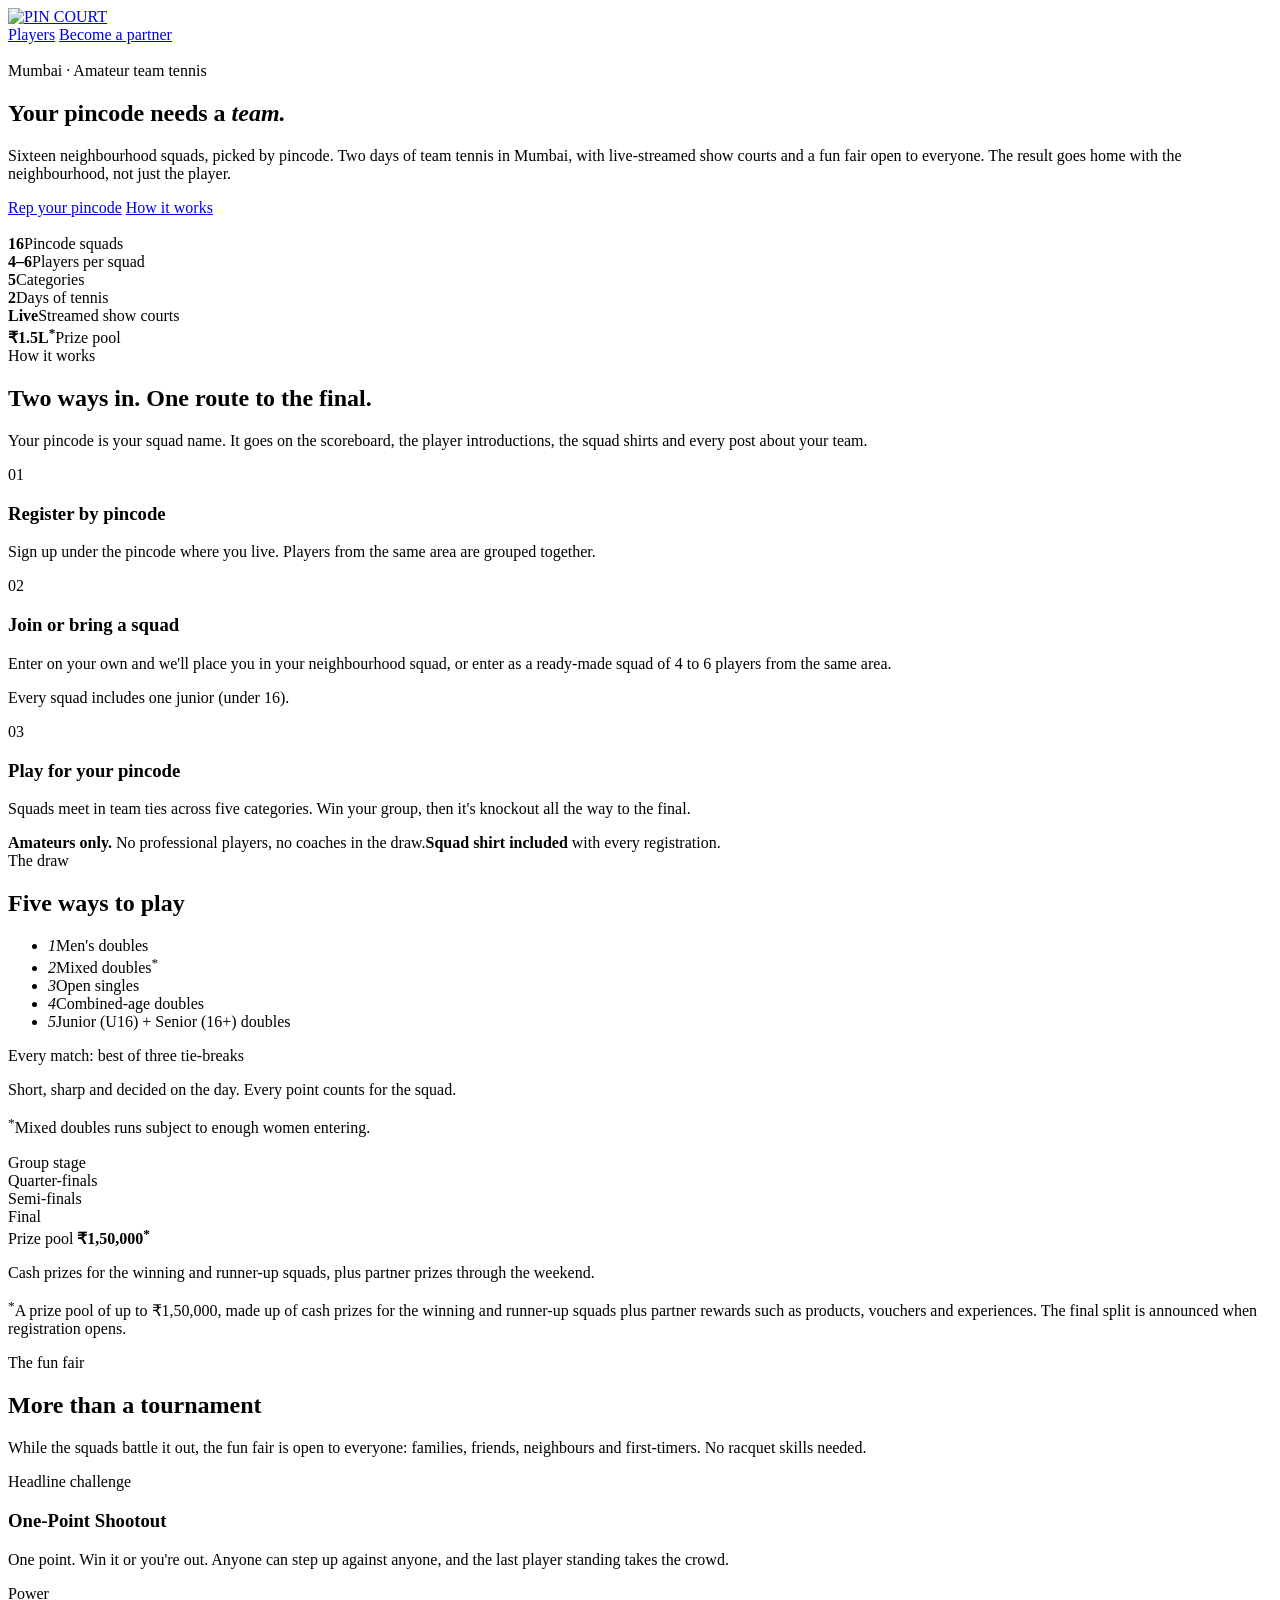
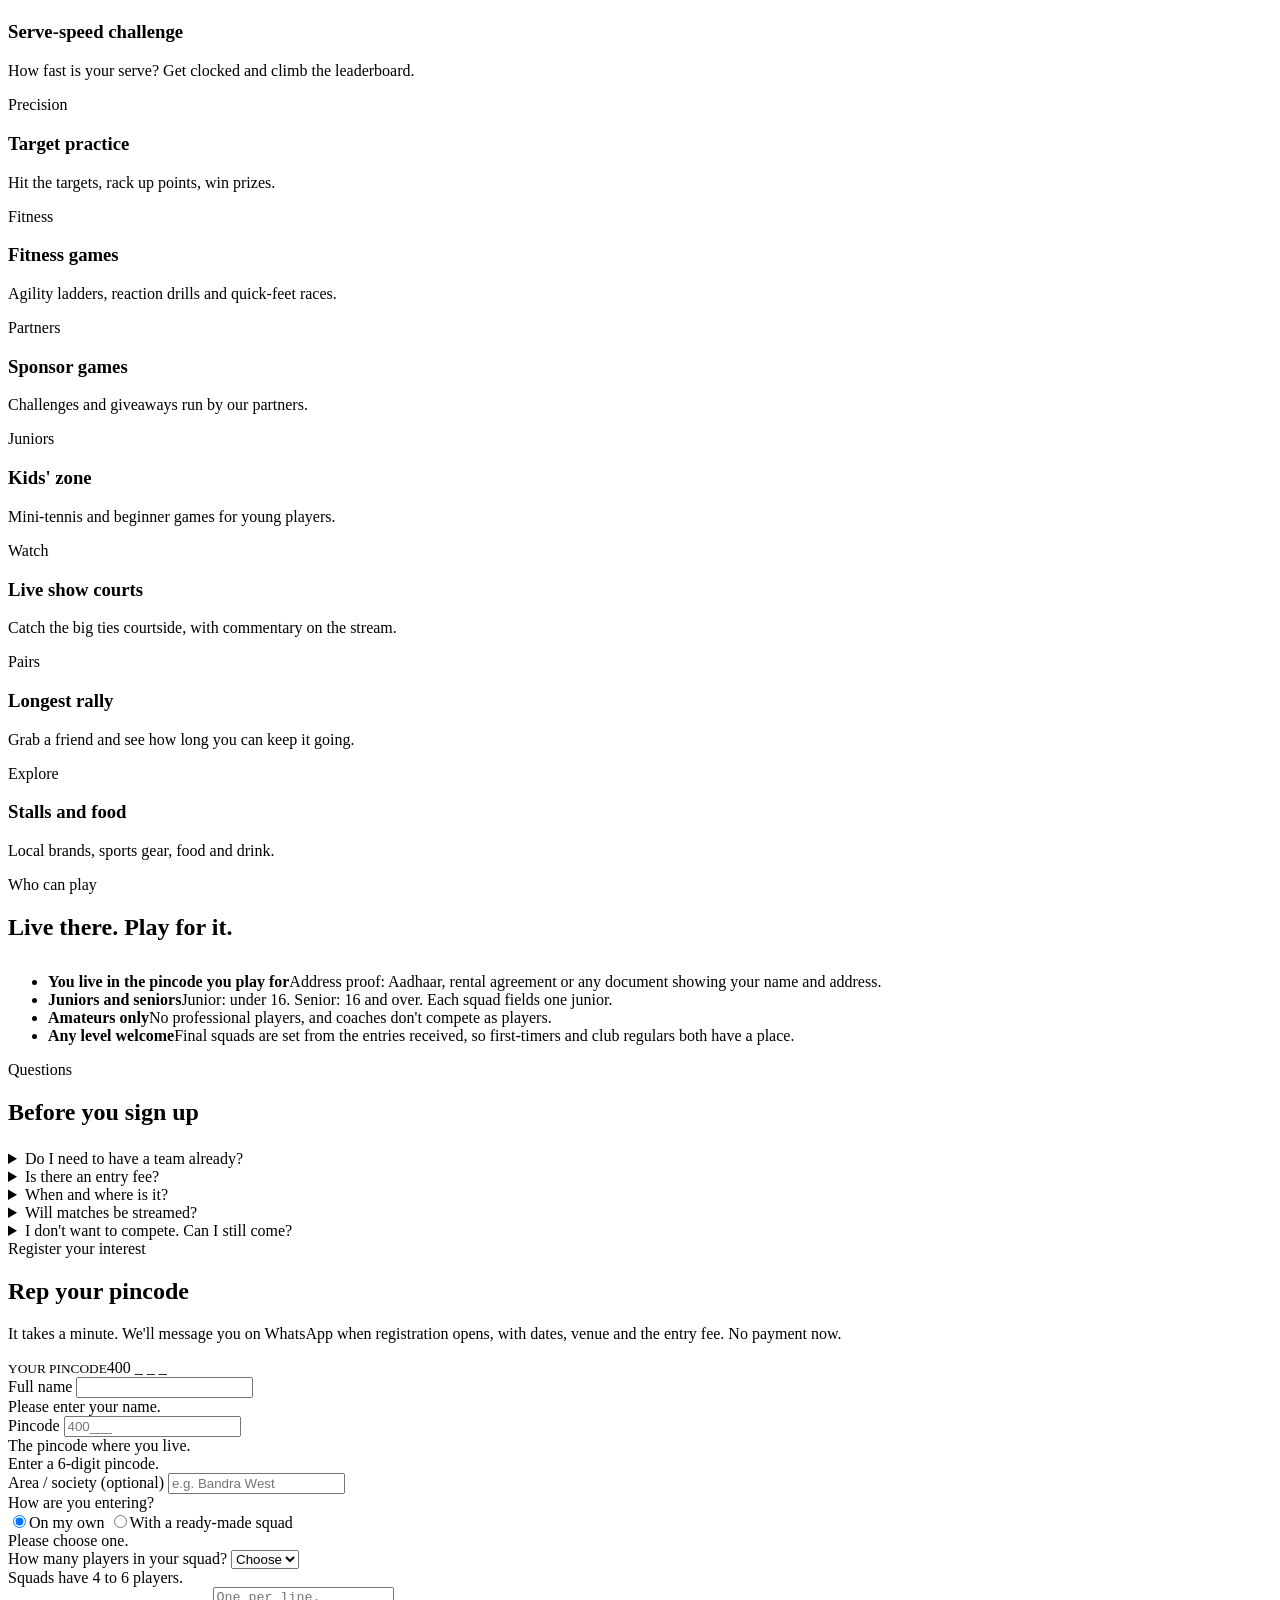
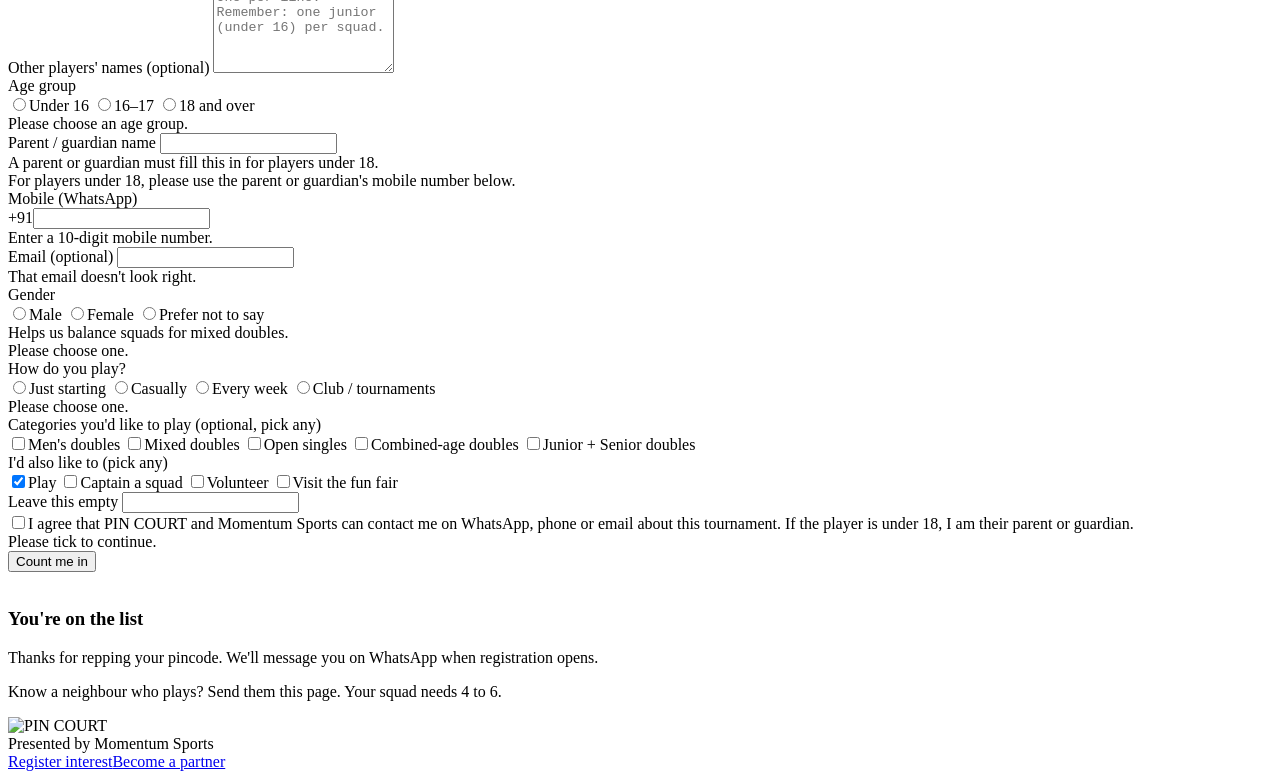
==== index.html @ 52265fb7 "Add PIN COURT website pages" ====
<!doctype html>
<html lang="en-GB">
<head>
  <meta charset="utf-8">
  <meta name="viewport" content="width=device-width, initial-scale=1">
  <title>PIN COURT · Divided by pincode. United by tennis.</title>
  <meta name="description" content="PIN COURT is Mumbai's neighbourhood team-tennis tournament: 16 pincode squads, five categories, live-streamed show courts, a fun fair and a ₹1.5 lakh prize pool. Register your interest.">
  <meta name="theme-color" content="#103F2E">
  <meta property="og:type" content="website">
  <meta property="og:title" content="PIN COURT · Your pincode needs a team">
  <meta property="og:description" content="Mumbai's neighbourhood team-tennis tournament. 16 squads, live-streamed show courts, a fun fair for everyone and a ₹1.5 lakh prize pool. Register your interest.">
  <meta property="og:image" content="assets/og-image.jpg">
  <meta name="twitter:card" content="summary_large_image">
  <link rel="icon" type="image/png" href="assets/favicon.png">
  <link rel="apple-touch-icon" href="assets/apple-touch-icon.png">
  <link rel="preload" href="assets/fonts/archivo-latin-900-normal.woff2" as="font" type="font/woff2" crossorigin>
  <link rel="stylesheet" href="assets/styles.css">
</head>
<body>

<svg width="0" height="0" style="position:absolute" aria-hidden="true">
  <symbol id="court" viewBox="-4 -4 117.7 245.7">
    <g fill="none" stroke="currentColor" stroke-width="1.6">
      <rect x="0" y="0" width="109.7" height="237.7"/>
      <line x1="13.7" y1="0" x2="13.7" y2="237.7"/><line x1="96" y1="0" x2="96" y2="237.7"/>
      <line x1="13.7" y1="54.85" x2="96" y2="54.85"/><line x1="13.7" y1="182.85" x2="96" y2="182.85"/>
      <line x1="54.85" y1="54.85" x2="54.85" y2="182.85"/>
      <line x1="54.85" y1="0" x2="54.85" y2="3"/><line x1="54.85" y1="234.7" x2="54.85" y2="237.7"/>
      <line x1="-4" y1="118.85" x2="113.7" y2="118.85" stroke-width="2.4"/>
    </g>
  </symbol>
</svg>

<header class="site-header">
  <div class="wrap">
    <a class="brand" href="index.html" aria-label="PIN COURT home"><img src="assets/lockup-reversed.svg" alt="PIN COURT"></a>
    <nav class="nav" aria-label="Main">
      <a href="index.html" aria-current="page">Players</a>
      <a href="partners.html">Become a partner</a>
    </nav>
  </div>
</header>

<section class="hero">
  <img class="court" src="assets/court.svg" alt="" aria-hidden="true">
  <div class="wrap hero-inner">
    <div>
      <span class="eyebrow">Mumbai · Amateur team tennis</span>
      <h1>Your pincode needs a <em>team.</em></h1>
      <p class="lede">Sixteen neighbourhood squads, picked by pincode. Two days of team tennis in Mumbai, with live-streamed show courts and a fun fair open to everyone. The result goes home with the neighbourhood, not just the player.</p>
      <div class="hero-actions">
        <a class="btn btn-lime" href="#join">Rep your pincode</a>
        <a class="btn btn-ghost" href="#format">How it works</a>
      </div>
    </div>
    <div class="hero-mark"><img src="assets/icon-reversed.svg" alt=""></div>
  </div>
</section>

<div class="band" aria-label="PIN COURT at a glance">
  <div class="wrap band-grid">
    <div class="band-item"><b>16</b><span>Pincode squads</span></div>
    <div class="band-item"><b>4–6</b><span>Players per squad</span></div>
    <div class="band-item"><b>5</b><span>Categories</span></div>
    <div class="band-item"><b>2</b><span>Days of tennis</span></div>
    <div class="band-item"><b>Live</b><span>Streamed show courts</span></div>
    <div class="band-item"><b>₹1.5L<sup>*</sup></b><span>Prize pool</span></div>
  </div>
</div>

<section class="section" id="format">
  <div class="wrap">
    <span class="eyebrow">How it works</span>
    <h2>Two ways in. One route to the final.</h2>
    <p class="intro">Your pincode is your squad name. It goes on the scoreboard, the player introductions, the squad shirts and every post about your team.</p>
    <div class="section-body steps">
      <div class="step">
        <span class="num">01</span>
        <h3>Register by pincode</h3>
        <p>Sign up under the pincode where you live. Players from the same area are grouped together.</p>
      </div>
      <div class="step">
        <span class="num">02</span>
        <h3>Join or bring a squad</h3>
        <p>Enter on your own and we'll place you in your neighbourhood squad, or enter as a ready-made squad of 4 to 6 players from the same area.</p>
        <p>Every squad includes one junior (under 16).</p>
      </div>
      <div class="step">
        <span class="num">03</span>
        <h3>Play for your pincode</h3>
        <p>Squads meet in team ties across five categories. Win your group, then it's knockout all the way to the final.</p>
      </div>
    </div>
    <div class="callout"><span><b>Amateurs only.</b> No professional players, no coaches in the draw.</span><span><b>Squad shirt included</b> with every registration.</span></div>
  </div>
</section>

<section class="section dark">
  <div class="wrap">
    <span class="eyebrow">The draw</span>
    <h2>Five ways to play</h2>
    <div class="section-body format">
      <div>
        <ul class="cats">
          <li><i>1</i>Men's doubles</li>
          <li><i>2</i>Mixed doubles<sup>*</sup></li>
          <li><i>3</i>Open singles</li>
          <li><i>4</i>Combined-age doubles</li>
          <li><i>5</i>Junior (U16) + Senior (16+) doubles</li>
        </ul>
        <p class="rule">Every match: best of three tie-breaks</p>
        <p class="muted" style="margin:8px 0 0">Short, sharp and decided on the day. Every point counts for the squad.</p>
        <p class="footnote"><sup>*</sup>Mixed doubles runs subject to enough women entering.</p>
      </div>
      <div>
        <div class="bracket" aria-label="Tournament path">
          <div class="stage">Group stage</div><div class="link"></div>
          <div class="stage">Quarter-finals</div><div class="link"></div>
          <div class="stage">Semi-finals</div><div class="link"></div>
          <div class="stage final">Final</div>
        </div>
        <div class="pool">
          <span>Prize pool</span>
          <b>₹1,50,000<sup>*</sup></b>
          <p>Cash prizes for the winning and runner-up squads, plus partner prizes through the weekend.</p>
        </div>
        <p class="footnote"><sup>*</sup>A prize pool of up to ₹1,50,000, made up of cash prizes for the winning and runner-up squads plus partner rewards such as products, vouchers and experiences. The final split is announced when registration opens.</p>
      </div>
    </div>
  </div>
</section>

<section class="section lime" id="fun-fair">
  <div class="wrap">
    <span class="eyebrow">The fun fair</span>
    <h2>More than a tournament</h2>
    <p class="intro">While the squads battle it out, the fun fair is open to everyone: families, friends, neighbours and first-timers. No racquet skills needed.</p>
    <div class="section-body fair-grid">
      <div class="fair-card big"><span class="tag">Headline challenge</span><h3>One-Point Shootout</h3><p>One point. Win it or you're out. Anyone can step up against anyone, and the last player standing takes the crowd.</p></div>
      <div class="fair-card"><span class="tag">Power</span><h3>Serve-speed challenge</h3><p>How fast is your serve? Get clocked and climb the leaderboard.</p></div>
      <div class="fair-card"><span class="tag">Precision</span><h3>Target practice</h3><p>Hit the targets, rack up points, win prizes.</p></div>
      <div class="fair-card"><span class="tag">Fitness</span><h3>Fitness games</h3><p>Agility ladders, reaction drills and quick-feet races.</p></div>
      <div class="fair-card"><span class="tag">Partners</span><h3>Sponsor games</h3><p>Challenges and giveaways run by our partners.</p></div>
      <div class="fair-card"><span class="tag">Juniors</span><h3>Kids' zone</h3><p>Mini-tennis and beginner games for young players.</p></div>
      <div class="fair-card"><span class="tag">Watch</span><h3><span class="live-dot"></span>Live show courts</h3><p>Catch the big ties courtside, with commentary on the stream.</p></div>
      <div class="fair-card"><span class="tag">Pairs</span><h3>Longest rally</h3><p>Grab a friend and see how long you can keep it going.</p></div>
      <div class="fair-card"><span class="tag">Explore</span><h3>Stalls and food</h3><p>Local brands, sports gear, food and drink.</p></div>
    </div>
  </div>
</section>

<section class="section paper">
  <div class="wrap split">
    <div>
      <span class="eyebrow">Who can play</span>
      <h2>Live there. Play for it.</h2>
      <ul class="checks section-body" style="margin-top:32px">
        <li><div><b>You live in the pincode you play for</b><span>Address proof: Aadhaar, rental agreement or any document showing your name and address.</span></div></li>
        <li><div><b>Juniors and seniors</b><span>Junior: under 16. Senior: 16 and over. Each squad fields one junior.</span></div></li>
        <li><div><b>Amateurs only</b><span>No professional players, and coaches don't compete as players.</span></div></li>
        <li><div><b>Any level welcome</b><span>Final squads are set from the entries received, so first-timers and club regulars both have a place.</span></div></li>
      </ul>
    </div>
    <div class="faq">
      <span class="eyebrow">Questions</span>
      <h2 style="margin-bottom:24px">Before you sign up</h2>
      <details><summary>Do I need to have a team already?</summary><p>No. Most players enter on their own and we build squads by pincode. If you already have 4 to 6 players from the same area, you can enter together.</p></details>
      <details><summary>Is there an entry fee?</summary><p>Yes. The fee is announced when registration opens, and it includes your squad playing shirt. Registering interest now is free.</p></details>
      <details><summary>When and where is it?</summary><p>A two-day weekend in Mumbai. Dates and venue go out first to everyone who registers interest.</p></details>
      <details><summary>Will matches be streamed?</summary><p>Yes. The show courts are streamed live with commentary, including the semi-finals and the final.</p></details>
      <details><summary>I don't want to compete. Can I still come?</summary><p>Yes. The fun fair is open to everyone all day: the One-Point Shootout, serve-speed and target challenges, fitness games, a kids' zone and stalls. Tick "Visit the fun fair" in the form.</p></details>
    </div>
  </div>
</section>

<section class="form-section" id="join">
  <div class="wrap form-layout">
    <div class="form-intro">
      <span class="eyebrow">Register your interest</span>
      <h2>Rep your pincode</h2>
      <p>It takes a minute. We'll message you on WhatsApp when registration opens, with dates, venue and the entry fee. No payment now.</p>
      <div class="pin-card" aria-hidden="true"><small>YOUR PINCODE</small>400 _ _ _</div>
    </div>

    <div class="card">
      <form id="player-form" data-type="player" novalidate>
        <div class="field">
          <label for="p-name">Full name</label>
          <input id="p-name" name="name" type="text" autocomplete="name" required maxlength="80">
          <div class="err">Please enter your name.</div>
        </div>

        <div class="row">
          <div class="field">
            <label for="p-pin">Pincode</label>
            <input id="p-pin" name="pincode" class="pin-input" type="text" inputmode="numeric" autocomplete="postal-code" placeholder="400___" required maxlength="6" pattern="[1-9][0-9]{5}">
            <div class="hint" id="pin-hint">The pincode where you live.</div>
            <div class="err">Enter a 6-digit pincode.</div>
          </div>
          <div class="field">
            <label for="p-area">Area / society <span class="opt">(optional)</span></label>
            <input id="p-area" name="area" type="text" maxlength="80" placeholder="e.g. Bandra West">
          </div>
        </div>

        <div class="field">
          <span class="label" id="entry-label">How are you entering?</span>
          <div class="chips" role="radiogroup" aria-labelledby="entry-label">
            <label class="chip"><input type="radio" name="entryType" value="Individual" required checked><span>On my own</span></label>
            <label class="chip"><input type="radio" name="entryType" value="Ready-made squad"><span>With a ready-made squad</span></label>
          </div>
          <div class="err">Please choose one.</div>
        </div>

        <div class="guardian" id="squad-box">
          <div class="field">
            <label for="p-squadsize">How many players in your squad?</label>
            <select id="p-squadsize" name="squadSize">
              <option value="">Choose</option>
              <option>4</option><option>5</option><option>6</option>
            </select>
            <div class="err">Squads have 4 to 6 players.</div>
          </div>
          <div class="field">
            <label for="p-squad">Other players' names <span class="opt">(optional)</span></label>
            <textarea id="p-squad" name="squadPlayers" maxlength="600" style="min-height:80px" placeholder="One per line. Remember: one junior (under 16) per squad."></textarea>
          </div>
        </div>

        <div class="field">
          <span class="label" id="age-label">Age group</span>
          <div class="chips" role="radiogroup" aria-labelledby="age-label">
            <label class="chip"><input type="radio" name="ageGroup" value="Under 16" required><span>Under 16</span></label>
            <label class="chip"><input type="radio" name="ageGroup" value="16-17"><span>16–17</span></label>
            <label class="chip"><input type="radio" name="ageGroup" value="18+"><span>18 and over</span></label>
          </div>
          <div class="err">Please choose an age group.</div>
        </div>

        <div class="guardian" id="guardian">
          <div class="field">
            <label for="p-gname">Parent / guardian name</label>
            <input id="p-gname" name="guardianName" type="text" maxlength="80">
            <div class="err">A parent or guardian must fill this in for players under 18.</div>
          </div>
          <div class="hint">For players under 18, please use the parent or guardian's mobile number below.</div>
        </div>

        <div class="row">
          <div class="field">
            <label for="p-mobile">Mobile (WhatsApp)</label>
            <div class="prefix"><span>+91</span><input id="p-mobile" name="mobile" type="tel" inputmode="numeric" autocomplete="tel-national" required maxlength="10" pattern="[6-9][0-9]{9}"></div>
            <div class="err">Enter a 10-digit mobile number.</div>
          </div>
          <div class="field">
            <label for="p-email">Email <span class="opt">(optional)</span></label>
            <input id="p-email" name="email" type="email" autocomplete="email" maxlength="120">
            <div class="err">That email doesn't look right.</div>
          </div>
        </div>

        <div class="field">
          <span class="label" id="gender-label">Gender</span>
          <div class="chips" role="radiogroup" aria-labelledby="gender-label">
            <label class="chip"><input type="radio" name="gender" value="Male" required><span>Male</span></label>
            <label class="chip"><input type="radio" name="gender" value="Female"><span>Female</span></label>
            <label class="chip"><input type="radio" name="gender" value="Prefer not to say"><span>Prefer not to say</span></label>
          </div>
          <div class="hint">Helps us balance squads for mixed doubles.</div>
          <div class="err">Please choose one.</div>
        </div>

        <div class="field">
          <span class="label" id="level-label">How do you play?</span>
          <div class="chips" role="radiogroup" aria-labelledby="level-label">
            <label class="chip"><input type="radio" name="level" value="Just starting" required><span>Just starting</span></label>
            <label class="chip"><input type="radio" name="level" value="Casual"><span>Casually</span></label>
            <label class="chip"><input type="radio" name="level" value="Regular"><span>Every week</span></label>
            <label class="chip"><input type="radio" name="level" value="Competitive"><span>Club / tournaments</span></label>
          </div>
          <div class="err">Please choose one.</div>
        </div>

        <div class="field">
          <span class="label" id="cat-label">Categories you'd like to play <span class="opt">(optional, pick any)</span></span>
          <div class="chips" role="group" aria-labelledby="cat-label">
            <label class="chip"><input type="checkbox" name="categories" value="Men's doubles"><span>Men's doubles</span></label>
            <label class="chip"><input type="checkbox" name="categories" value="Mixed doubles"><span>Mixed doubles</span></label>
            <label class="chip"><input type="checkbox" name="categories" value="Open singles"><span>Open singles</span></label>
            <label class="chip"><input type="checkbox" name="categories" value="Combined-age doubles"><span>Combined-age doubles</span></label>
            <label class="chip"><input type="checkbox" name="categories" value="Junior + Senior doubles"><span>Junior + Senior doubles</span></label>
          </div>
        </div>

        <div class="field">
          <span class="label" id="want-label">I'd also like to <span class="opt">(pick any)</span></span>
          <div class="chips" role="group" aria-labelledby="want-label">
            <label class="chip"><input type="checkbox" name="interest" value="Play" checked><span>Play</span></label>
            <label class="chip"><input type="checkbox" name="interest" value="Captain a squad"><span>Captain a squad</span></label>
            <label class="chip"><input type="checkbox" name="interest" value="Volunteer"><span>Volunteer</span></label>
            <label class="chip"><input type="checkbox" name="interest" value="Fun fair"><span>Visit the fun fair</span></label>
          </div>
        </div>

        <div class="hp" aria-hidden="true"><label>Leave this empty <input type="text" name="website" tabindex="-1" autocomplete="off"></label></div>

        <div class="field">
          <label class="consent"><input type="checkbox" name="consent" value="Yes" required><span>I agree that PIN COURT and Momentum Sports can contact me on WhatsApp, phone or email about this tournament. If the player is under 18, I am their parent or guardian.</span></label>
          <div class="err">Please tick to continue.</div>
        </div>

        <button class="btn btn-forest" type="submit">Count me in</button>
        <div class="form-msg" role="alert"></div>
      </form>

      <div class="success" aria-live="polite">
        <img src="assets/icon.svg" alt="">
        <h3>You're on the list</h3>
        <div class="big-pin" data-echo="pincode"></div>
        <p>Thanks for repping your pincode. We'll message you on WhatsApp when registration opens.</p>
        <p>Know a neighbour who plays? Send them this page. Your squad needs 4 to 6.</p>
      </div>
    </div>
  </div>
</section>

<footer class="site-footer">
  <div class="wrap">
    <img src="assets/lockup-reversed.svg" alt="PIN COURT">
    <div>Presented by Momentum Sports</div>
    <div class="foot-links"><a href="index.html#join">Register interest</a><a href="partners.html">Become a partner</a></div>
  </div>
</footer>

<script src="config.js"></script>
<script src="assets/forms.js"></script>
</body>
</html>
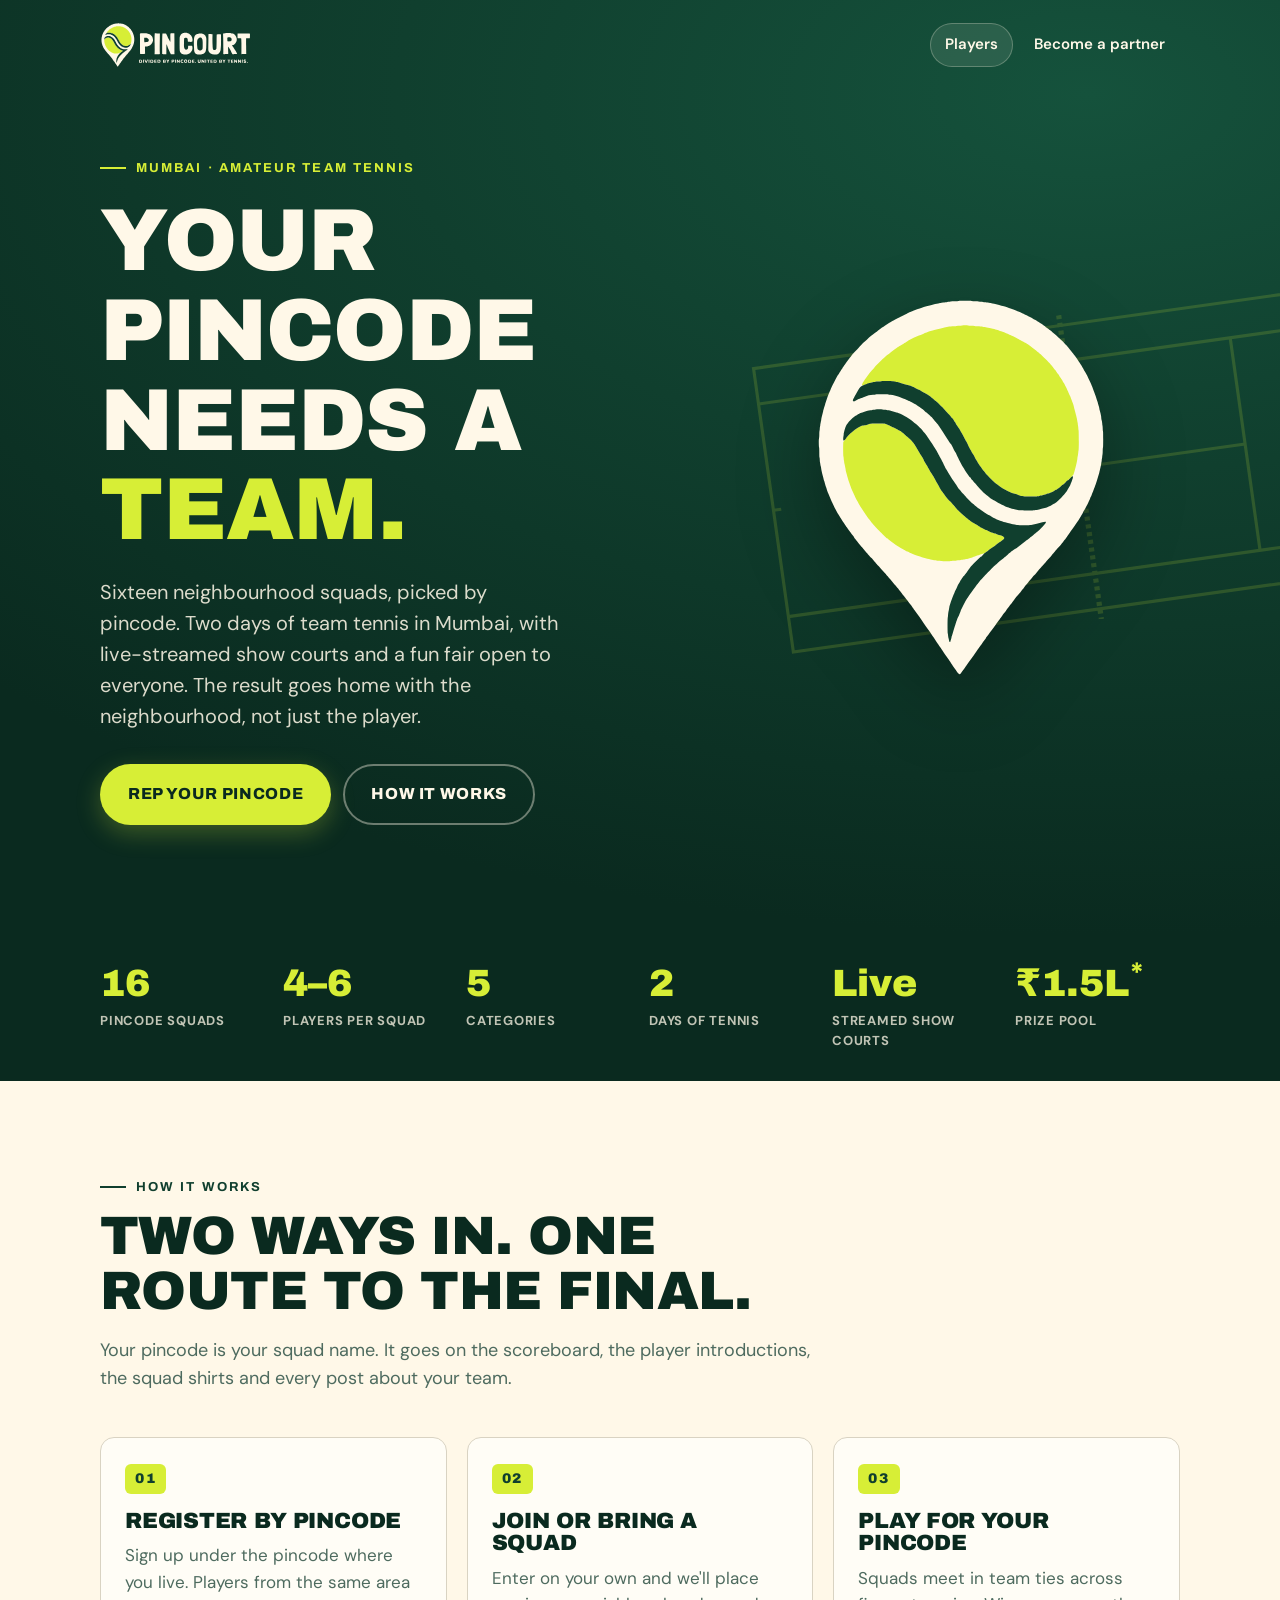
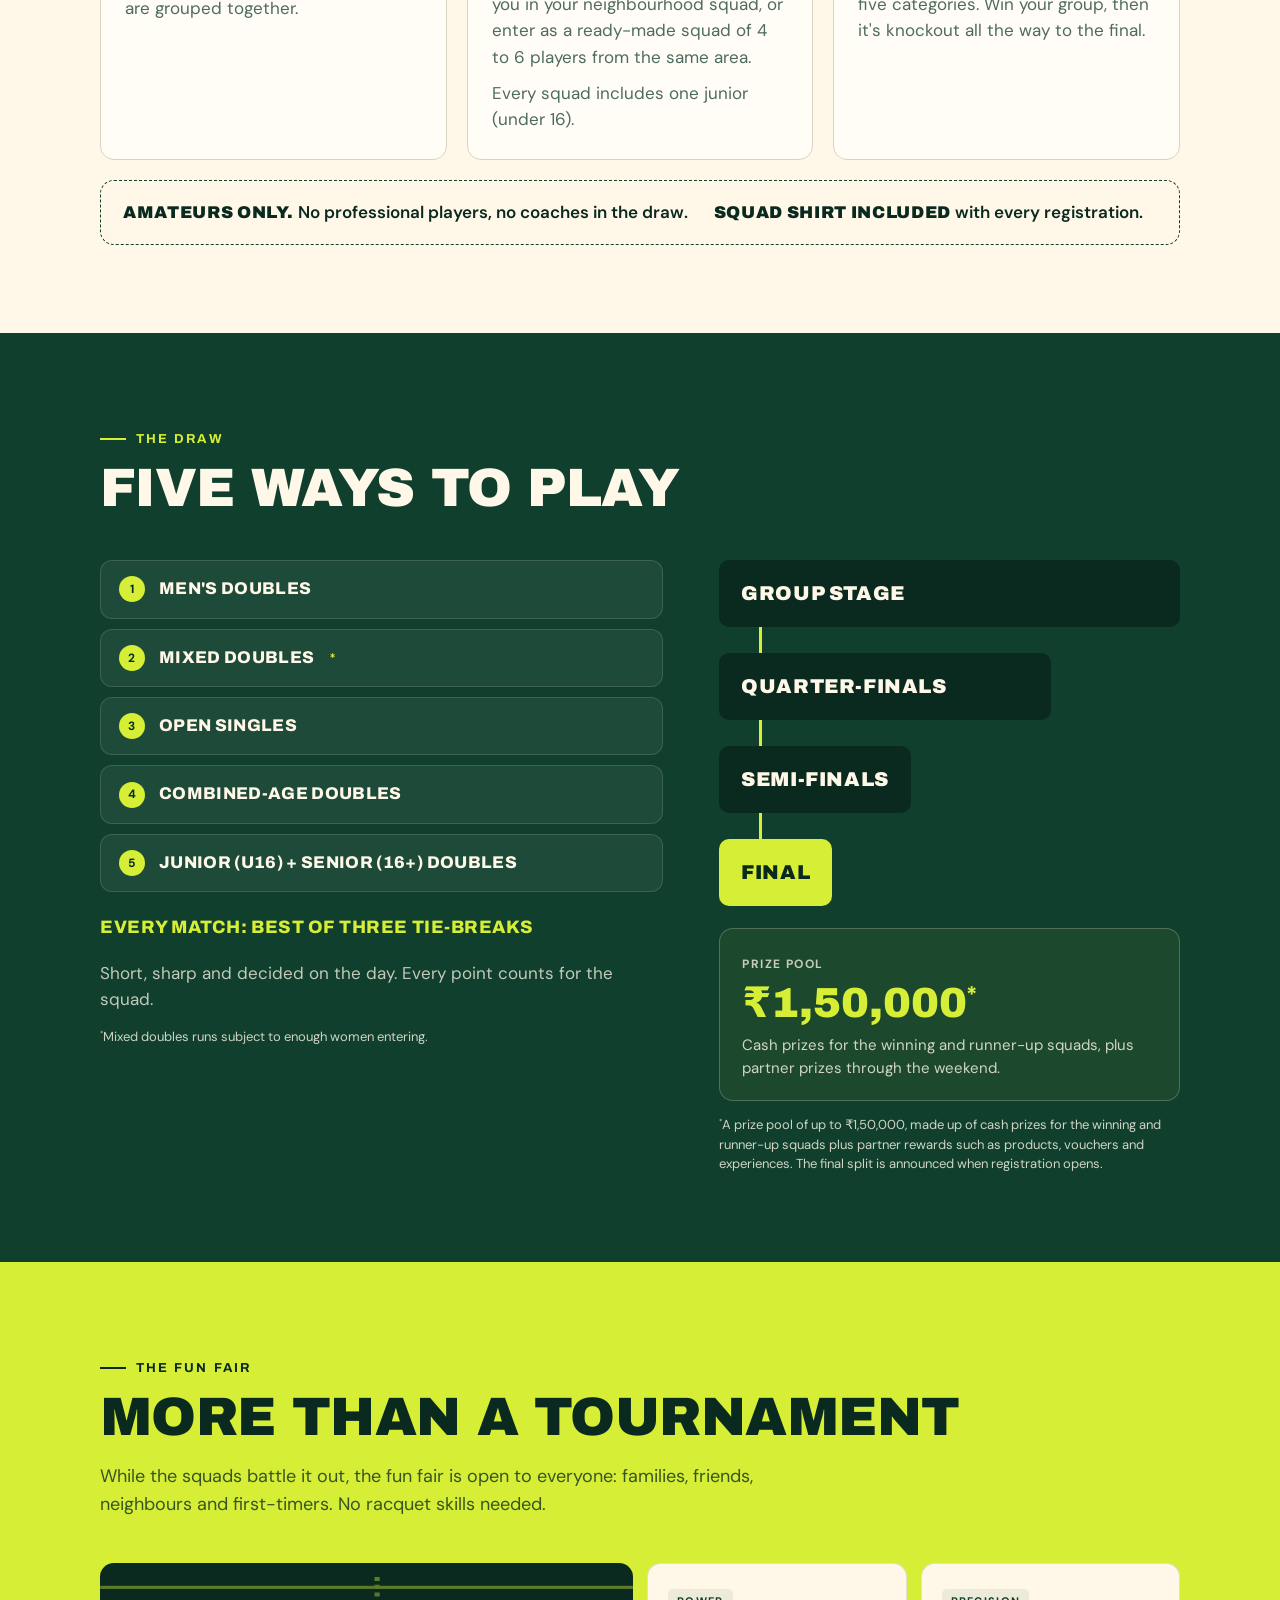
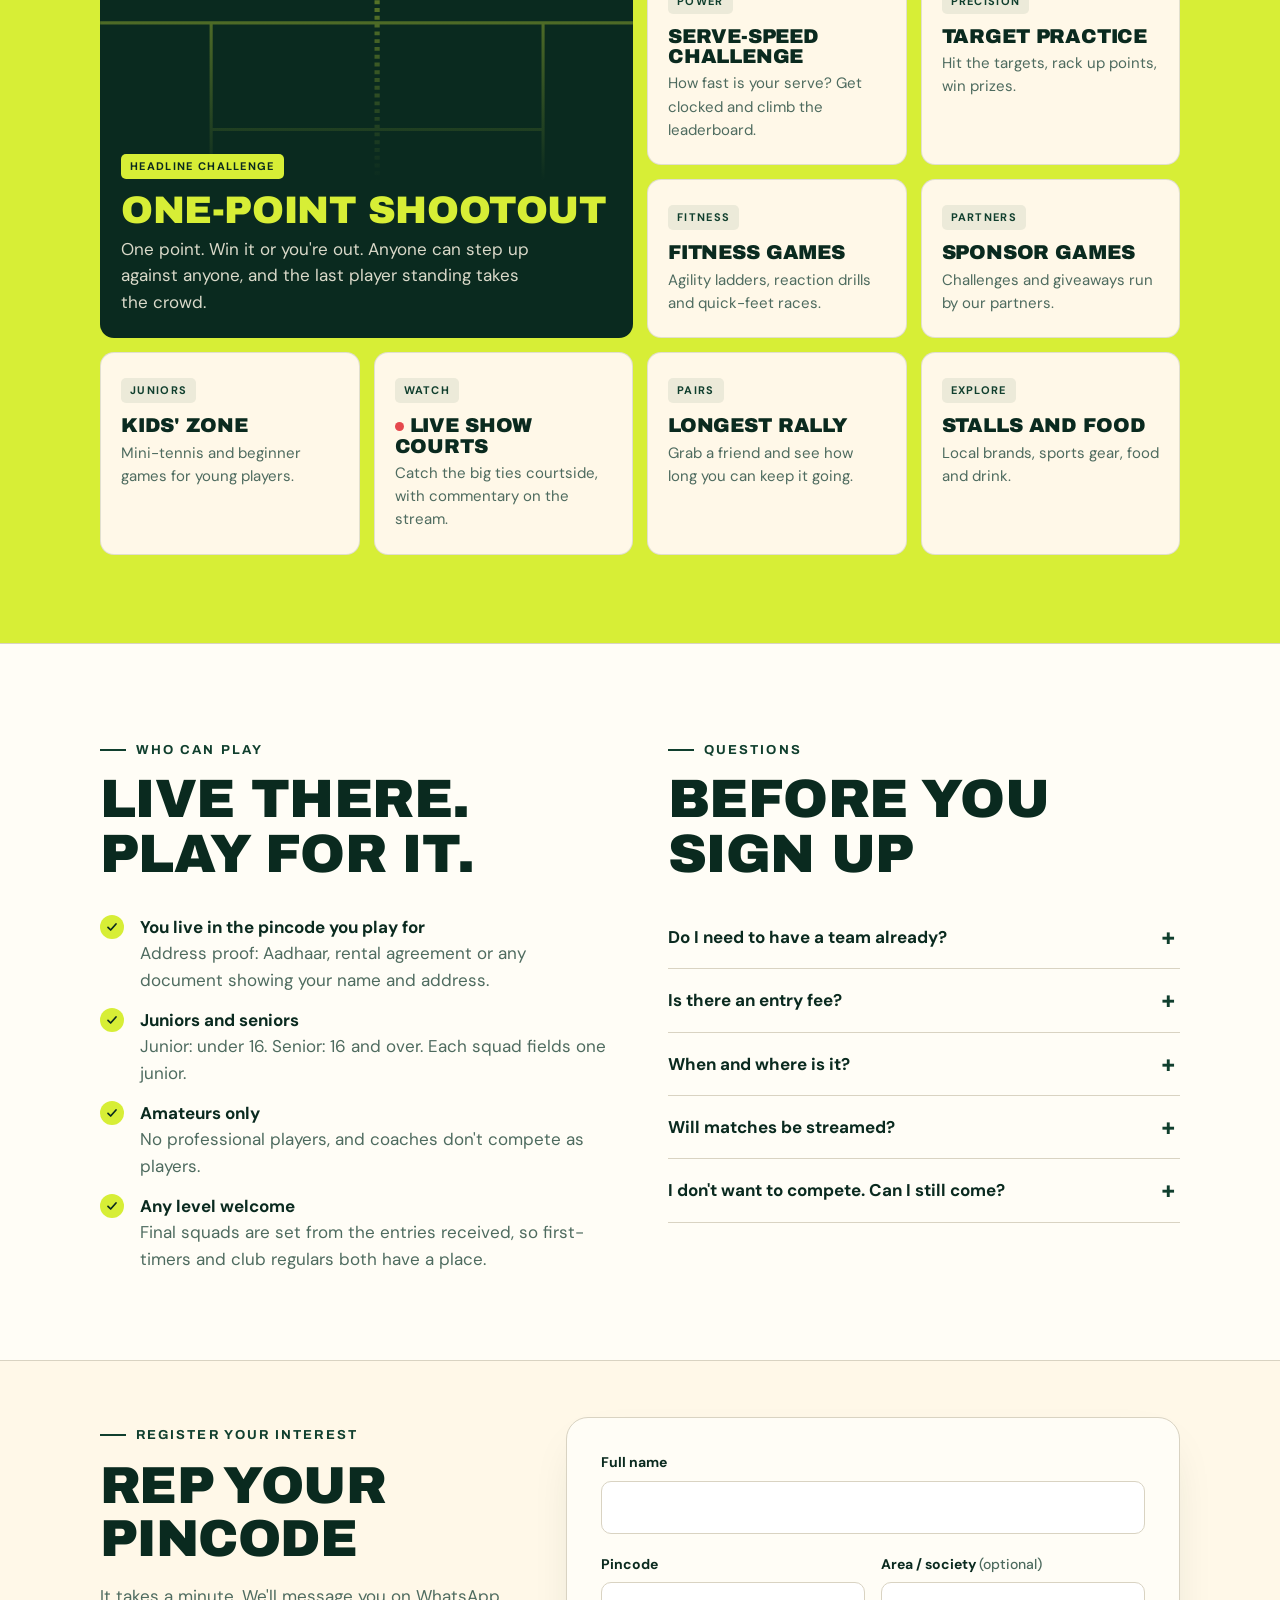
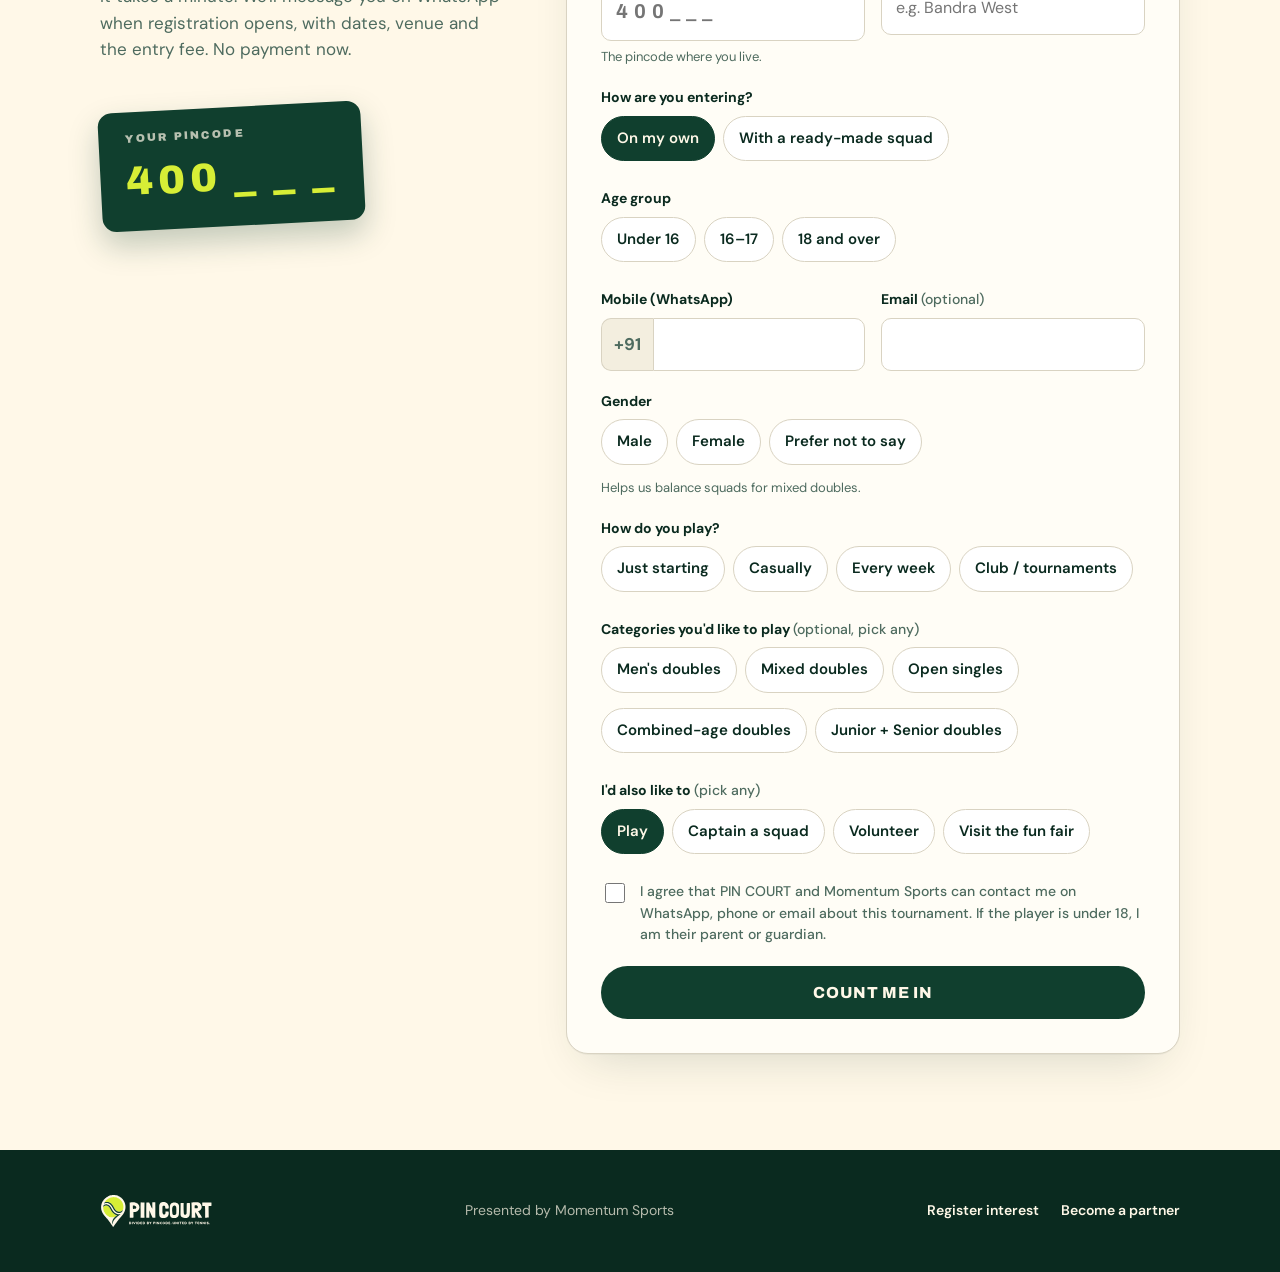
==== commit 76275b8d: "Use full URLs for link-preview image" ====
--- a/index.html
+++ b/index.html
@@ -7,9 +7,10 @@
   <meta name="description" content="PIN COURT is Mumbai's neighbourhood team-tennis tournament: 16 pincode squads, five categories, live-streamed show courts, a fun fair and a ₹1.5 lakh prize pool. Register your interest.">
   <meta name="theme-color" content="#103F2E">
   <meta property="og:type" content="website">
+  <meta property="og:url" content="https://pushkalkapoor6-byte.github.io/pincourt-mumbai/">
   <meta property="og:title" content="PIN COURT · Your pincode needs a team">
   <meta property="og:description" content="Mumbai's neighbourhood team-tennis tournament. 16 squads, live-streamed show courts, a fun fair for everyone and a ₹1.5 lakh prize pool. Register your interest.">
-  <meta property="og:image" content="assets/og-image.jpg">
+  <meta property="og:image" content="https://pushkalkapoor6-byte.github.io/pincourt-mumbai/assets/og-image.jpg">
   <meta name="twitter:card" content="summary_large_image">
   <link rel="icon" type="image/png" href="assets/favicon.png">
   <link rel="apple-touch-icon" href="assets/apple-touch-icon.png">
--- a/assets/styles.css
+++ b/assets/styles.css
@@ -0,0 +1,410 @@
+/* PIN COURT — site styles
+   Brand: forest #103F2E · deep #0A2A1F · lime #D7EE36 · cream #FFF8E8 */
+
+/* Self-hosted fonts (SIL Open Font Licence): no Google dependency, faster on mobile */
+@font-face { font-family: "Archivo"; font-weight: 700; font-display: swap; src: url("fonts/archivo-latin-700-normal.woff2") format("woff2"); }
+@font-face { font-family: "Archivo"; font-weight: 800; font-display: swap; src: url("fonts/archivo-latin-800-normal.woff2") format("woff2"); }
+@font-face { font-family: "Archivo"; font-weight: 900; font-display: swap; src: url("fonts/archivo-latin-900-normal.woff2") format("woff2"); }
+@font-face { font-family: "DM Sans"; font-weight: 100 1000; font-display: swap; src: url("fonts/dm-sans-latin-wght-normal.woff2") format("woff2"); }
+
+:root {
+  --forest: #103F2E;
+  --deep: #0A2A1F;
+  --lime: #D7EE36;
+  --cream: #FFF8E8;
+  --paper: #FFFDF6;
+  --ink: #0A2A1F;
+  --muted: #4E6B5F;
+  --line: #D9D3C2;
+  --error: #B42318;
+  --radius: 14px;
+  --display: "Archivo", "Arial Black", system-ui, sans-serif;
+  --body: "DM Sans", system-ui, sans-serif;
+}
+
+* { box-sizing: border-box; }
+html { -webkit-text-size-adjust: 100%; scroll-behavior: smooth; }
+body {
+  margin: 0;
+  font-family: var(--body);
+  font-size: 17px;
+  line-height: 1.55;
+  color: var(--ink);
+  background: var(--cream);
+  -webkit-font-smoothing: antialiased;
+}
+img { max-width: 100%; display: block; }
+a { color: inherit; }
+
+.wrap { width: 100%; max-width: 1120px; margin: 0 auto; padding: 0 20px; }
+
+/* ---------- Header ---------- */
+.site-header {
+  position: absolute; inset: 0 0 auto 0; z-index: 10;
+  padding: 22px 0;
+}
+.site-header .wrap { display: flex; align-items: center; justify-content: space-between; gap: 16px; }
+.site-header .brand img { height: 46px; width: auto; }
+.nav { display: flex; gap: 6px; }
+.nav a {
+  text-decoration: none; font-weight: 600; font-size: 15px;
+  color: var(--cream); padding: 9px 14px; border-radius: 999px;
+  border: 1px solid transparent; transition: border-color .2s, background .2s;
+}
+.nav a:hover { border-color: rgba(255,248,232,.35); }
+.nav a[aria-current="page"] { background: rgba(255,248,232,.1); border-color: rgba(255,248,232,.25); }
+
+/* ---------- Hero ---------- */
+.hero {
+  position: relative; overflow: hidden;
+  background: radial-gradient(120% 90% at 85% 10%, #15523C 0%, var(--forest) 45%, var(--deep) 100%);
+  color: var(--cream);
+  padding: 150px 0 110px;
+}
+.hero .court {
+  position: absolute; right: -120px; top: 50%; transform: translateY(-50%) rotate(-8deg);
+  width: 640px; max-width: none; opacity: .16; pointer-events: none;
+}
+.hero-inner { position: relative; display: grid; grid-template-columns: 1.15fr .85fr; gap: 48px; align-items: center; }
+.hero-inner > div { min-width: 0; }
+.eyebrow {
+  display: inline-flex; align-items: center; gap: 10px;
+  font-family: var(--display); font-weight: 700; font-size: 13px;
+  letter-spacing: .16em; text-transform: uppercase; color: var(--lime);
+}
+.eyebrow::before { content: ""; width: 26px; height: 2px; background: var(--lime); }
+h1, h2, h3 { font-family: var(--display); line-height: 1.02; margin: 0; letter-spacing: -.01em; word-spacing: .12em; }
+.hero h1 {
+  font-weight: 900; text-transform: uppercase;
+  font-size: clamp(44px, 7.2vw, 88px); margin: 18px 0 22px;
+}
+.hero h1 em { font-style: normal; color: var(--lime); }
+.hero p.lede { font-size: clamp(17px, 1.6vw, 20px); max-width: 33ch; color: rgba(255,248,232,.86); margin: 0 0 32px; }
+.hero-actions { display: flex; flex-wrap: wrap; gap: 12px; }
+.hero-mark { justify-self: center; width: min(300px, 70%); filter: drop-shadow(0 30px 40px rgba(0,0,0,.35)); }
+.hero-mark img { width: 100%; animation: drop 1s cubic-bezier(.2,.8,.2,1) both; }
+@keyframes drop { from { transform: translateY(-24px); opacity: 0; } to { transform: none; opacity: 1; } }
+
+.hero-wide .hero-inner { grid-template-columns: 1fr; }
+.hero-wide .hero-mark { display: none; }
+.hero-wide .lede { max-width: 46ch; }
+
+/* ---------- Buttons ---------- */
+.btn {
+  display: inline-flex; align-items: center; justify-content: center; gap: 10px;
+  font-family: var(--display); font-weight: 800; font-size: 16px; letter-spacing: .04em; text-transform: uppercase;
+  padding: 16px 26px; border-radius: 999px; border: 2px solid transparent;
+  text-decoration: none; cursor: pointer; transition: transform .15s, background .2s, color .2s, box-shadow .2s;
+}
+.btn:active { transform: translateY(1px); }
+.btn-lime { background: var(--lime); color: var(--deep); box-shadow: 0 8px 24px rgba(215,238,54,.25); }
+.btn-lime:hover { background: #E2F55C; }
+.btn-ghost { border-color: rgba(255,248,232,.4); color: var(--cream); }
+.btn-ghost:hover { border-color: var(--cream); }
+.btn-forest { background: var(--forest); color: var(--cream); width: 100%; }
+.btn-forest:hover { background: var(--deep); }
+.btn[disabled] { opacity: .6; cursor: progress; }
+
+/* ---------- Strip (three points) ---------- */
+.points { padding: 72px 0 24px; }
+.points-grid { display: grid; grid-template-columns: repeat(3, 1fr); gap: 20px; }
+.point { padding: 26px 24px; border-top: 3px solid var(--forest); }
+.point .num { font-family: var(--display); font-weight: 900; font-size: 15px; color: var(--muted); letter-spacing: .1em; }
+.point h3 { font-size: 24px; margin: 10px 0 8px; text-transform: uppercase; font-weight: 900; }
+.point p { margin: 0; color: var(--muted); }
+
+/* ---------- Form section ---------- */
+.form-section { padding: 56px 0 96px; }
+.form-layout { display: grid; grid-template-columns: .8fr 1.2fr; gap: 56px; align-items: start; }
+.form-intro h2 { font-size: clamp(34px, 4.4vw, 52px); font-weight: 900; text-transform: uppercase; margin: 14px 0 18px; }
+.form-intro .eyebrow { color: var(--forest); }
+.form-intro .eyebrow::before { background: var(--forest); }
+.form-intro p { color: var(--muted); max-width: 36ch; }
+.pin-card {
+  margin-top: 28px; display: inline-block; background: var(--forest); color: var(--lime);
+  font-family: var(--display); font-weight: 900; font-size: 40px; letter-spacing: .12em;
+  padding: 18px 26px; border-radius: var(--radius); transform: rotate(-3deg);
+  box-shadow: 0 14px 30px rgba(16,63,46,.25);
+}
+.pin-card small { display: block; font-size: 11px; letter-spacing: .2em; color: rgba(255,248,232,.7); margin-bottom: 4px; }
+
+.card {
+  background: var(--paper); border: 1px solid var(--line); border-radius: 22px;
+  padding: 34px; box-shadow: 0 1px 0 rgba(10,42,31,.04), 0 20px 50px -20px rgba(10,42,31,.18);
+}
+
+.field { margin-bottom: 20px; }
+.row { display: grid; grid-template-columns: 1fr 1fr; gap: 16px; }
+label, .label { display: block; font-weight: 700; font-size: 14px; margin-bottom: 7px; }
+.opt { font-weight: 500; color: var(--muted); }
+input[type=text], input[type=email], input[type=tel], select, textarea {
+  width: 100%; font: inherit; font-size: 16px; color: var(--ink);
+  background: #fff; border: 1.5px solid var(--line); border-radius: 10px;
+  padding: 13px 14px; transition: border-color .15s, box-shadow .15s; appearance: none;
+}
+select {
+  background-image: url("data:image/svg+xml,%3Csvg xmlns='http://www.w3.org/2000/svg' width='12' height='8'%3E%3Cpath d='M1 1l5 5 5-5' stroke='%23103F2E' stroke-width='2' fill='none'/%3E%3C/svg%3E");
+  background-repeat: no-repeat; background-position: right 14px center; padding-right: 38px;
+}
+textarea { min-height: 110px; resize: vertical; }
+input:focus, select:focus, textarea:focus { outline: none; border-color: var(--forest); box-shadow: 0 0 0 4px rgba(16,63,46,.12); }
+.prefix { display: flex; }
+.prefix span {
+  display: flex; align-items: center; padding: 0 12px; font-weight: 700; color: var(--muted);
+  background: #F3EEDF; border: 1.5px solid var(--line); border-right: 0; border-radius: 10px 0 0 10px;
+}
+.prefix input { border-radius: 0 10px 10px 0; }
+.pin-input { font-family: var(--display) !important; font-weight: 800; letter-spacing: .3em; font-size: 20px !important; }
+.hint { font-size: 13px; color: var(--muted); margin-top: 6px; }
+.hint.warn { color: #8A5A00; }
+
+/* chips (radio / checkbox) */
+.chips { display: flex; flex-wrap: wrap; gap: 8px; }
+.chip { position: relative; }
+.chip input { position: absolute; opacity: 0; inset: 0; cursor: pointer; margin: 0; }
+.chip span {
+  display: inline-block; padding: 10px 15px; border-radius: 999px; font-size: 15px; font-weight: 600;
+  border: 1.5px solid var(--line); background: #fff; transition: all .15s; user-select: none;
+}
+.chip input:checked + span { background: var(--forest); border-color: var(--forest); color: var(--cream); }
+.chip input:focus-visible + span { box-shadow: 0 0 0 4px rgba(16,63,46,.18); }
+
+.consent { display: flex; gap: 12px; align-items: flex-start; font-size: 14px; color: var(--muted); font-weight: 500; }
+.consent input { width: 20px; height: 20px; margin-top: 2px; accent-color: var(--forest); flex: none; }
+
+.guardian { display: none; padding: 18px; border-radius: 12px; background: #F6F1E2; margin-bottom: 20px; }
+.guardian.show { display: block; }
+.guardian .field:last-child { margin-bottom: 0; }
+
+.field.invalid input, .field.invalid select, .field.invalid textarea { border-color: var(--error); }
+.field.invalid .chip span { border-color: var(--error); }
+.err { display: none; color: var(--error); font-size: 13px; margin-top: 6px; font-weight: 600; }
+.field.invalid .err { display: block; }
+
+.hp { position: absolute !important; left: -9999px !important; height: 0; overflow: hidden; }
+
+.form-msg { display: none; margin-top: 14px; padding: 12px 14px; border-radius: 10px; font-size: 14px; font-weight: 600; }
+.form-msg.error { display: block; background: #FDECEA; color: var(--error); }
+
+.success { display: none; text-align: center; padding: 26px 10px; }
+.success.show { display: block; }
+.success img { width: 72px; margin: 0 auto 18px; }
+.success h3 { font-size: 32px; text-transform: uppercase; font-weight: 900; margin-bottom: 10px; }
+.success p { color: var(--muted); max-width: 38ch; margin: 0 auto 8px; }
+.success .big-pin { font-family: var(--display); font-weight: 900; font-size: 30px; letter-spacing: .14em; color: var(--forest); margin: 12px 0; }
+
+/* ---------- Sponsor tiers ---------- */
+.tiers { padding: 72px 0 8px; }
+.tiers-grid { display: grid; grid-template-columns: repeat(3, 1fr); gap: 16px; margin-top: 34px; }
+.tier { background: var(--paper); border: 1px solid var(--line); border-radius: var(--radius); padding: 24px; }
+.tier .tag { font-family: var(--display); font-weight: 800; font-size: 12px; letter-spacing: .14em; text-transform: uppercase; color: var(--muted); }
+.tier h3 { font-size: 22px; font-weight: 900; text-transform: uppercase; margin: 8px 0; }
+.tier p { margin: 0; color: var(--muted); font-size: 15px; }
+.section-head h2 { font-size: clamp(32px, 4vw, 46px); font-weight: 900; text-transform: uppercase; margin-top: 12px; }
+.section-head .eyebrow { color: var(--forest); }
+.section-head .eyebrow::before { background: var(--forest); }
+
+.stats { display: flex; flex-wrap: wrap; gap: 36px; margin-top: 8px; }
+.stat b { display: block; font-family: var(--display); font-weight: 900; font-size: 40px; color: var(--lime); line-height: 1; }
+.stat span { font-size: 14px; color: rgba(255,248,232,.75); }
+
+/* ---------- Footer ---------- */
+.site-footer { background: var(--deep); color: rgba(255,248,232,.7); padding: 44px 0; font-size: 14px; }
+.site-footer .wrap { display: flex; flex-wrap: wrap; align-items: center; justify-content: space-between; gap: 20px; }
+.site-footer img { height: 34px; width: auto; }
+.site-footer a { color: var(--cream); text-decoration: none; font-weight: 600; }
+.site-footer a:hover { color: var(--lime); }
+.foot-links { display: flex; gap: 22px; }
+
+/* ---------- Responsive ---------- */
+@media (max-width: 900px) {
+  .hero { padding: 120px 0 72px; }
+  .hero-inner { grid-template-columns: 1fr; gap: 28px; }
+  .hero-mark { display: none; }
+  .hero .court { width: 520px; right: -220px; opacity: .12; }
+  .points-grid, .tiers-grid { grid-template-columns: 1fr; }
+  .form-layout { grid-template-columns: 1fr; gap: 28px; }
+  .pin-card { display: none; }
+}
+@media (max-width: 560px) {
+  body { font-size: 16px; }
+  .wrap { padding: 0 16px; }
+  .site-header { padding: 16px 0; }
+  .site-header .brand img { height: 30px; }
+  .nav a { padding: 8px 11px; font-size: 14px; }
+  .card { padding: 22px 18px; border-radius: 18px; }
+  .row { grid-template-columns: 1fr; gap: 0; }
+  .hero-actions .btn { flex: 1 1 100%; }
+  .stats { gap: 24px; }
+  .hero-wide h1 { font-size: 8.4vw; }
+  .hero h1 { overflow-wrap: anywhere; }
+}
+@media (prefers-reduced-motion: reduce) { * { animation: none !important; transition: none !important; } }
+
+/* =========================================================
+   v2 sections: format, courts, placements, timeline, tiers
+   ========================================================= */
+.section { padding: 88px 0; }
+.section.dark { background: var(--forest); color: var(--cream); }
+.section.dark .eyebrow { color: var(--lime); }
+.section.dark .eyebrow::before { background: var(--lime); }
+.section.dark .muted { color: rgba(255,248,232,.75); }
+.section.paper { background: var(--paper); border-block: 1px solid var(--line); }
+.section h2 { font-size: clamp(32px, 4.4vw, 54px); font-weight: 900; text-transform: uppercase; margin: 12px 0 0; text-wrap: balance; }
+.section .intro { max-width: 60ch; margin: 18px 0 0; color: var(--muted); font-size: 18px; }
+.section.dark .intro { color: rgba(255,248,232,.8); }
+.section-body { margin-top: 44px; }
+
+/* stat band */
+.band { background: var(--deep); color: var(--cream); padding: 30px 0; }
+.band-grid { display: grid; grid-template-columns: repeat(6, 1fr); gap: 18px; }
+.band-item b { display: block; font-family: var(--display); font-weight: 900; font-size: clamp(26px, 3vw, 38px); line-height: 1; color: var(--lime); font-variant-numeric: tabular-nums; }
+.band-item span { display: block; margin-top: 8px; font-size: 13px; letter-spacing: .06em; text-transform: uppercase; font-weight: 700; color: rgba(255,248,232,.75); }
+
+/* steps */
+.steps { display: grid; grid-template-columns: repeat(3, 1fr); gap: 20px; counter-reset: step; }
+.step { background: var(--paper); border: 1px solid var(--line); border-radius: var(--radius); padding: 26px 24px; }
+.step .num { font-family: var(--display); font-weight: 900; font-size: 14px; letter-spacing: .12em; color: var(--forest); background: var(--lime); display: inline-block; padding: 4px 10px; border-radius: 6px; }
+.step h3 { font-size: 22px; text-transform: uppercase; font-weight: 900; margin: 16px 0 10px; }
+.step p { margin: 0; color: var(--muted); }
+.step p + p { margin-top: 10px; }
+.callout { margin-top: 20px; display: flex; flex-wrap: wrap; gap: 10px 26px; padding: 18px 22px; border-radius: var(--radius); background: var(--cream); border: 1px dashed var(--forest); font-weight: 600; }
+.callout b { font-family: var(--display); font-weight: 900; text-transform: uppercase; letter-spacing: .04em; }
+
+/* format */
+.format { display: grid; grid-template-columns: 1.1fr .9fr; gap: 56px; align-items: start; }
+.cats { list-style: none; padding: 0; margin: 0; display: grid; gap: 10px; }
+.cats li { display: flex; align-items: center; gap: 14px; padding: 15px 18px; border-radius: 12px; background: rgba(255,248,232,.06); border: 1px solid rgba(255,248,232,.14); font-family: var(--display); font-weight: 800; text-transform: uppercase; letter-spacing: .02em; font-size: 17px; }
+.cats li i { font-style: normal; font-family: var(--body); font-weight: 700; font-size: 12px; color: var(--deep); background: var(--lime); border-radius: 999px; width: 26px; height: 26px; display: inline-flex; align-items: center; justify-content: center; flex: none; }
+.rule { margin-top: 22px; font-family: var(--display); font-weight: 800; text-transform: uppercase; letter-spacing: .03em; font-size: 18px; color: var(--lime); }
+.bracket { display: grid; gap: 0; justify-items: start; }
+.bracket .stage { font-family: var(--display); font-weight: 900; text-transform: uppercase; font-size: 20px; letter-spacing: .03em; padding: 18px 22px; border-radius: 10px; background: var(--deep); color: var(--cream); }
+.bracket .stage:nth-of-type(1) { width: 100%; } .bracket .stage:nth-of-type(2) { width: 86%; } .bracket .stage:nth-of-type(3) { width: 72%; } .bracket .stage:nth-of-type(4) { width: 58%; }
+.bracket .stage.final { background: var(--lime); color: var(--deep); }
+.bracket .link { width: 3px; height: 26px; background: var(--lime); margin-left: 40px; }
+.prize { margin-top: 22px; display: grid; grid-template-columns: 1fr 1fr; gap: 12px; width: 100%; }
+.prize div { border: 1px solid rgba(255,248,232,.2); border-radius: 12px; padding: 16px 18px; }
+.prize b { display: block; font-family: var(--display); font-weight: 900; font-size: 30px; color: var(--lime); line-height: 1; }
+.prize span { display: block; margin-top: 6px; font-size: 13px; text-transform: uppercase; letter-spacing: .08em; font-weight: 700; color: rgba(255,248,232,.75); }
+
+/* seven courts */
+.courts { display: grid; grid-template-columns: repeat(7, 1fr); gap: 14px; }
+.court-cell { text-align: center; }
+.court-cell svg { width: 100%; height: auto; display: block; border-radius: 6px; }
+.court-cell .n { font-family: var(--display); font-weight: 900; font-size: 22px; margin-top: 8px; }
+.court-cell.show svg { background: #EEF5B4; } .court-cell.fair svg { background: var(--forest); }
+.court-legend { display: grid; grid-template-columns: 2fr 4fr 1fr; gap: 14px; margin-top: 8px; }
+.court-legend > div { border-top: 3px solid var(--line); padding-top: 14px; }
+.court-legend .show { border-color: var(--lime); } .court-legend .comp { border-color: var(--forest); } .court-legend .fair { border-color: var(--deep); }
+.court-legend h3 { font-size: 16px; text-transform: uppercase; font-weight: 900; margin: 0 0 6px; }
+.court-legend p { margin: 0; color: var(--muted); font-size: 15px; }
+.live-dot { display: inline-block; width: 9px; height: 9px; border-radius: 50%; background: #E5484D; margin-right: 6px; vertical-align: 1px; animation: pulse 1.6s infinite; }
+@keyframes pulse { 50% { opacity: .35; } }
+
+/* who can play + faq */
+.split { display: grid; grid-template-columns: 1fr 1fr; gap: 56px; align-items: start; }
+.checks { list-style: none; padding: 0; margin: 0; display: grid; gap: 14px; }
+.checks li { display: grid; grid-template-columns: 28px 1fr; gap: 12px; align-items: start; }
+.checks li::before { content: ""; width: 24px; height: 24px; border-radius: 50%; background: var(--lime) url("data:image/svg+xml,%3Csvg xmlns='http://www.w3.org/2000/svg' viewBox='0 0 24 24'%3E%3Cpath d='M6 12.5l4 4 8-9' stroke='%230A2A1F' stroke-width='2.6' fill='none' stroke-linecap='round' stroke-linejoin='round'/%3E%3C/svg%3E") center/16px no-repeat; margin-top: 1px; }
+.checks b { display: block; }
+.checks span { color: var(--muted); }
+.faq details { border-bottom: 1px solid var(--line); padding: 4px 0; }
+.faq summary { cursor: pointer; list-style: none; padding: 14px 32px 14px 0; font-weight: 700; font-size: 17px; position: relative; }
+.faq summary::-webkit-details-marker { display: none; }
+.faq summary::after { content: "+"; position: absolute; right: 4px; top: 10px; font-family: var(--display); font-weight: 900; font-size: 22px; color: var(--forest); }
+.faq details[open] summary::after { content: "–"; }
+.faq details p { margin: 0 0 16px; color: var(--muted); }
+.faq summary:focus-visible { outline: 2px solid var(--forest); outline-offset: 2px; border-radius: 4px; }
+
+/* sponsors: why, placements, timeline, tiers, plan */
+.why { display: grid; grid-template-columns: 1fr 1fr; gap: 16px; }
+.why div { background: var(--deep); border-radius: var(--radius); padding: 24px; }
+.why h3 { font-size: 22px; text-transform: uppercase; font-weight: 900; margin: 0 0 8px; color: var(--cream); }
+.why p { margin: 0; color: rgba(255,248,232,.78); }
+.placements { display: grid; grid-template-columns: 1fr 220px 1fr; gap: 32px 48px; align-items: center; }
+.placements ol { list-style: none; padding: 0; margin: 0; display: grid; gap: 30px; }
+.placements li b { display: block; font-family: var(--display); font-weight: 900; text-transform: uppercase; font-size: 21px; margin-bottom: 4px; }
+.placements li span { color: var(--muted); }
+.placements li small { font-family: var(--display); font-weight: 800; font-size: 12px; letter-spacing: .1em; background: var(--forest); color: var(--cream); padding: 3px 8px; border-radius: 5px; display: inline-block; margin-bottom: 8px; }
+.placements ol:first-child li:first-child small { background: var(--lime); color: var(--deep); }
+.placements .court-art svg { width: 100%; height: auto; display: block; }
+.timeline { list-style: none; padding: 0; margin: 0; display: grid; grid-template-columns: repeat(5, 1fr); gap: 0; position: relative; }
+.timeline::before { content: ""; position: absolute; left: 0; right: 0; top: 11px; height: 3px; background: var(--lime); opacity: .9; }
+.timeline li { position: relative; padding: 38px 18px 0 0; }
+.timeline li::before { content: ""; position: absolute; top: 0; left: 0; width: 24px; height: 24px; background: var(--lime); border-radius: 4px; }
+.timeline b { display: block; font-family: var(--display); font-weight: 900; text-transform: uppercase; font-size: 19px; color: var(--cream); }
+.timeline span { display: block; margin-top: 6px; color: rgba(255,248,232,.78); font-size: 15px; }
+.tier-table { width: 100%; border-collapse: collapse; }
+.tier-table th { text-align: left; font-size: 12px; letter-spacing: .12em; text-transform: uppercase; color: var(--muted); padding: 0 18px 12px; font-weight: 700; }
+.tier-table td { padding: 20px 18px; border-top: 1px solid var(--line); vertical-align: middle; }
+.tier-table tr.top td { background: var(--lime); border-color: var(--lime); }
+.tier-table td.name { font-family: var(--display); font-weight: 900; text-transform: uppercase; font-size: 19px; white-space: nowrap; }
+.tier-table td.slots { font-family: var(--display); font-weight: 900; font-size: 22px; text-align: center; font-variant-numeric: tabular-nums; }
+.tier-table th.slots { text-align: center; }
+.table-wrap { overflow-x: auto; border-radius: var(--radius); }
+.vik { margin-top: 22px; font-family: var(--display); font-weight: 800; text-transform: uppercase; letter-spacing: .03em; font-size: 15px; color: var(--forest); }
+.plan { display: grid; grid-template-columns: 1fr 1fr; gap: 0; border-radius: 18px; overflow: hidden; border: 1px solid var(--line); }
+.plan > div { padding: 30px 32px; }
+.plan > div:first-child { background: var(--paper); } .plan > div:last-child { background: var(--lime); }
+.plan h3 { font-size: 22px; text-transform: uppercase; font-weight: 900; margin: 0 0 14px; }
+.plan ol { margin: 0; padding-left: 22px; display: grid; gap: 8px; }
+
+@media (max-width: 900px) {
+  .section { padding: 64px 0; }
+  .band-grid { grid-template-columns: repeat(3, 1fr); row-gap: 24px; }
+  .steps, .why, .split, .format, .plan { grid-template-columns: 1fr; }
+  .format, .split { gap: 40px; }
+  .placements { grid-template-columns: 1fr; }
+  .placements .court-art { display: none; }
+  .timeline { grid-template-columns: 1fr; gap: 26px; }
+  .timeline::before { left: 11px; right: auto; top: 0; bottom: 0; width: 3px; height: auto; }
+  .timeline li { padding: 0 0 0 44px; }
+  .court-legend { grid-template-columns: 1fr; }
+  .courts { gap: 6px; }
+  .court-cell .n { font-size: 16px; }
+}
+@media (max-width: 560px) {
+  .band-grid { grid-template-columns: repeat(2, 1fr); }
+  .prize b { font-size: 24px; }
+  .cats li { font-size: 15px; padding: 13px 14px; }
+  .tier-table td, .tier-table th { padding-left: 12px; padding-right: 12px; }
+  .tier-table td.name { font-size: 16px; white-space: normal; }
+  .plan > div { padding: 24px 20px; }
+}
+.section:not(.dark) .eyebrow, .faq .eyebrow { color: var(--forest); }
+.section:not(.dark) .eyebrow::before, .faq .eyebrow::before { background: var(--forest); }
+.court-cell svg, .court-art svg { aspect-ratio: 117.7 / 245.7; }
+.placements .court-art { max-width: 220px; justify-self: center; width: 100%; }
+
+/* v3: prize pool, footnotes, fun fair */
+sup { font-size: .55em; vertical-align: super; line-height: 0; }
+.footnote { margin: 14px 0 0; font-size: 13px; line-height: 1.5; opacity: .8; max-width: 60ch; }
+.pool { margin-top: 22px; width: 100%; border: 1px solid rgba(255,248,232,.22); border-radius: 14px; padding: 20px 22px; background: rgba(215,238,54,.06); }
+.pool span { font-size: 12px; letter-spacing: .12em; text-transform: uppercase; font-weight: 700; color: rgba(255,248,232,.75); }
+.pool b { display: block; margin-top: 6px; font-family: var(--display); font-weight: 900; font-size: clamp(30px, 3.4vw, 42px); color: var(--lime); line-height: 1; }
+.pool p { margin: 10px 0 0; color: rgba(255,248,232,.8); font-size: 15px; }
+.section.lime { background: var(--lime); color: var(--deep); }
+.section.lime .eyebrow { color: var(--deep); }
+.section.lime .eyebrow::before { background: var(--deep); }
+.section.lime .intro { color: rgba(10,42,31,.78); }
+.fair-grid { display: grid; grid-template-columns: repeat(4, 1fr); gap: 14px; }
+.fair-card { background: var(--cream); border-radius: var(--radius); padding: 22px 20px; border: 1px solid rgba(10,42,31,.12); }
+.fair-card.big { grid-column: span 2; grid-row: span 2; background: var(--deep); color: var(--cream); display: flex; flex-direction: column; justify-content: flex-end; min-height: 260px; background-image: url("court.svg"); background-repeat: no-repeat; background-size: 120%; background-position: 40% 20%; }
+.fair-card .tag { display: inline-block; font-size: 11px; font-weight: 700; letter-spacing: .12em; text-transform: uppercase; color: var(--forest); background: rgba(16,63,46,.08); padding: 4px 9px; border-radius: 5px; }
+.fair-card.big .tag { background: var(--lime); color: var(--deep); align-self: flex-start; }
+.fair-card h3 { font-size: 20px; font-weight: 900; text-transform: uppercase; margin: 12px 0 6px; }
+.fair-card.big h3 { font-size: clamp(28px, 3vw, 40px); color: var(--lime); }
+.fair-card p { margin: 0; color: var(--muted); font-size: 15px; }
+.fair-card.big p { color: rgba(255,248,232,.85); font-size: 17px; max-width: 34ch; }
+.fair-grid.four .fair-card { display: flex; flex-direction: column; }
+@media (max-width: 900px) {
+  .fair-grid { grid-template-columns: 1fr 1fr; }
+  .fair-card.big { grid-row: auto; min-height: 220px; }
+}
+@media (max-width: 560px) {
+  .fair-grid { grid-template-columns: 1fr; }
+  .fair-card.big { grid-column: auto; }
+}
+.fair-card.big { background-image: linear-gradient(to top, var(--deep) 42%, rgba(10,42,31,.55) 100%), url("court.svg"); }
+.fair-card .tag { align-self: flex-start; }
+.cats sup, .band-item sup { font-size: .75em; color: var(--lime); margin-left: 2px; }
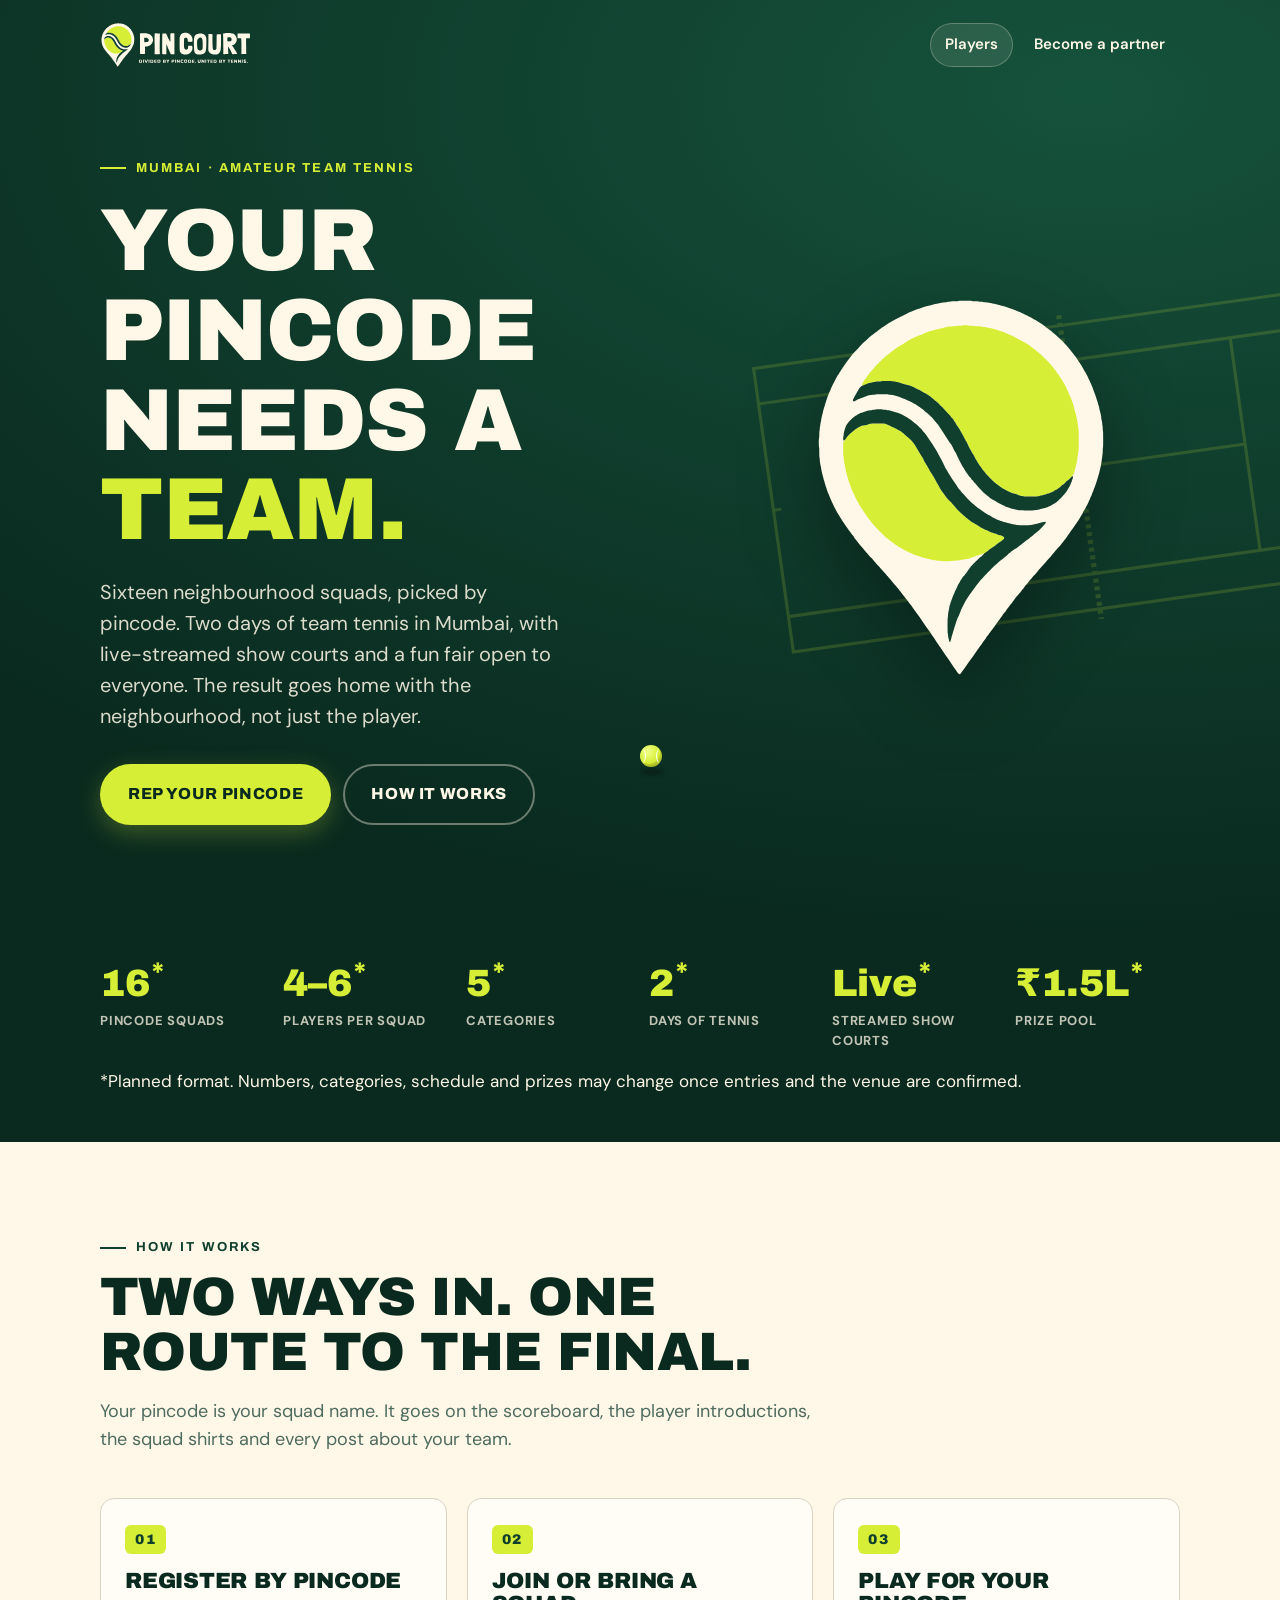
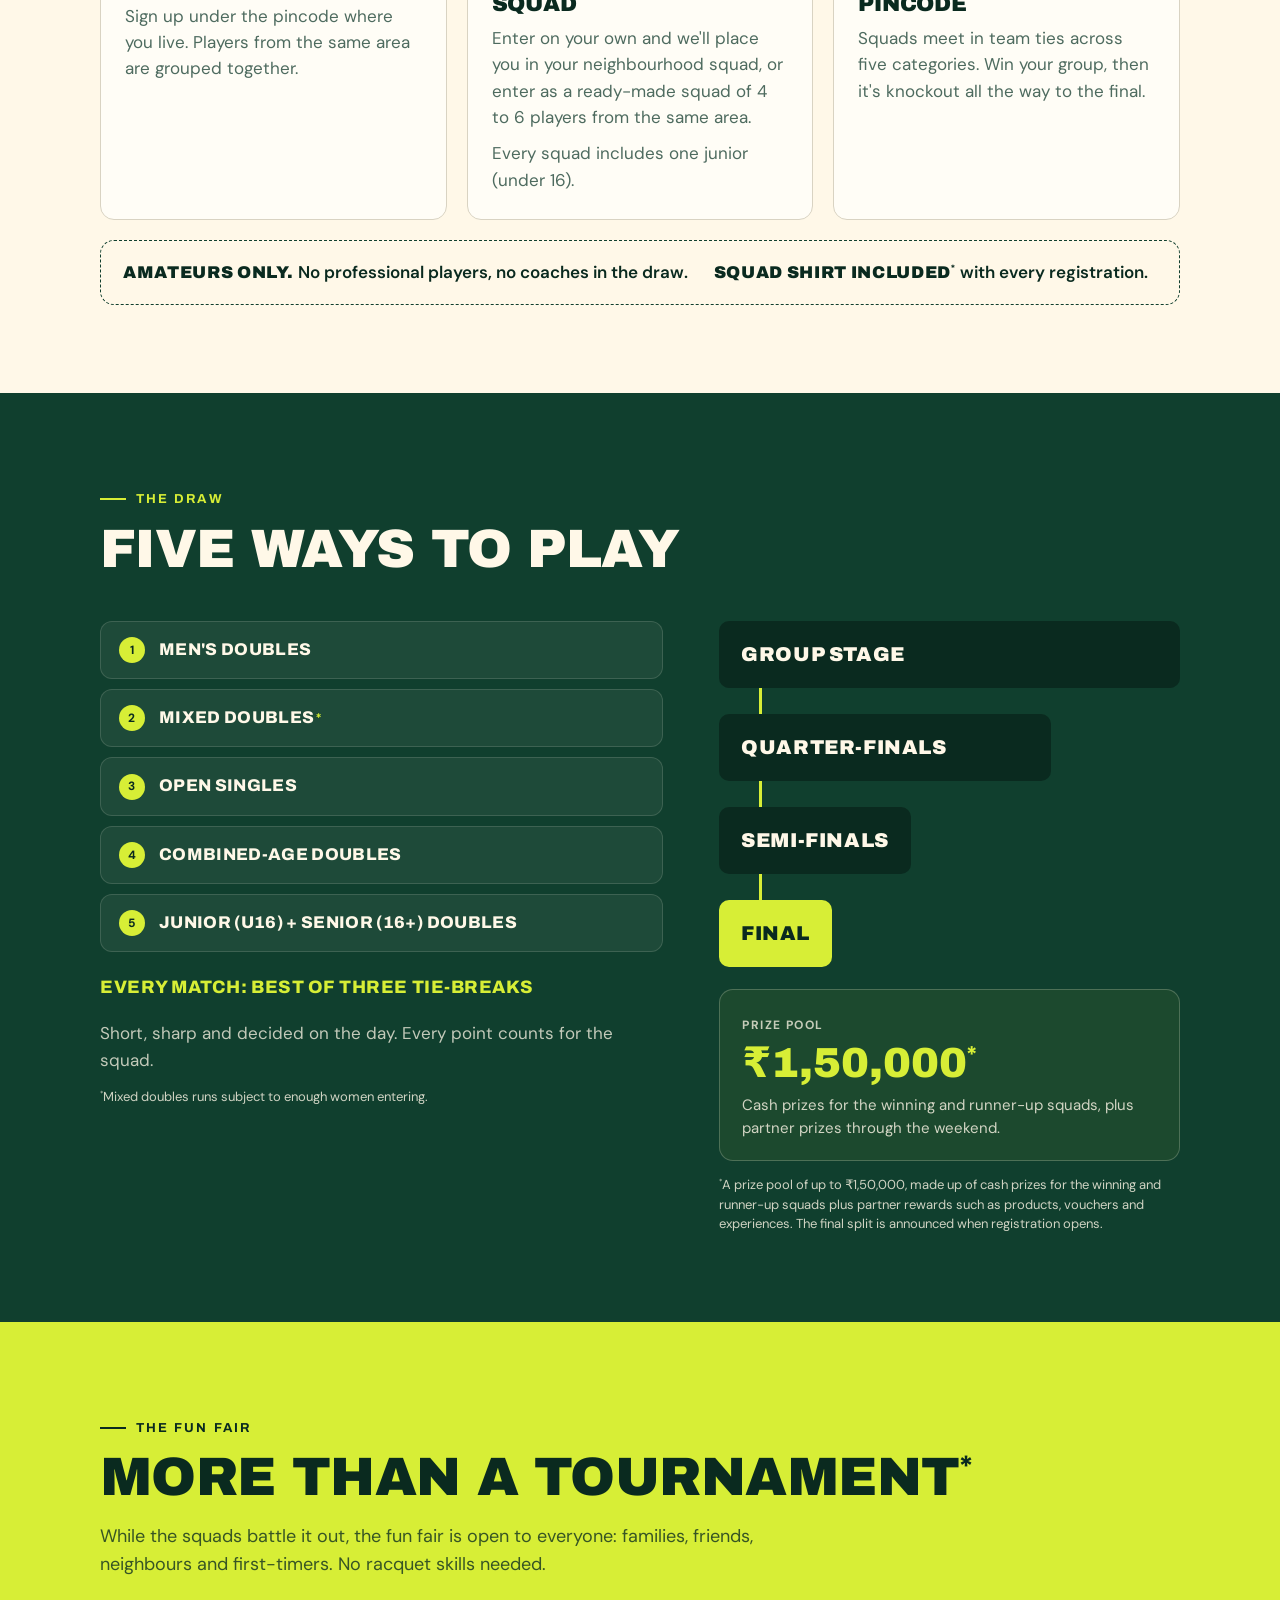
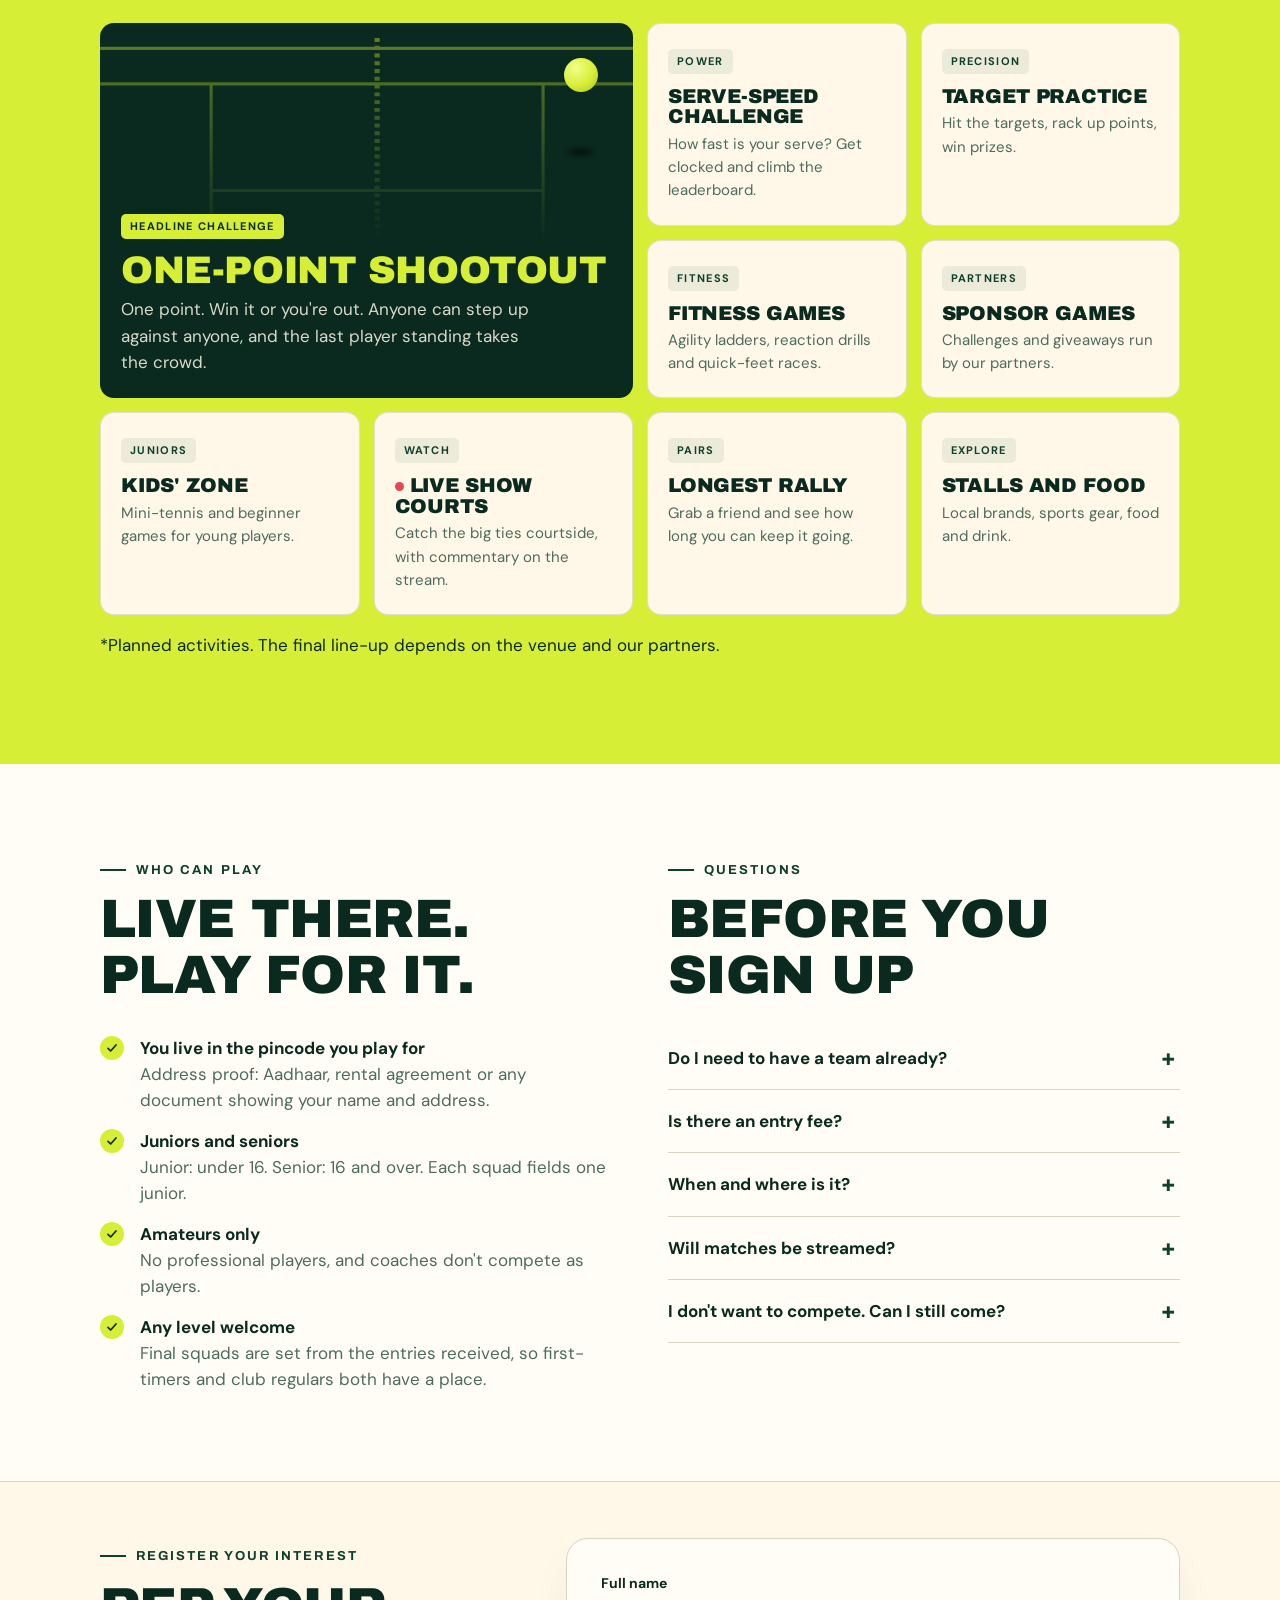
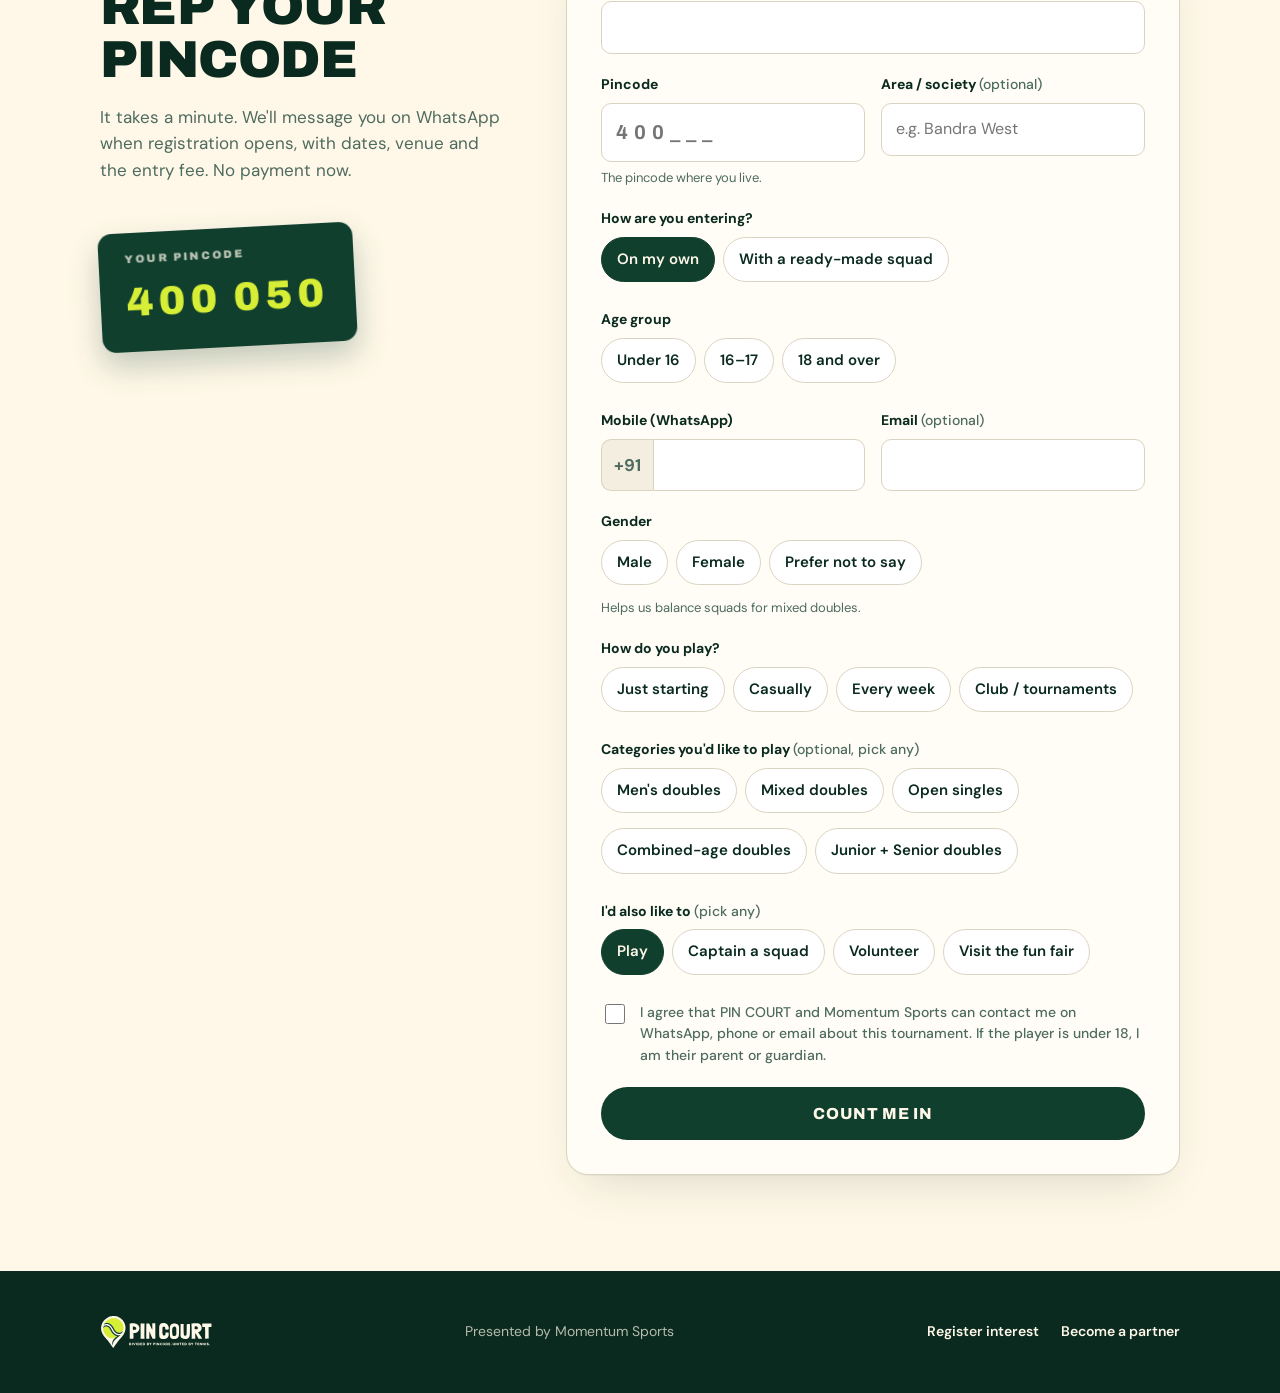
==== commit 58ac9b82: "Add indicative asterisks and load animation script" ====
--- a/index.html
+++ b/index.html
@@ -60,13 +60,14 @@
 
 <div class="band" aria-label="PIN COURT at a glance">
   <div class="wrap band-grid">
-    <div class="band-item"><b>16</b><span>Pincode squads</span></div>
-    <div class="band-item"><b>4–6</b><span>Players per squad</span></div>
-    <div class="band-item"><b>5</b><span>Categories</span></div>
-    <div class="band-item"><b>2</b><span>Days of tennis</span></div>
-    <div class="band-item"><b>Live</b><span>Streamed show courts</span></div>
+    <div class="band-item"><b>16<sup>*</sup></b><span>Pincode squads</span></div>
+    <div class="band-item"><b>4–6<sup>*</sup></b><span>Players per squad</span></div>
+    <div class="band-item"><b>5<sup>*</sup></b><span>Categories</span></div>
+    <div class="band-item"><b>2<sup>*</sup></b><span>Days of tennis</span></div>
+    <div class="band-item"><b>Live<sup>*</sup></b><span>Streamed show courts</span></div>
     <div class="band-item"><b>₹1.5L<sup>*</sup></b><span>Prize pool</span></div>
   </div>
+  <div class="wrap"><p class="band-note">*Planned format. Numbers, categories, schedule and prizes may change once entries and the venue are confirmed.</p></div>
 </div>
 
 <section class="section" id="format">
@@ -92,7 +93,7 @@
         <p>Squads meet in team ties across five categories. Win your group, then it's knockout all the way to the final.</p>
       </div>
     </div>
-    <div class="callout"><span><b>Amateurs only.</b> No professional players, no coaches in the draw.</span><span><b>Squad shirt included</b> with every registration.</span></div>
+    <div class="callout"><span><b>Amateurs only.</b> No professional players, no coaches in the draw.</span><span><b>Squad shirt included<sup>*</sup></b> with every registration.</span></div>
   </div>
 </section>
 
@@ -134,7 +135,7 @@
 <section class="section lime" id="fun-fair">
   <div class="wrap">
     <span class="eyebrow">The fun fair</span>
-    <h2>More than a tournament</h2>
+    <h2>More than a tournament<sup>*</sup></h2>
     <p class="intro">While the squads battle it out, the fun fair is open to everyone: families, friends, neighbours and first-timers. No racquet skills needed.</p>
     <div class="section-body fair-grid">
       <div class="fair-card big"><span class="tag">Headline challenge</span><h3>One-Point Shootout</h3><p>One point. Win it or you're out. Anyone can step up against anyone, and the last player standing takes the crowd.</p></div>
@@ -147,6 +148,7 @@
       <div class="fair-card"><span class="tag">Pairs</span><h3>Longest rally</h3><p>Grab a friend and see how long you can keep it going.</p></div>
       <div class="fair-card"><span class="tag">Explore</span><h3>Stalls and food</h3><p>Local brands, sports gear, food and drink.</p></div>
     </div>
+    <p class="note">*Planned activities. The final line-up depends on the venue and our partners.</p>
   </div>
 </section>
 
@@ -335,5 +337,6 @@
 
 <script src="config.js"></script>
 <script src="assets/forms.js"></script>
+<script src="assets/fx.js"></script>
 </body>
 </html>
--- a/assets/styles.css
+++ b/assets/styles.css
@@ -408,3 +408,93 @@
 .fair-card.big { background-image: linear-gradient(to top, var(--deep) 42%, rgba(10,42,31,.55) 100%), url("court.svg"); }
 .fair-card .tag { align-self: flex-start; }
 .cats sup, .band-item sup { font-size: .75em; color: var(--lime); margin-left: 2px; }
+
+/* =========================================================
+   v5: playful motion layer (fx.js). All motion is transform/opacity,
+   and everything is switched off for prefers-reduced-motion.
+   ========================================================= */
+@media (pointer: fine) {
+  html.fx-cursor, html.fx-cursor body { cursor: url("data:image/svg+xml,%3Csvg%20xmlns%3D%22http%3A//www.w3.org/2000/svg%22%20width%3D%2228%22%20height%3D%2228%22%20viewBox%3D%220%200%2028%2028%22%3E%3Ccircle%20cx%3D%2214%22%20cy%3D%2214%22%20r%3D%2211.5%22%20fill%3D%22%23D7EE36%22%20stroke%3D%22%230A2A1F%22%20stroke-width%3D%222%22/%3E%3Cpath%20d%3D%22M5.2%207.5c4.2%202%204.2%2011%200%2013M22.8%207.5c-4.2%202-4.2%2011%200%2013%22%20fill%3D%22none%22%20stroke%3D%22%23FFFFFF%22%20stroke-width%3D%221.8%22%20stroke-linecap%3D%22round%22/%3E%3C/svg%3E") 14 14, auto; }
+  html.fx-cursor a, html.fx-cursor button, html.fx-cursor summary, html.fx-cursor label.chip, html.fx-cursor .chip input,
+  html.fx-cursor select, html.fx-cursor input[type=checkbox], html.fx-cursor [role=button] { cursor: url("data:image/svg+xml,%3Csvg%20xmlns%3D%22http%3A//www.w3.org/2000/svg%22%20width%3D%2232%22%20height%3D%2232%22%20viewBox%3D%220%200%2032%2032%22%3E%3Cg%20transform%3D%22rotate%28-35%2016%2016%29%22%3E%3Cellipse%20cx%3D%2216%22%20cy%3D%2210%22%20rx%3D%227.5%22%20ry%3D%229%22%20fill%3D%22%23FFF8E8%22%20fill-opacity%3D%22.35%22%20stroke%3D%22%230A2A1F%22%20stroke-width%3D%222.4%22/%3E%3Cellipse%20cx%3D%2216%22%20cy%3D%2210%22%20rx%3D%227.5%22%20ry%3D%229%22%20fill%3D%22none%22%20stroke%3D%22%23D7EE36%22%20stroke-width%3D%221.1%22/%3E%3Cpath%20d%3D%22M12%203.5v13M16%201.5v17M20%203.5v13M9.2%206h13.6M8.6%2010h14.8M9.2%2014h13.6%22%20stroke%3D%22%230A2A1F%22%20stroke-width%3D%22.7%22%20opacity%3D%22.7%22/%3E%3Cpath%20d%3D%22M14.2%2018.6l1.8%203.2%201.8-3.2%22%20fill%3D%22none%22%20stroke%3D%22%230A2A1F%22%20stroke-width%3D%221.6%22/%3E%3Crect%20x%3D%2214.6%22%20y%3D%2221.4%22%20width%3D%222.8%22%20height%3D%229.6%22%20rx%3D%221.2%22%20fill%3D%22%23103F2E%22%20stroke%3D%22%230A2A1F%22%20stroke-width%3D%22.8%22/%3E%3C/g%3E%3C/svg%3E") 10 6, pointer; }
+  html.fx-cursor input[type=text], html.fx-cursor input[type=email], html.fx-cursor input[type=tel], html.fx-cursor textarea { cursor: text; }
+}
+
+/* hero rally: a ball bouncing across the court drawing */
+.rally { position: absolute; inset: 0; pointer-events: none; overflow: hidden; }
+.rally .track { position: absolute; left: 0; bottom: 18%; width: 100%; height: 0; animation: rally-x 7s linear infinite; }
+.rally .hop { position: absolute; left: 0; bottom: 0; animation: rally-y 7s infinite; }
+.rally .ball { display: block; width: 22px; height: 22px; border-radius: 50%; background: radial-gradient(circle at 35% 30%, #F1FF8A, var(--lime) 55%, #A9BE1A); box-shadow: inset -2px -3px 0 rgba(0,0,0,.12); position: relative; animation: spin .7s linear infinite; }
+.rally .ball::before, .rally .ball::after { content: ""; position: absolute; top: 2px; bottom: 2px; width: 10px; border: 1.6px solid rgba(255,255,255,.9); border-radius: 50%; }
+.rally .ball::before { left: -6px; border-left-color: transparent; border-top-color: transparent; border-bottom-color: transparent; }
+.rally .ball::after { right: -6px; border-right-color: transparent; border-top-color: transparent; border-bottom-color: transparent; }
+.rally .shadow { position: absolute; left: 0; bottom: -8px; width: 24px; height: 6px; border-radius: 50%; background: rgba(0,0,0,.35); filter: blur(2px); animation: rally-shadow 7s infinite; }
+@keyframes spin { to { transform: rotate(360deg); } }
+@keyframes rally-x { 0% { transform: translateX(-60px); } 70%, 100% { transform: translateX(calc(100vw + 60px)); } }
+@keyframes rally-y {
+  0% { transform: translateY(-260px); animation-timing-function: cubic-bezier(.5,0,1,.5); }
+  16% { transform: translateY(0); animation-timing-function: cubic-bezier(0,.5,.5,1); }
+  32% { transform: translateY(-170px); animation-timing-function: cubic-bezier(.5,0,1,.5); }
+  46% { transform: translateY(0); animation-timing-function: cubic-bezier(0,.5,.5,1); }
+  58% { transform: translateY(-90px); animation-timing-function: cubic-bezier(.5,0,1,.5); }
+  70%, 100% { transform: translateY(0); }
+}
+@keyframes rally-shadow {
+  0% { transform: scale(.3); opacity: 0; } 16% { transform: scale(1); opacity: 1; } 32% { transform: scale(.45); opacity: .4; }
+  46% { transform: scale(1); opacity: 1; } 58% { transform: scale(.6); opacity: .6; } 70% { transform: scale(1); opacity: 1; } 71%, 100% { opacity: 0; }
+}
+.hero .wrap { position: relative; z-index: 1; }
+
+/* hero pin: gentle float, tap to make it bounce */
+.hero-mark img { animation: drop 1s cubic-bezier(.2,.8,.2,1) both, float 5s ease-in-out 1s infinite; cursor: inherit; }
+@keyframes float { 50% { transform: translateY(-12px) rotate(-2deg); } }
+.hero-mark.boing img { animation: boing .6s cubic-bezier(.3,1.6,.5,1); }
+@keyframes boing { 0% { transform: scale(1,1); } 30% { transform: scale(1.12,.86) translateY(10px); } 60% { transform: scale(.92,1.1) translateY(-26px); } 100% { transform: none; } }
+
+/* click: a ball-mark ripple where you click */
+.hit { position: fixed; z-index: 9999; pointer-events: none; width: 14px; height: 14px; margin: -7px 0 0 -7px; border-radius: 50%; border: 2px solid var(--lime); animation: hit .55s ease-out forwards; }
+.hit.dark { border-color: var(--forest); }
+@keyframes hit { from { transform: scale(.4); opacity: 1; } to { transform: scale(3.6); opacity: 0; } }
+
+/* scroll reveal (only once fx.js has loaded; never left hidden) */
+html.fx .reveal { opacity: 0; transform: translateY(22px); transition: opacity .7s ease, transform .7s cubic-bezier(.2,.8,.2,1); transition-delay: var(--d, 0s); }
+html.fx .reveal.in { opacity: 1; transform: none; }
+
+/* buttons: the ball rolls in on hover */
+.btn { position: relative; overflow: hidden; }
+.btn::after { content: ""; position: absolute; width: 12px; height: 12px; border-radius: 50%; background: var(--lime); right: -16px; top: 50%; margin-top: -6px; transition: transform .45s cubic-bezier(.2,.8,.2,1); box-shadow: inset -1px -2px 0 rgba(0,0,0,.15); }
+.btn-lime::after { background: var(--forest); }
+.btn:hover::after { transform: translateX(-26px) rotate(-200deg); }
+.btn:hover { padding-right: 40px; }
+.btn { transition: transform .15s, background .2s, color .2s, box-shadow .2s, padding .3s; }
+
+/* bracket: a ball drops through the rounds to the final */
+.bracket { position: relative; }
+.bracket .runner { position: absolute; left: 33px; top: 0; width: 16px; height: 16px; border-radius: 50%; background: var(--lime); box-shadow: 0 0 0 4px rgba(215,238,54,.18); opacity: 0; }
+.bracket.in .runner { animation: run-down 2.6s cubic-bezier(.5,0,.3,1) .4s forwards; }
+@keyframes run-down { 0% { opacity: 0; transform: translateY(0); } 10% { opacity: 1; } 85% { opacity: 1; transform: translateY(var(--h, 300px)); } 100% { opacity: 0; transform: translateY(var(--h, 300px)) scale(2.2); } }
+.bracket.in .stage.final { animation: champ .6s ease 2.7s both; }
+@keyframes champ { 50% { transform: scale(1.06); box-shadow: 0 0 0 10px rgba(215,238,54,.25); } }
+
+/* fun fair: a ball keeps bouncing on the One-Point Shootout card */
+.fair-card.big { position: relative; overflow: hidden; }
+.fair-card.big .mini { position: absolute; right: 34px; top: 34px; width: 34px; height: 34px; }
+.fair-card.big .mini i { position: absolute; inset: 0; border-radius: 50%; background: radial-gradient(circle at 35% 30%, #F1FF8A, var(--lime) 55%, #A9BE1A); animation: mini-bounce 1.1s cubic-bezier(.5,0,.5,1) infinite alternate; }
+.fair-card.big .mini b { position: absolute; left: 4px; right: 4px; bottom: -64px; height: 8px; border-radius: 50%; background: rgba(0,0,0,.45); filter: blur(2px); animation: mini-shadow 1.1s cubic-bezier(.5,0,.5,1) infinite alternate; }
+@keyframes mini-bounce { from { transform: translateY(0); } to { transform: translateY(60px) scale(1.08,.92); } }
+@keyframes mini-shadow { from { transform: scale(.5); opacity: .3; } to { transform: scale(1.1); opacity: .9; } }
+.fair-card { transition: transform .25s cubic-bezier(.2,.8,.2,1), box-shadow .25s; }
+.fair-card:hover { transform: translateY(-4px) rotate(-.4deg); box-shadow: 0 16px 30px -18px rgba(10,42,31,.5); }
+
+/* pincode card: last three digits flicker through real Mumbai codes */
+.pin-card .roll { display: inline-block; min-width: 3.3ch; }
+
+@media (max-width: 900px) { .rally .ball { width: 16px; height: 16px; } .rally .track { bottom: 8%; } }
+@media (prefers-reduced-motion: reduce) {
+  .rally, .fair-card.big .mini, .bracket .runner { display: none; }
+  html.fx .reveal { opacity: 1; transform: none; }
+}
+.rally { left: 50%; }
+@keyframes rally-x { 0% { transform: translateX(-40px); } 70%, 100% { transform: translateX(calc(50vw + 60px)); } }
+.cats li sup { margin-left: -12px; }
+@media (max-width: 900px) { .rally { display: none; } }
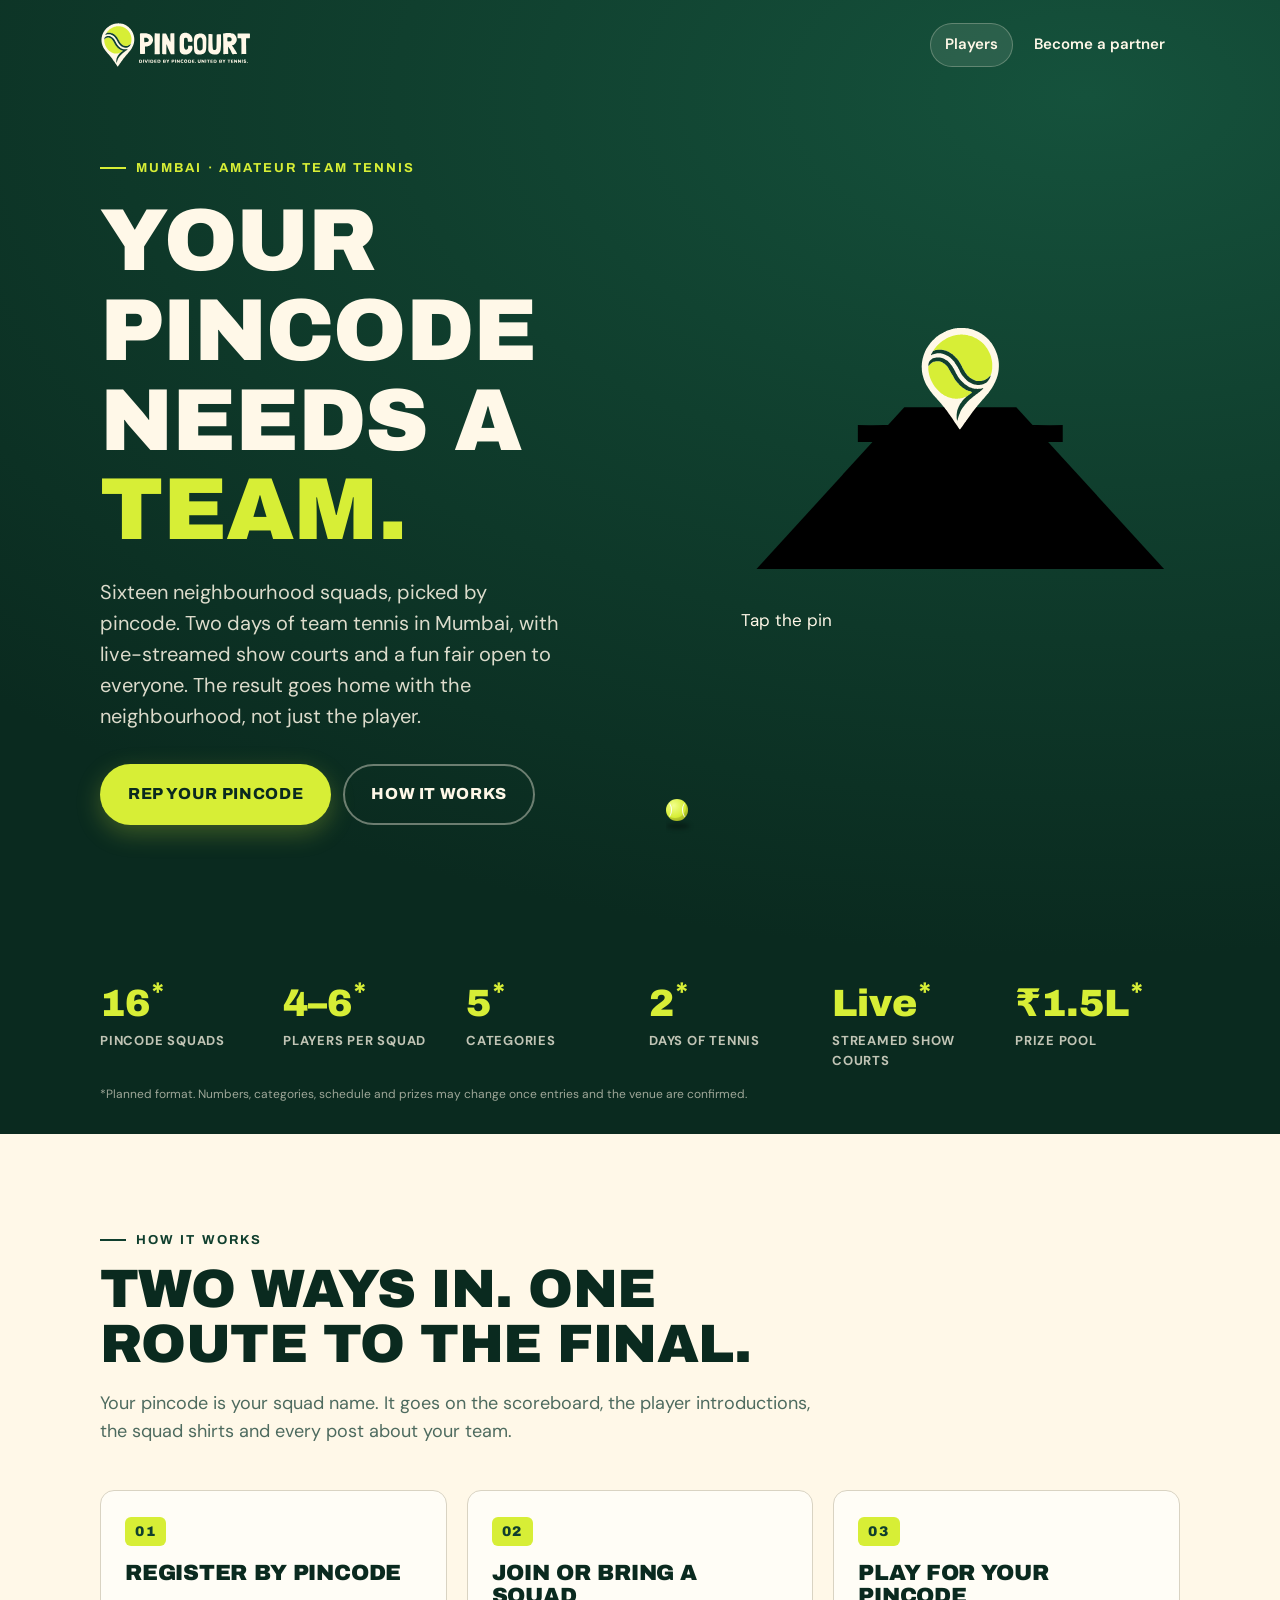
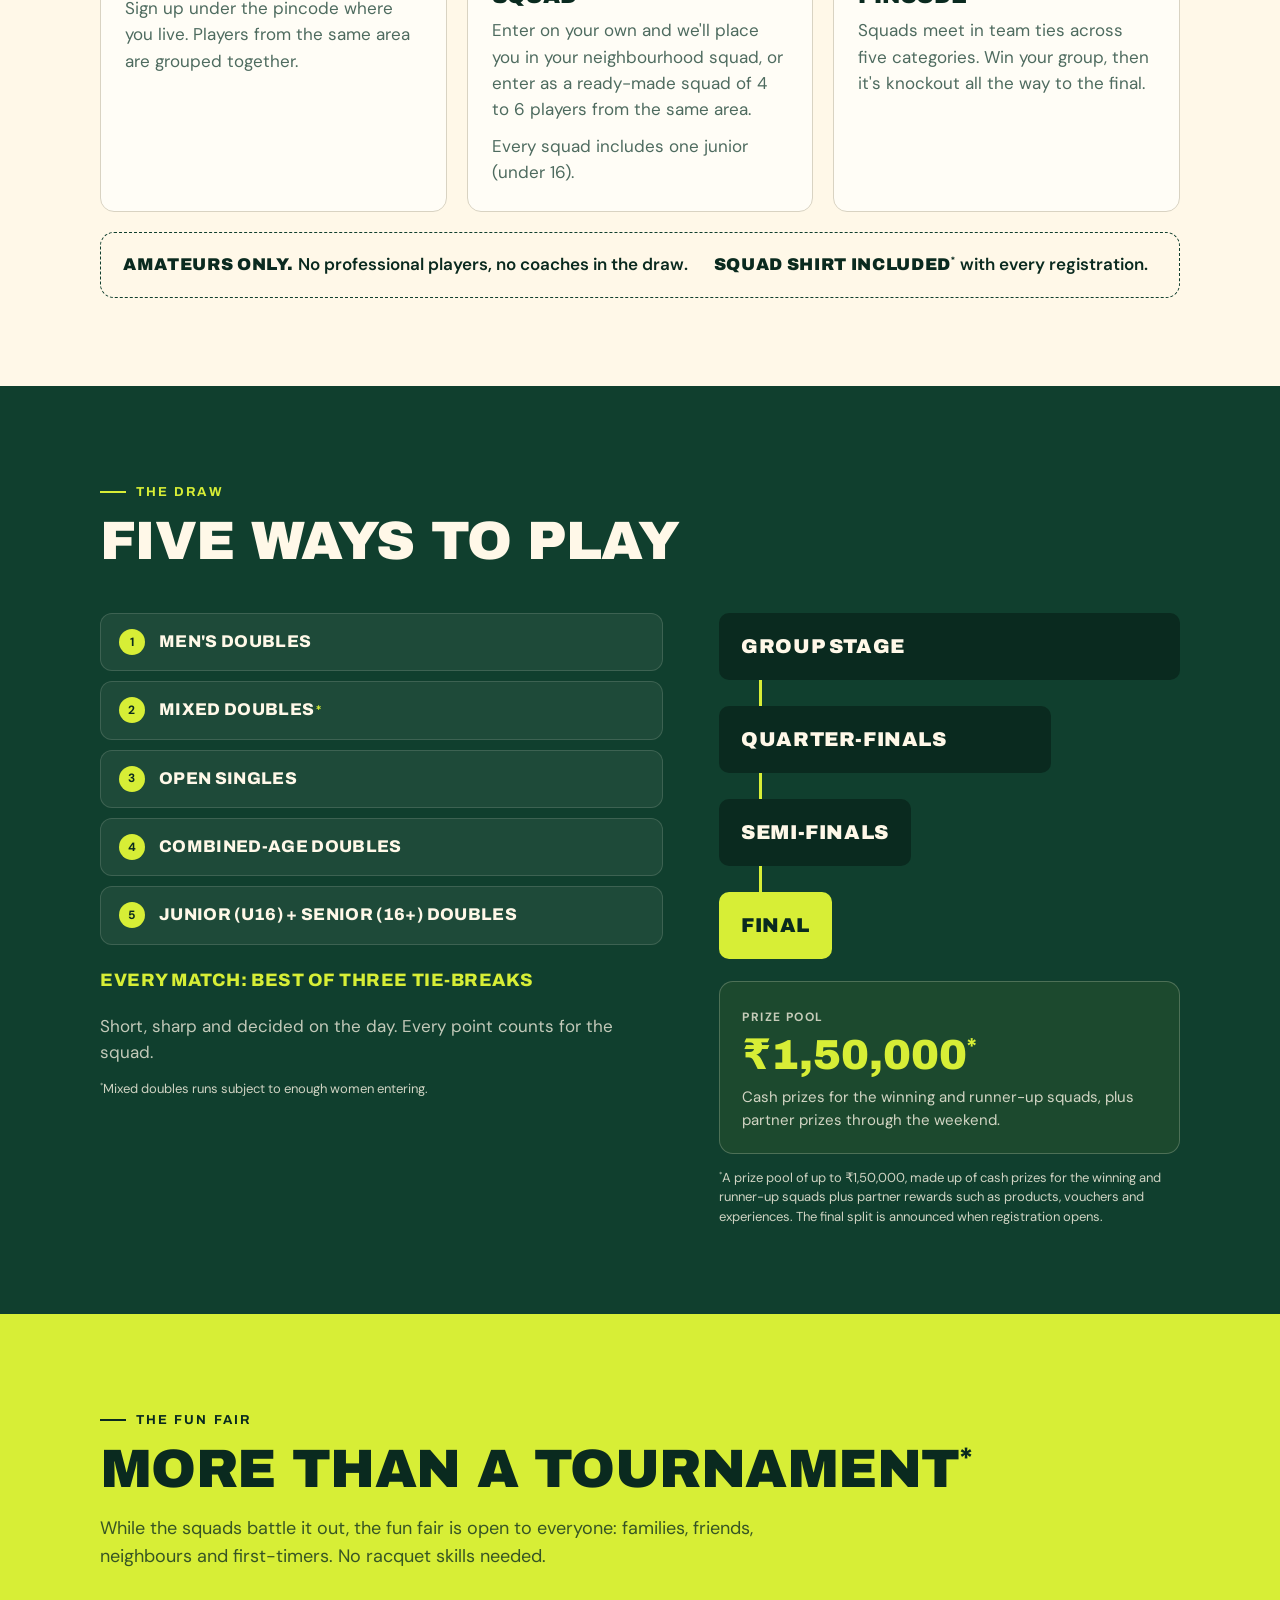
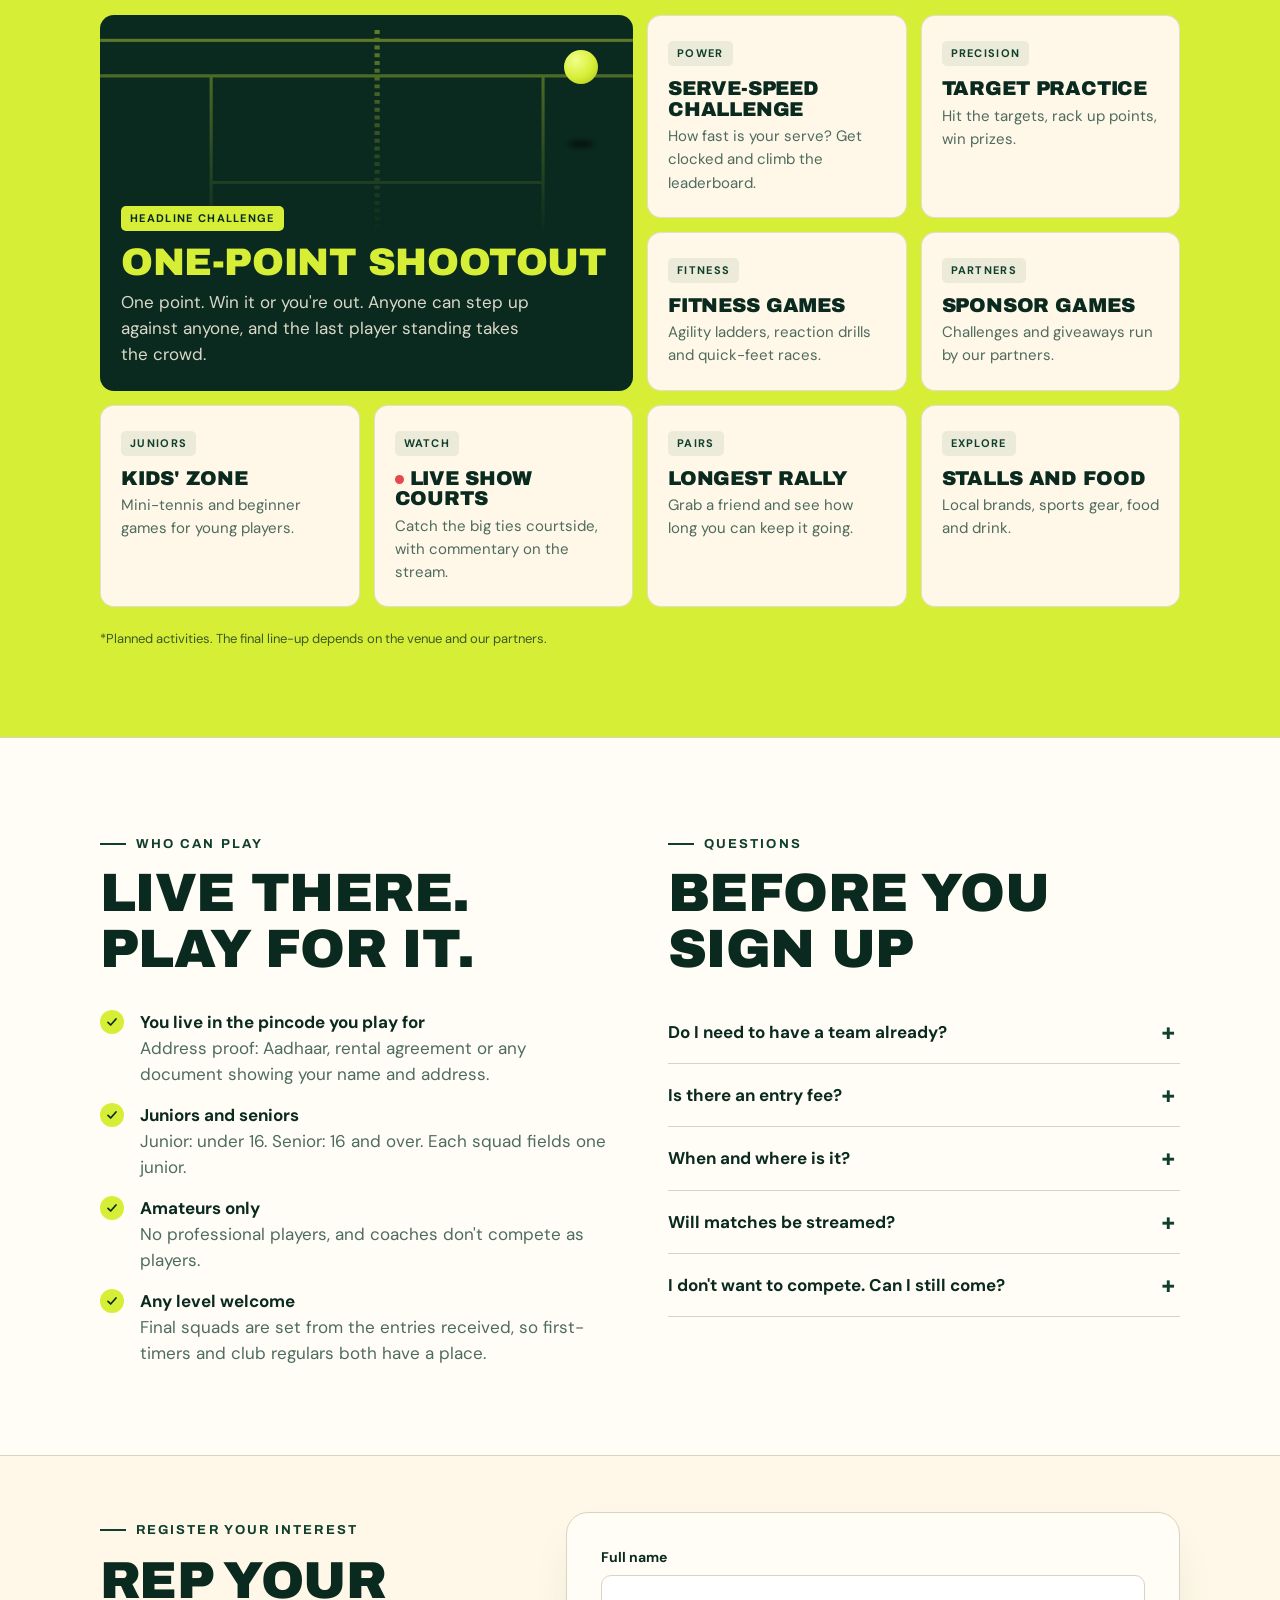
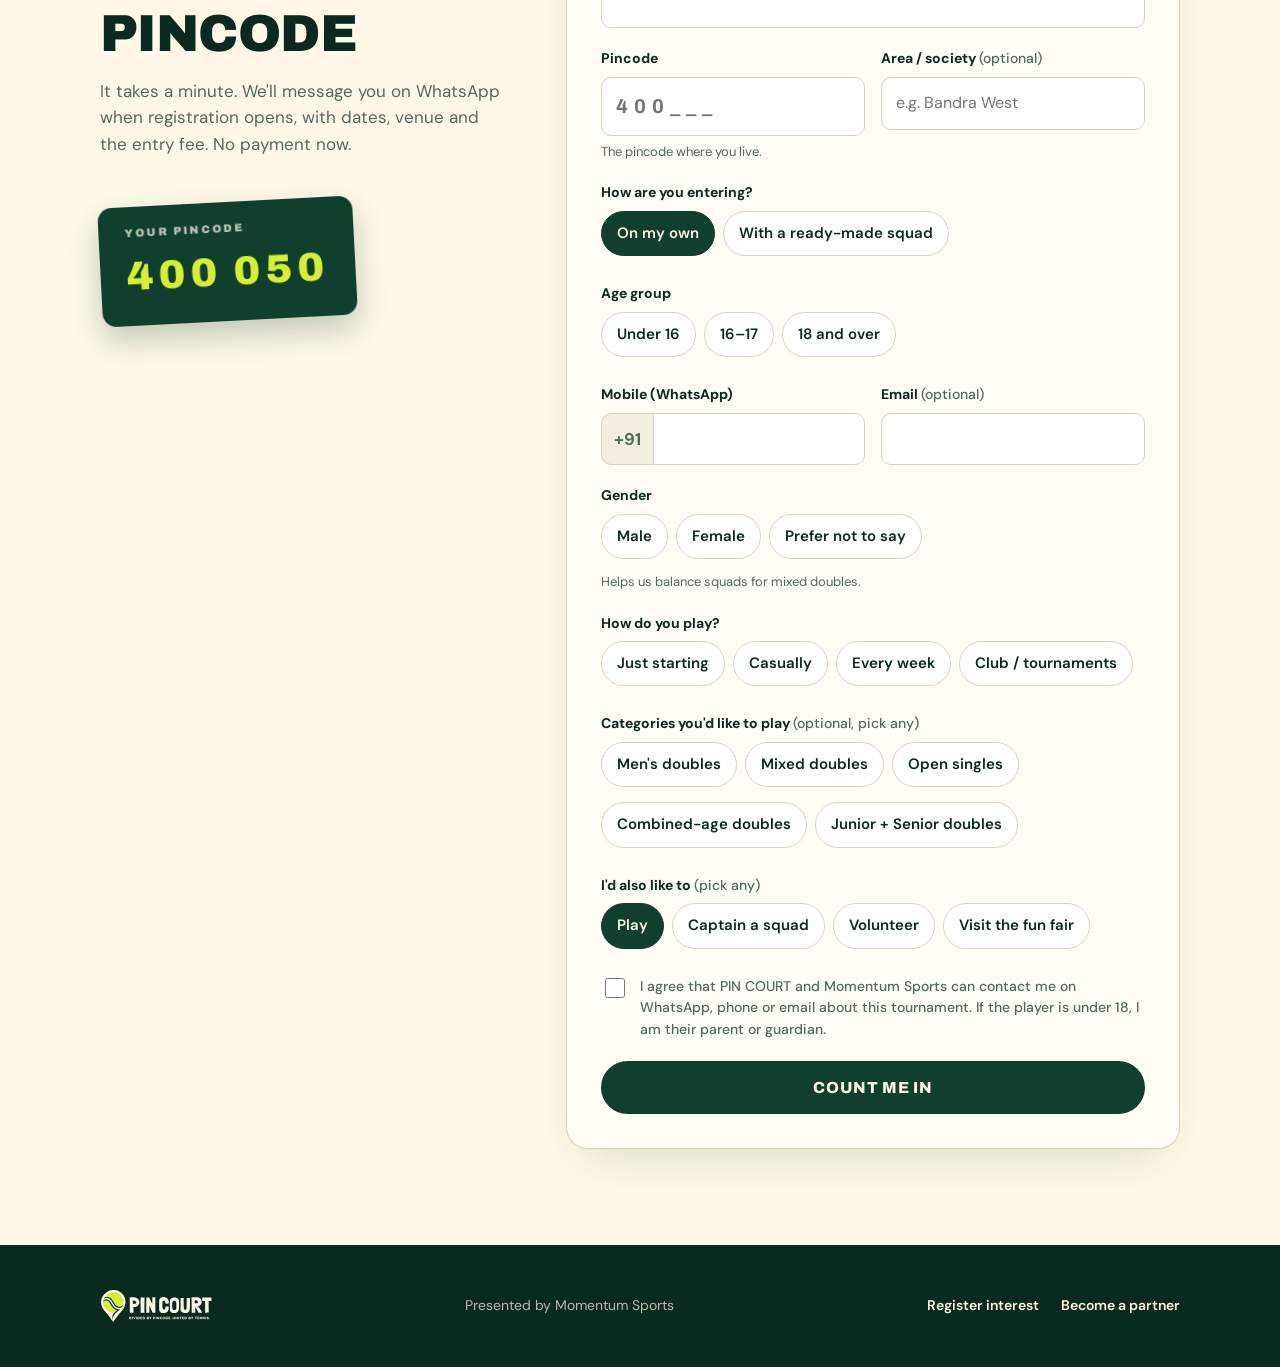
==== commit 3863d50d: "Hero: perspective court with net and pin on the net" ====
--- a/index.html
+++ b/index.html
@@ -42,8 +42,7 @@
   </div>
 </header>
 
-<section class="hero">
-  <img class="court" src="assets/court.svg" alt="" aria-hidden="true">
+<section class="hero hero-has-scene">
   <div class="wrap hero-inner">
     <div>
       <span class="eyebrow">Mumbai · Amateur team tennis</span>
@@ -54,7 +53,17 @@
         <a class="btn btn-ghost" href="#format">How it works</a>
       </div>
     </div>
-    <div class="hero-mark"><img src="assets/icon-reversed.svg" alt=""></div>
+    <div class="hero-scene" data-scene="1">
+      <svg class="scene" viewBox="20 84 560 330" role="img" aria-label="A tennis court with the PIN COURT pin standing on the net">
+  <defs><radialGradient id="ballg" cx="35%" cy="30%" r="70%"><stop offset="0" stop-color="#F1FF8A"/><stop offset=".55" stop-color="#D7EE36"/><stop offset="1" stop-color="#A9BE1A"/></radialGradient></defs>
+  <polygon class="surf" points="39.8,396.7 560.2,396.7 371.5,190.2 228.5,190.2"/><g class="lines"><line class="ln" x1="39.8" y1="396.7" x2="560.2" y2="396.7"/><line class="ln" x1="228.5" y1="190.2" x2="371.5" y2="190.2"/><line class="ln" x1="39.8" y1="396.7" x2="228.5" y2="190.2"/><line class="ln" x1="560.2" y1="396.7" x2="371.5" y2="190.2"/><line class="ln" x1="104.8" y1="396.7" x2="246.4" y2="190.2"/><line class="ln" x1="495.2" y1="396.7" x2="353.6" y2="190.2"/><line class="ln" x1="178.7" y1="288.9" x2="421.3" y2="288.9"/><line class="ln" x1="235.6" y1="205.9" x2="364.4" y2="205.9"/><line class="ln" x1="300.0" y1="288.9" x2="300.0" y2="205.9"/><line class="ln" x1="300.0" y1="396.7" x2="300.0" y2="387.5"/><line class="ln" x1="300.0" y1="190.2" x2="300.0" y2="190.9"/></g>
+  <g class="layer-far"></g>
+  <polygon class="netbody" points="169.2,212.8 180.1,213.3 191.0,213.8 201.9,214.2 212.8,214.6 223.7,214.9 234.6,215.2 245.5,215.4 256.4,215.6 267.3,215.8 278.2,215.9 289.1,216.0 300.0,216.0 310.9,216.0 321.8,215.9 332.7,215.8 343.6,215.6 354.5,215.4 365.4,215.2 376.3,214.9 387.2,214.6 398.1,214.2 409.0,213.8 419.9,213.3 430.8,212.8 430.8,234.7 419.9,234.7 409.0,234.7 398.1,234.7 387.2,234.7 376.3,234.7 365.4,234.7 354.5,234.7 343.6,234.7 332.7,234.7 321.8,234.7 310.9,234.7 300.0,234.7 289.1,234.7 278.2,234.7 267.3,234.7 256.4,234.7 245.5,234.7 234.6,234.7 223.7,234.7 212.8,234.7 201.9,234.7 191.0,234.7 180.1,234.7 169.2,234.7"/><g class="netmesh"><line class="mesh" x1="180.1" y1="234.7" x2="180.1" y2="213.3"/><line class="mesh" x1="191.0" y1="234.7" x2="191.0" y2="213.8"/><line class="mesh" x1="201.9" y1="234.7" x2="201.9" y2="214.2"/><line class="mesh" x1="212.8" y1="234.7" x2="212.8" y2="214.6"/><line class="mesh" x1="223.7" y1="234.7" x2="223.7" y2="214.9"/><line class="mesh" x1="234.6" y1="234.7" x2="234.6" y2="215.2"/><line class="mesh" x1="245.5" y1="234.7" x2="245.5" y2="215.4"/><line class="mesh" x1="256.4" y1="234.7" x2="256.4" y2="215.6"/><line class="mesh" x1="267.3" y1="234.7" x2="267.3" y2="215.8"/><line class="mesh" x1="278.2" y1="234.7" x2="278.2" y2="215.9"/><line class="mesh" x1="289.1" y1="234.7" x2="289.1" y2="216.0"/><line class="mesh" x1="300.0" y1="234.7" x2="300.0" y2="216.0"/><line class="mesh" x1="310.9" y1="234.7" x2="310.9" y2="216.0"/><line class="mesh" x1="321.8" y1="234.7" x2="321.8" y2="215.9"/><line class="mesh" x1="332.7" y1="234.7" x2="332.7" y2="215.8"/><line class="mesh" x1="343.6" y1="234.7" x2="343.6" y2="215.6"/><line class="mesh" x1="354.5" y1="234.7" x2="354.5" y2="215.4"/><line class="mesh" x1="365.4" y1="234.7" x2="365.4" y2="215.2"/><line class="mesh" x1="376.3" y1="234.7" x2="376.3" y2="214.9"/><line class="mesh" x1="387.2" y1="234.7" x2="387.2" y2="214.6"/><line class="mesh" x1="398.1" y1="234.7" x2="398.1" y2="214.2"/><line class="mesh" x1="409.0" y1="234.7" x2="409.0" y2="213.8"/><line class="mesh" x1="419.9" y1="234.7" x2="419.9" y2="213.3"/><line class="mesh" x1="169.2" y1="231.0" x2="430.8" y2="231.0"/><line class="mesh" x1="169.2" y1="227.4" x2="430.8" y2="227.4"/><line class="mesh" x1="169.2" y1="223.7" x2="430.8" y2="223.7"/><line class="mesh" x1="169.2" y1="220.1" x2="430.8" y2="220.1"/><line class="mesh" x1="169.2" y1="216.4" x2="430.8" y2="216.4"/></g><line class="post" x1="169.2" y1="234.7" x2="169.2" y2="212.8"/><line class="post" x1="430.8" y1="234.7" x2="430.8" y2="212.8"/><line class="strap" x1="300.0" y1="234.7" x2="300.0" y2="216.0"/><polyline class="tape" points="169.2,212.8 180.1,213.3 191.0,213.8 201.9,214.2 212.8,214.6 223.7,214.9 234.6,215.2 245.5,215.4 256.4,215.6 267.3,215.8 278.2,215.9 289.1,216.0 300.0,216.0 310.9,216.0 321.8,215.9 332.7,215.8 343.6,215.6 354.5,215.4 365.4,215.2 376.3,214.9 387.2,214.6 398.1,214.2 409.0,213.8 419.9,213.3 430.8,212.8"/>
+  <g class="layer-near"></g>
+  <g class="scene-pin"><ellipse class="pin-shadow" cx="300.0" cy="236.7" rx="40" ry="6"/><image href="assets/icon-reversed.svg" x="248.0" y="86.6" width="104" height="134.4"/></g>
+</svg>
+      <p class="scene-hint">Tap the pin</p>
+    </div>
   </div>
 </section>
 
--- a/assets/styles.css
+++ b/assets/styles.css
@@ -498,3 +498,48 @@
 @keyframes rally-x { 0% { transform: translateX(-40px); } 70%, 100% { transform: translateX(calc(50vw + 60px)); } }
 .cats li sup { margin-left: -12px; }
 @media (max-width: 900px) { .rally { display: none; } }
+
+/* =========================================================
+   v6: live ball cursor with wake + shadow, pin standing on the court
+   ========================================================= */
+html.fx-live, html.fx-live * { cursor: none !important; }
+html.fx-live input[type=text], html.fx-live input[type=email], html.fx-live input[type=tel], html.fx-live textarea { cursor: text !important; }
+.cur, .cur-shadow, .cur-trail { position: fixed; left: 0; top: 0; pointer-events: none; z-index: 10000; will-change: transform; }
+.cur { width: 26px; height: 26px; margin: -13px 0 0 -13px; transition: opacity .2s; }
+.cur .b { position: absolute; inset: 0; border-radius: 50%; background: radial-gradient(circle at 35% 30%, #F1FF8A, #D7EE36 55%, #A9BE1A); border: 2px solid #0A2A1F; box-shadow: 0 0 0 2px rgba(255,248,232,.9); transition: transform .18s cubic-bezier(.2,.8,.2,1), opacity .15s, background .2s; }
+.cur .b::before, .cur .b::after { content: ""; position: absolute; top: 2px; bottom: 2px; width: 9px; border: 1.6px solid #fff; border-radius: 50%; }
+.cur .b::before { left: -5px; border-left-color: transparent; border-top-color: transparent; border-bottom-color: transparent; }
+.cur .b::after { right: -5px; border-right-color: transparent; border-top-color: transparent; border-bottom-color: transparent; }
+.cur .r { position: absolute; left: -6px; top: -8px; width: 40px; height: 40px; opacity: 0; transform: rotate(-30deg) scale(.6); transition: transform .2s cubic-bezier(.2,.8,.2,1), opacity .15s; filter: drop-shadow(0 0 1.5px rgba(255,248,232,.95)); }
+.cur.on-link .b { transform: scale(.55) translate(16px, 16px); }
+.cur.on-link .r { opacity: 1; transform: rotate(-20deg) scale(1); }
+.cur.down .b { transform: scale(.8, .7); }
+.cur.down.on-link .r { transform: rotate(10deg) scale(1.05); }
+.cur.on-lime .b { background: radial-gradient(circle at 35% 30%, #FFFFFF, #FFF8E8 55%, #E9E1CB); border-color: #0A2A1F; }
+.cur.on-lime .b::before, .cur.on-lime .b::after { border-color: #103F2E; }
+.cur.on-lime .b::before { border-left-color: transparent; border-top-color: transparent; border-bottom-color: transparent; }
+.cur.on-lime .b::after { border-right-color: transparent; border-top-color: transparent; border-bottom-color: transparent; }
+.cur.hide, .cur-shadow.hide, .cur-trail.hide { opacity: 0 !important; }
+.cur-shadow { width: 24px; height: 8px; margin: -4px 0 0 -12px; border-radius: 50%; background: rgba(5,20,14,.45); filter: blur(2.5px); transition: opacity .2s; }
+.cur-trail { width: 12px; height: 12px; margin: -6px 0 0 -6px; border-radius: 50%; background: #D7EE36; border: 1.5px solid #0A2A1F; }
+.cur-trail.on-lime { background: #FFF8E8; }
+
+/* hero: the pin is dropped onto a court lying flat beneath it */
+@media (min-width: 901px) {
+  .hero .court { right: 2%; left: auto; top: auto; bottom: 6%; width: 620px; opacity: .3; transform: perspective(900px) rotateX(64deg) rotateZ(-14deg); transform-origin: 50% 70%; }
+  .hero-mark { position: relative; align-self: end; margin-bottom: 40px; }
+  .hero-mark::after { content: ""; position: absolute; left: 50%; bottom: -14px; width: 46%; height: 22px; margin-left: -23%; border-radius: 50%; background: rgba(0,0,0,.45); filter: blur(6px); animation: pin-shadow 5s ease-in-out 1s infinite; }
+  .hero-mark img { filter: none; }
+  @keyframes pin-shadow { 50% { transform: scale(.82); opacity: .7; } }
+  .hero-mark { filter: none; }
+  .rally { left: 52%; }
+  .rally .track { bottom: 14%; }
+}
+.band-note { margin: 14px 0 0; font-size: 12px; color: rgba(255,248,232,.6); }
+.section .note { margin: 22px 0 0; font-size: 13px; opacity: .75; }
+@media (min-width: 901px) {
+  .hero { padding-bottom: 130px; }
+  .hero .court { bottom: 9%; width: 560px; right: 3%; }
+  .hero-mark { margin-bottom: 70px; width: min(270px, 64%); }
+}
+.cur .r { width: 52px; height: 52px; left: -12px; top: -16px; }
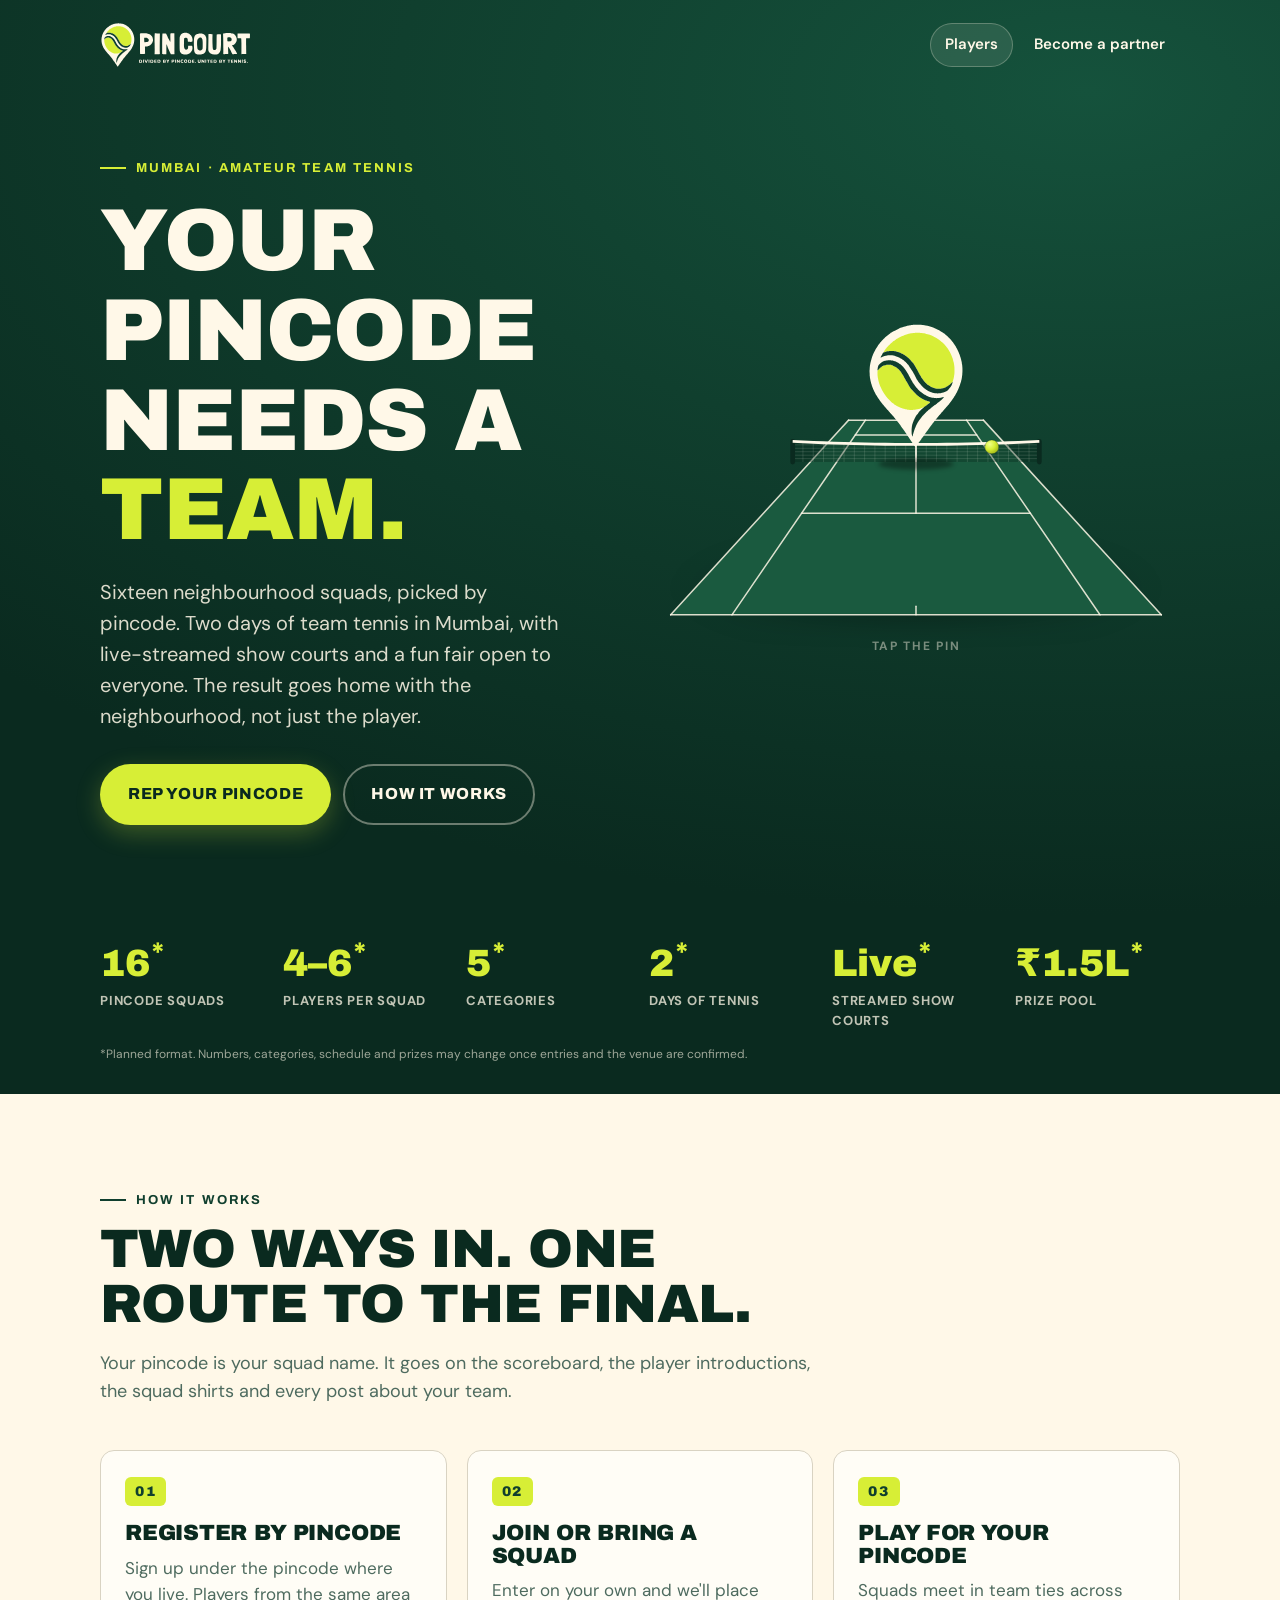
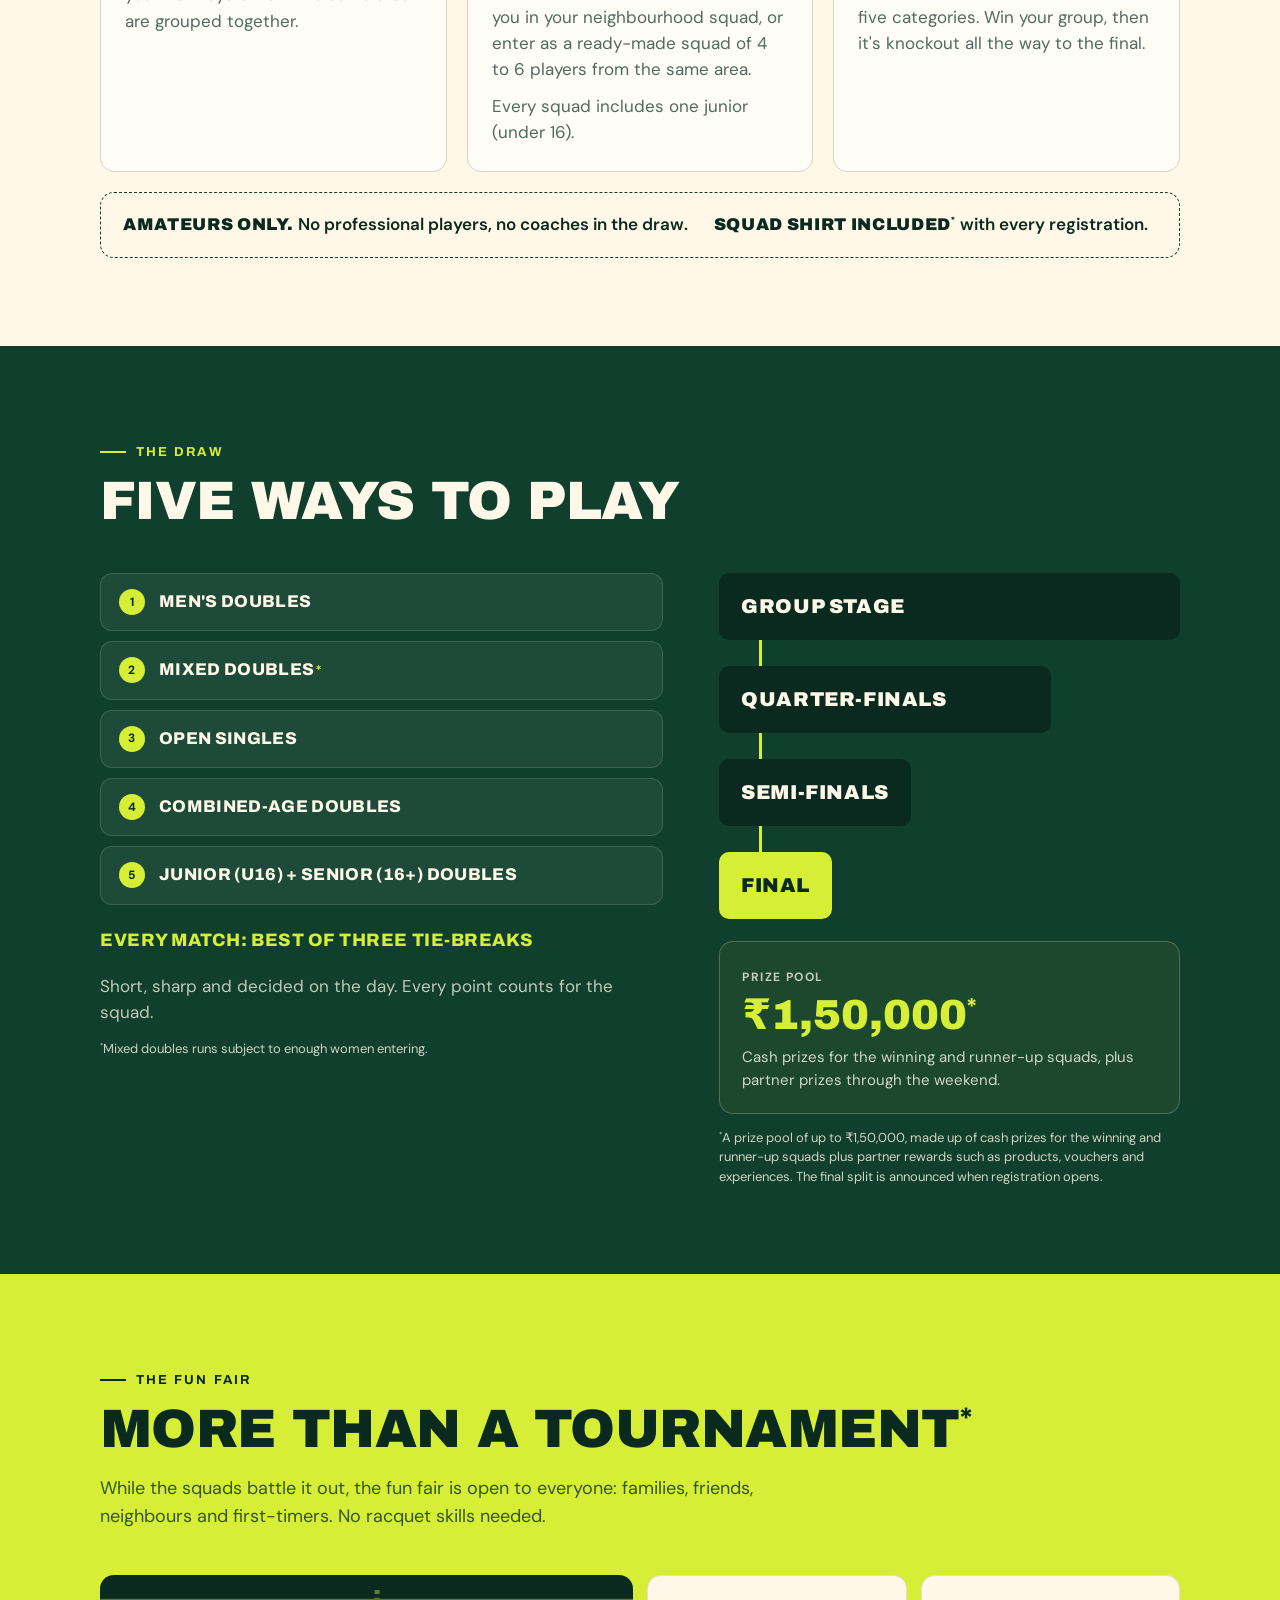
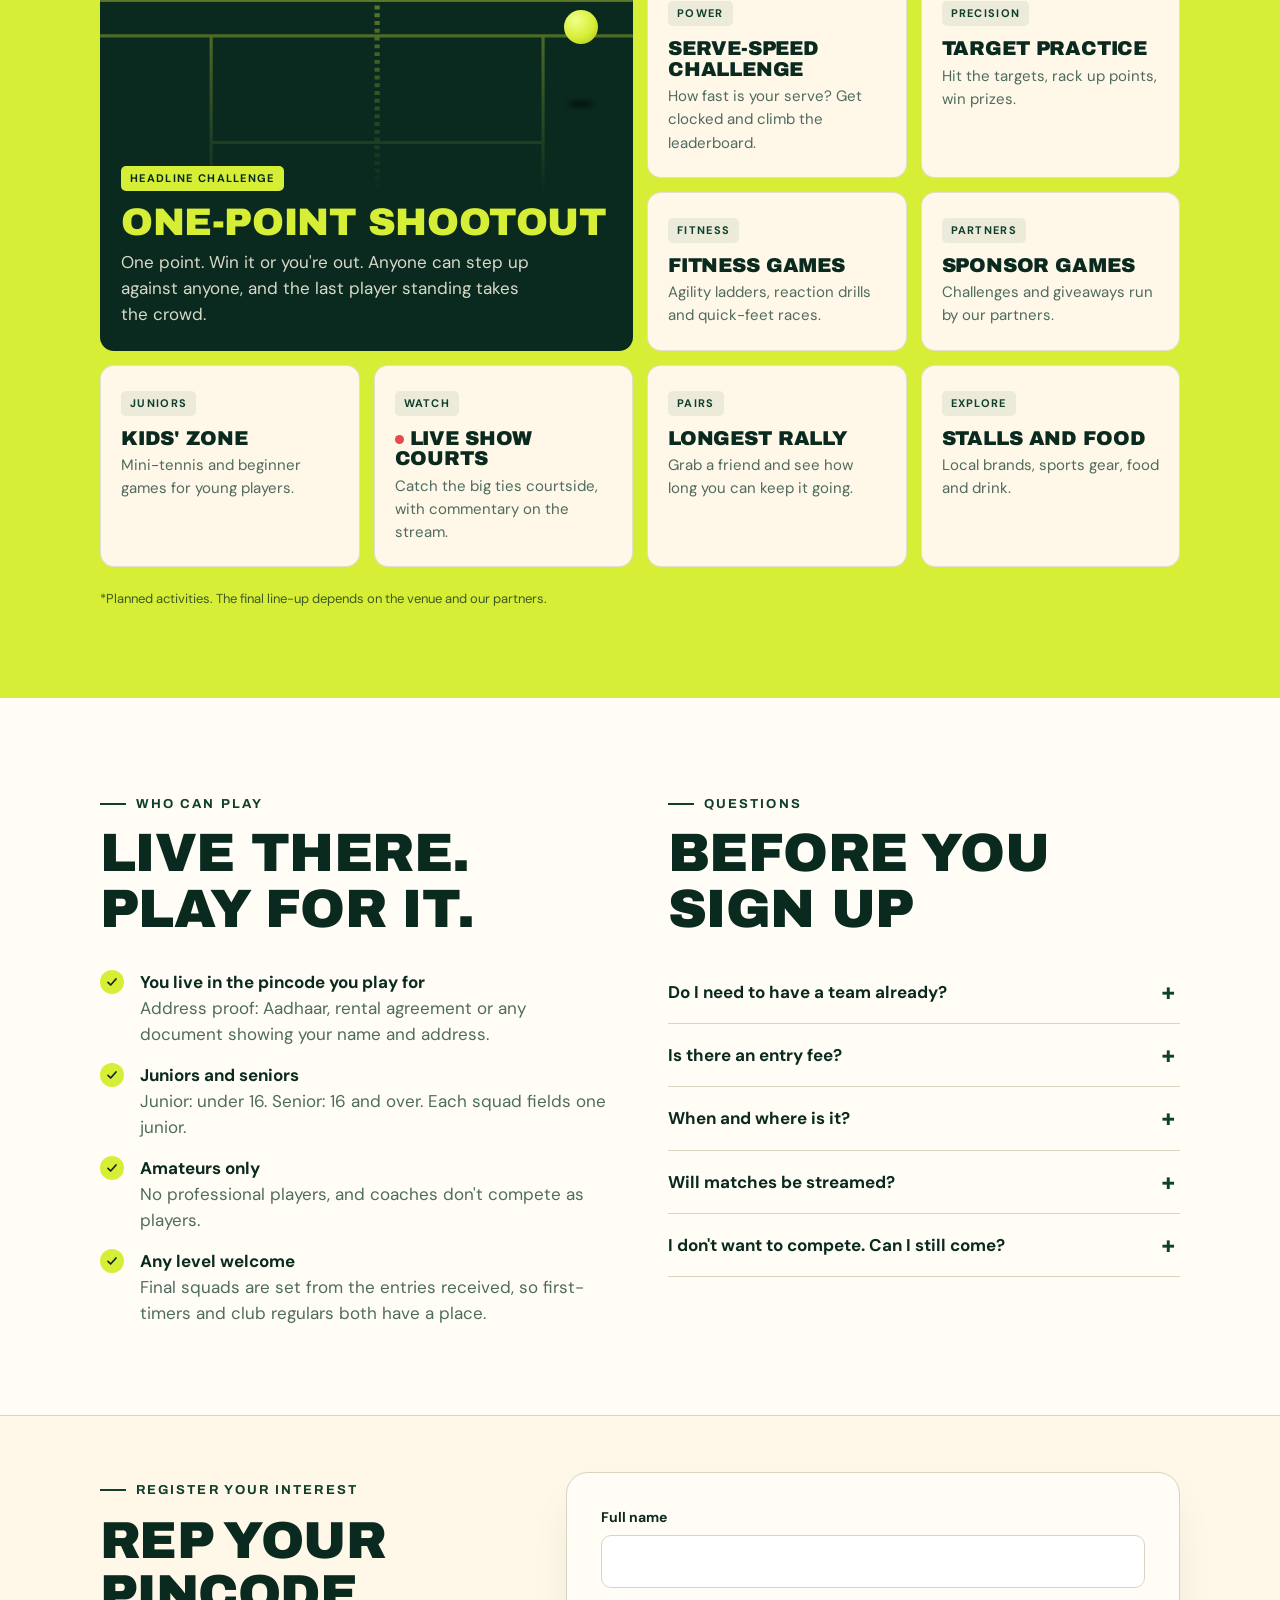
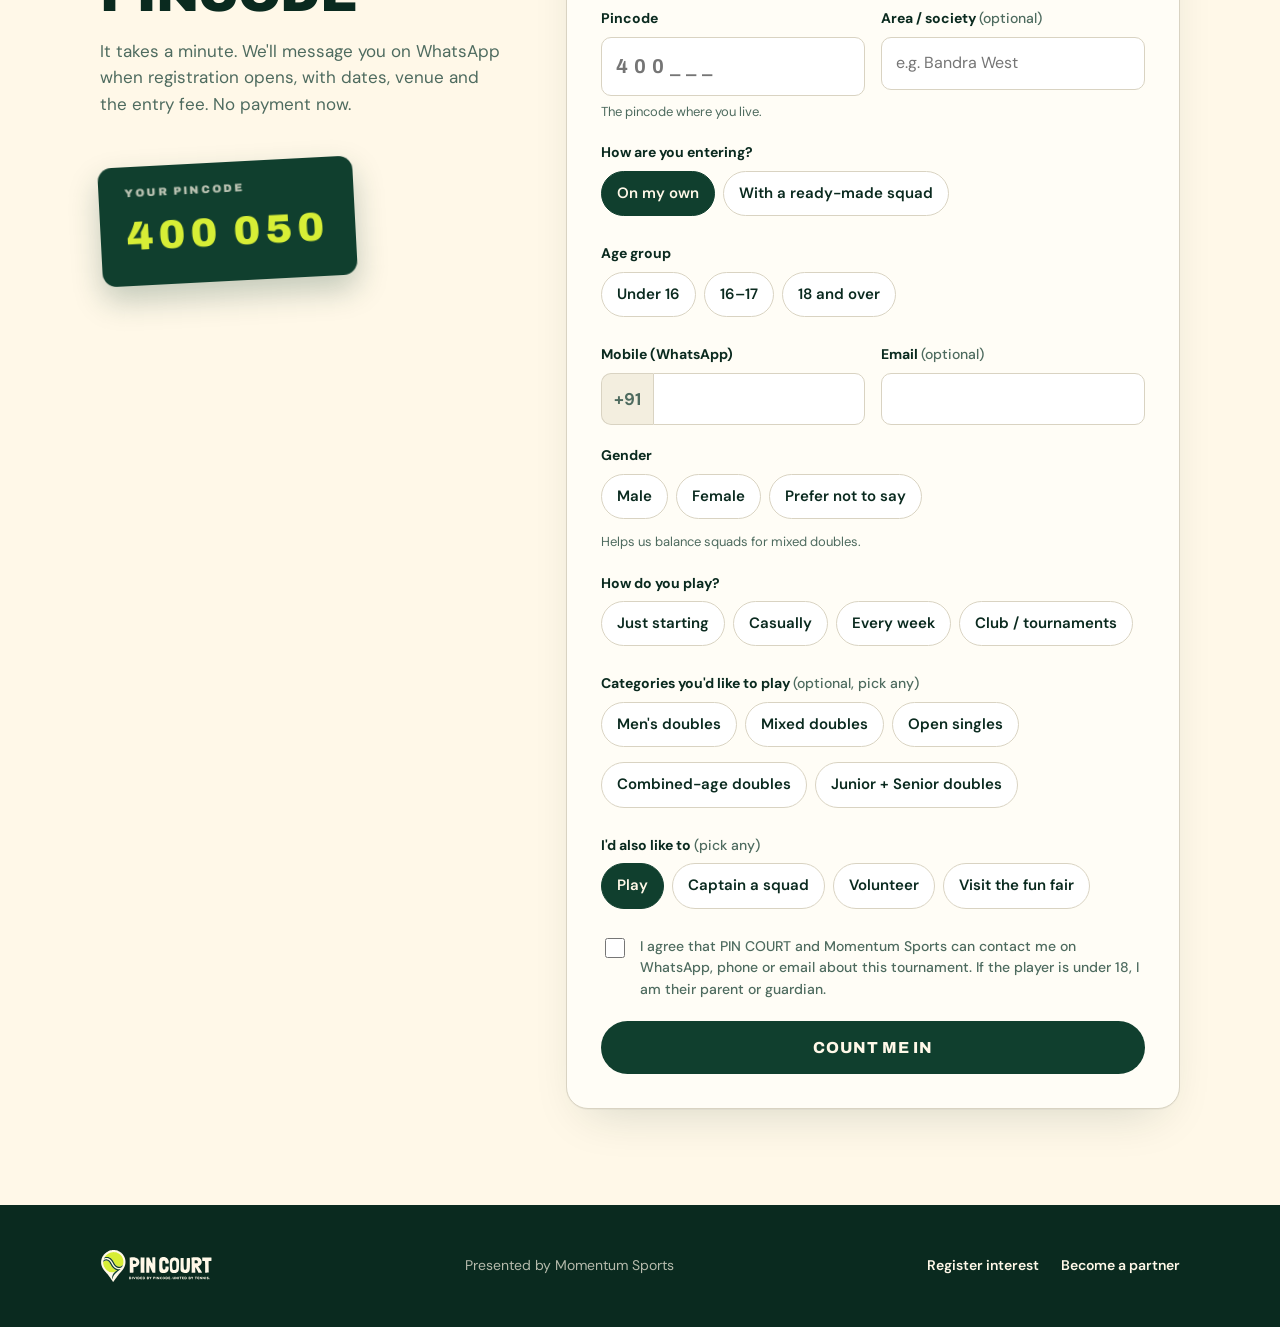
==== commit 069e42b8: "Version tags so updates show immediately" ====
--- a/index.html
+++ b/index.html
@@ -15,7 +15,7 @@
   <link rel="icon" type="image/png" href="assets/favicon.png">
   <link rel="apple-touch-icon" href="assets/apple-touch-icon.png">
   <link rel="preload" href="assets/fonts/archivo-latin-900-normal.woff2" as="font" type="font/woff2" crossorigin>
-  <link rel="stylesheet" href="assets/styles.css">
+  <link rel="stylesheet" href="assets/styles.css?v=7">
 </head>
 <body>
 
@@ -344,8 +344,8 @@
   </div>
 </footer>
 
-<script src="config.js"></script>
-<script src="assets/forms.js"></script>
-<script src="assets/fx.js"></script>
+<script src="config.js?v=7"></script>
+<script src="assets/forms.js?v=7"></script>
+<script src="assets/fx.js?v=7"></script>
 </body>
 </html>
--- a/assets/styles.css
+++ b/assets/styles.css
@@ -543,3 +543,78 @@
   .hero-mark { margin-bottom: 70px; width: min(270px, 64%); }
 }
 .cur .r { width: 52px; height: 52px; left: -12px; top: -16px; }
+
+/* =========================================================
+   v7: hero court scene (perspective court, raised net, pin on the net)
+   ========================================================= */
+.hero-scene { position: relative; width: 100%; max-width: 580px; justify-self: end; }
+.scene { display: block; width: 100%; height: auto; overflow: visible; }
+.scene .sur { fill: rgba(0,0,0,.16); }
+.scene .surf { fill: #1A5A3F; }
+.scene .ln { stroke: rgba(255,248,232,.85); stroke-width: 1.6; stroke-linecap: round; }
+.scene .netbody { fill: rgba(10,42,31,.38); }
+.scene .mesh { stroke: rgba(255,248,232,.22); stroke-width: .6; }
+.scene .tape { fill: none; stroke: #FFF8E8; stroke-width: 3; stroke-linejoin: round; }
+.scene .post { stroke: #0A2A1F; stroke-width: 5; stroke-linecap: round; }
+.scene .strap { stroke: #FFF8E8; stroke-width: 2; opacity: .8; }
+.scene .scene-pin { cursor: pointer; }
+.scene .scene-pin image { transform-box: fill-box; transform-origin: 50% 100%; animation: pin-bob 3.2s ease-in-out infinite; }
+.scene .pin-shadow { fill: rgba(0,0,0,.35); filter: blur(2px); transform-box: fill-box; transform-origin: center; animation: pin-shade 3.2s ease-in-out infinite; }
+@keyframes pin-bob { 50% { transform: translateY(-7px); } }
+@keyframes pin-shade { 50% { transform: scale(.82); opacity: .7; } }
+.scene .scene-pin.boing image { animation: pin-boing .7s cubic-bezier(.3,1.5,.5,1); }
+@keyframes pin-boing { 0% { transform: scale(1,1); } 25% { transform: scale(1.12,.84); } 55% { transform: translateY(-34px) scale(.94,1.08); } 100% { transform: none; } }
+.scene .sball circle { fill: url(#ballg); stroke: rgba(10,42,31,.5); stroke-width: .6; }
+.scene .sshadow { fill: rgba(0,0,0,.45); }
+.scene .mark { fill: none; stroke: #FFF8E8; stroke-width: 1.2; opacity: 0; animation: mark 1.4s ease-out forwards; }
+@keyframes mark { 0% { opacity: .9; } 100% { opacity: 0; } }
+.scene-hint { margin: 6px 0 0; text-align: center; font-size: 12px; letter-spacing: .14em; text-transform: uppercase; font-weight: 700; color: rgba(255,248,232,.45); }
+.hero.hero-has-scene .hero-inner { align-items: center; }
+@media (min-width: 901px) {
+  .hero.hero-has-scene { padding-bottom: 90px; }
+  .hero.hero-has-scene .hero-inner { grid-template-columns: 1fr 1fr; gap: 24px; }
+}
+@media (max-width: 900px) {
+  .hero.hero-has-scene { padding-bottom: 40px; }
+  .hero-scene { justify-self: center; max-width: 520px; margin-top: 4px; }
+  .scene-hint { margin-top: 2px; }
+}
+
+/* =========================================================
+   phones: tap-to-drop balls, scroll ball, sticky call-to-action
+   ========================================================= */
+.drop { position: fixed; z-index: 9998; pointer-events: none; width: 0; height: 0; }
+.drop i { position: absolute; left: -11px; top: -11px; width: 22px; height: 22px; border-radius: 50%; background: radial-gradient(circle at 35% 30%, #F1FF8A, #D7EE36 55%, #A9BE1A); border: 1.5px solid #0A2A1F; animation: drop-y 1.3s forwards; }
+.drop b { position: absolute; left: -12px; top: 128px; width: 24px; height: 7px; border-radius: 50%; background: rgba(0,0,0,.35); filter: blur(2px); animation: drop-sh 1.3s forwards; }
+@keyframes drop-y {
+  0% { transform: translateY(0) scale(.6); animation-timing-function: cubic-bezier(.5,0,1,.5); }
+  30% { transform: translateY(130px) scale(1.1,.85); animation-timing-function: cubic-bezier(0,.5,.5,1); }
+  55% { transform: translateY(70px) scale(1); animation-timing-function: cubic-bezier(.5,0,1,.5); }
+  75% { transform: translateY(130px) scale(1.06,.9); animation-timing-function: cubic-bezier(0,.5,.5,1); }
+  88% { transform: translateY(108px); opacity: 1; animation-timing-function: cubic-bezier(.5,0,1,.5); }
+  100% { transform: translateY(130px); opacity: 0; }
+}
+@keyframes drop-sh { 0% { transform: scale(.2); opacity: 0; } 30% { transform: scale(1); opacity: 1; } 55% { transform: scale(.6); opacity: .5; } 75% { transform: scale(1); opacity: 1; } 100% { opacity: 0; } }
+
+.scroll-ball { position: fixed; z-index: 60; left: 0; right: 0; top: 0; height: 3px; pointer-events: none; padding-top: env(safe-area-inset-top, 0px); }
+.scroll-ball .bar { height: 3px; background: var(--lime); transform-origin: 0 50%; transform: scaleX(0); }
+.scroll-ball .b { position: absolute; top: calc(env(safe-area-inset-top, 0px) - 4px); left: 0; width: 11px; height: 11px; margin-left: -6px; border-radius: 50%; background: var(--lime); border: 1.5px solid var(--deep); }
+
+.sticky-cta { position: fixed; z-index: 70; left: 0; right: 0; bottom: 0; padding: 10px max(16px, env(safe-area-inset-right, 0px)) calc(10px + env(safe-area-inset-bottom, 0px)) max(16px, env(safe-area-inset-left, 0px)); background: rgba(10,42,31,.94); backdrop-filter: blur(8px); -webkit-backdrop-filter: blur(8px); display: flex; align-items: center; gap: 12px; transform: translateY(110%); transition: transform .35s cubic-bezier(.2,.8,.2,1); border-top: 1px solid rgba(215,238,54,.25); }
+.sticky-cta.show { transform: none; }
+.sticky-cta img { width: 26px; height: auto; animation: float 2.6s ease-in-out infinite; }
+.sticky-cta span { flex: 1; color: var(--cream); font-size: 14px; font-weight: 600; line-height: 1.25; }
+.sticky-cta .btn { padding: 12px 18px; font-size: 14px; flex: none; }
+@media (min-width: 901px) { .sticky-cta { display: none; } }
+@media (max-width: 900px) {
+  .pin-card { display: inline-block; font-size: 30px; padding: 14px 20px; margin-top: 18px; }
+  body { padding-bottom: 0; }
+}
+@media (prefers-reduced-motion: reduce) { .drop, .scroll-ball .b { display: none; } .scene .scene-pin image, .scene .pin-shadow { animation: none; } }
+.hero-scene::before { content: ""; position: absolute; left: 4%; right: 4%; bottom: 8%; height: 30%; background: radial-gradient(ellipse at 50% 60%, rgba(0,0,0,.35), transparent 70%); filter: blur(10px); pointer-events: none; }
+.scene { position: relative; }
+@media (max-width: 900px) {
+  .hero.hero-has-scene { padding-top: 92px; }
+  .hero.hero-has-scene .hero-scene { order: -1; max-width: 460px; margin: 0 auto -6px; }
+  .hero.hero-has-scene .scene-hint { display: none; }
+}
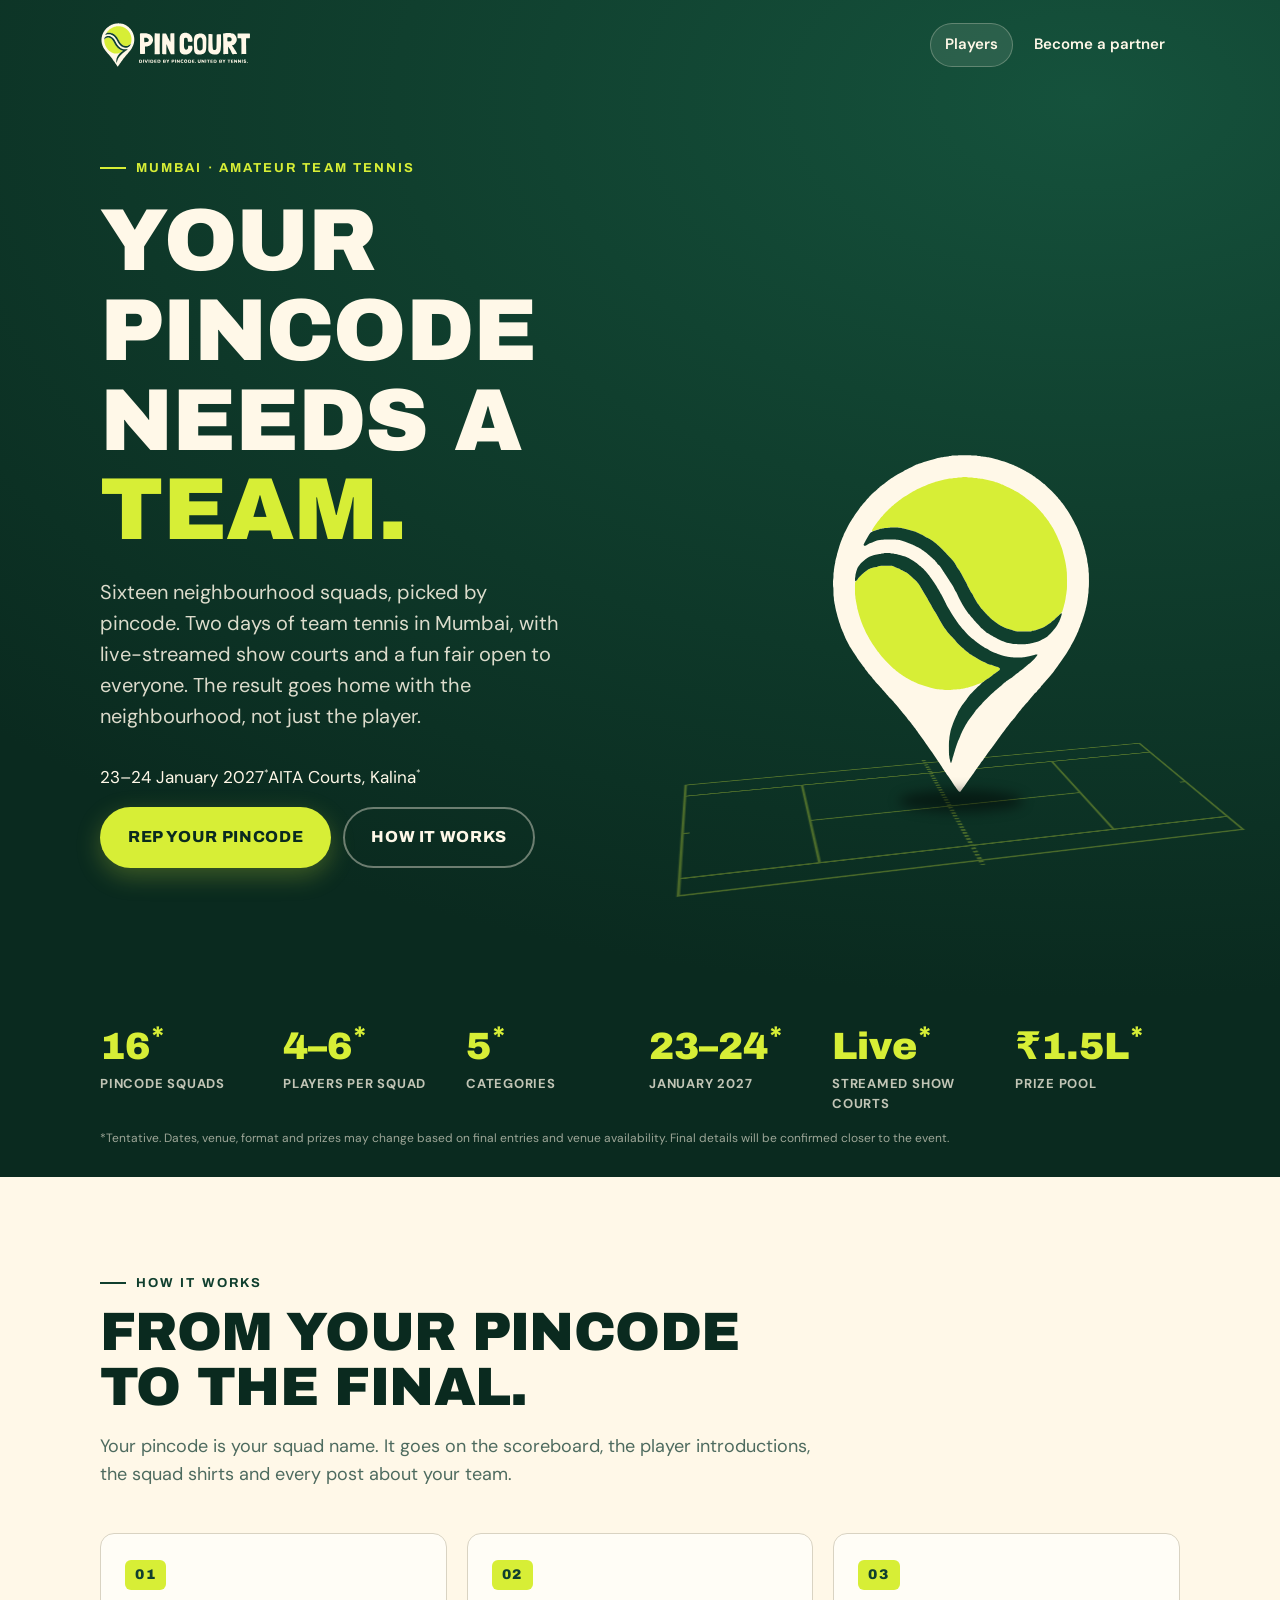
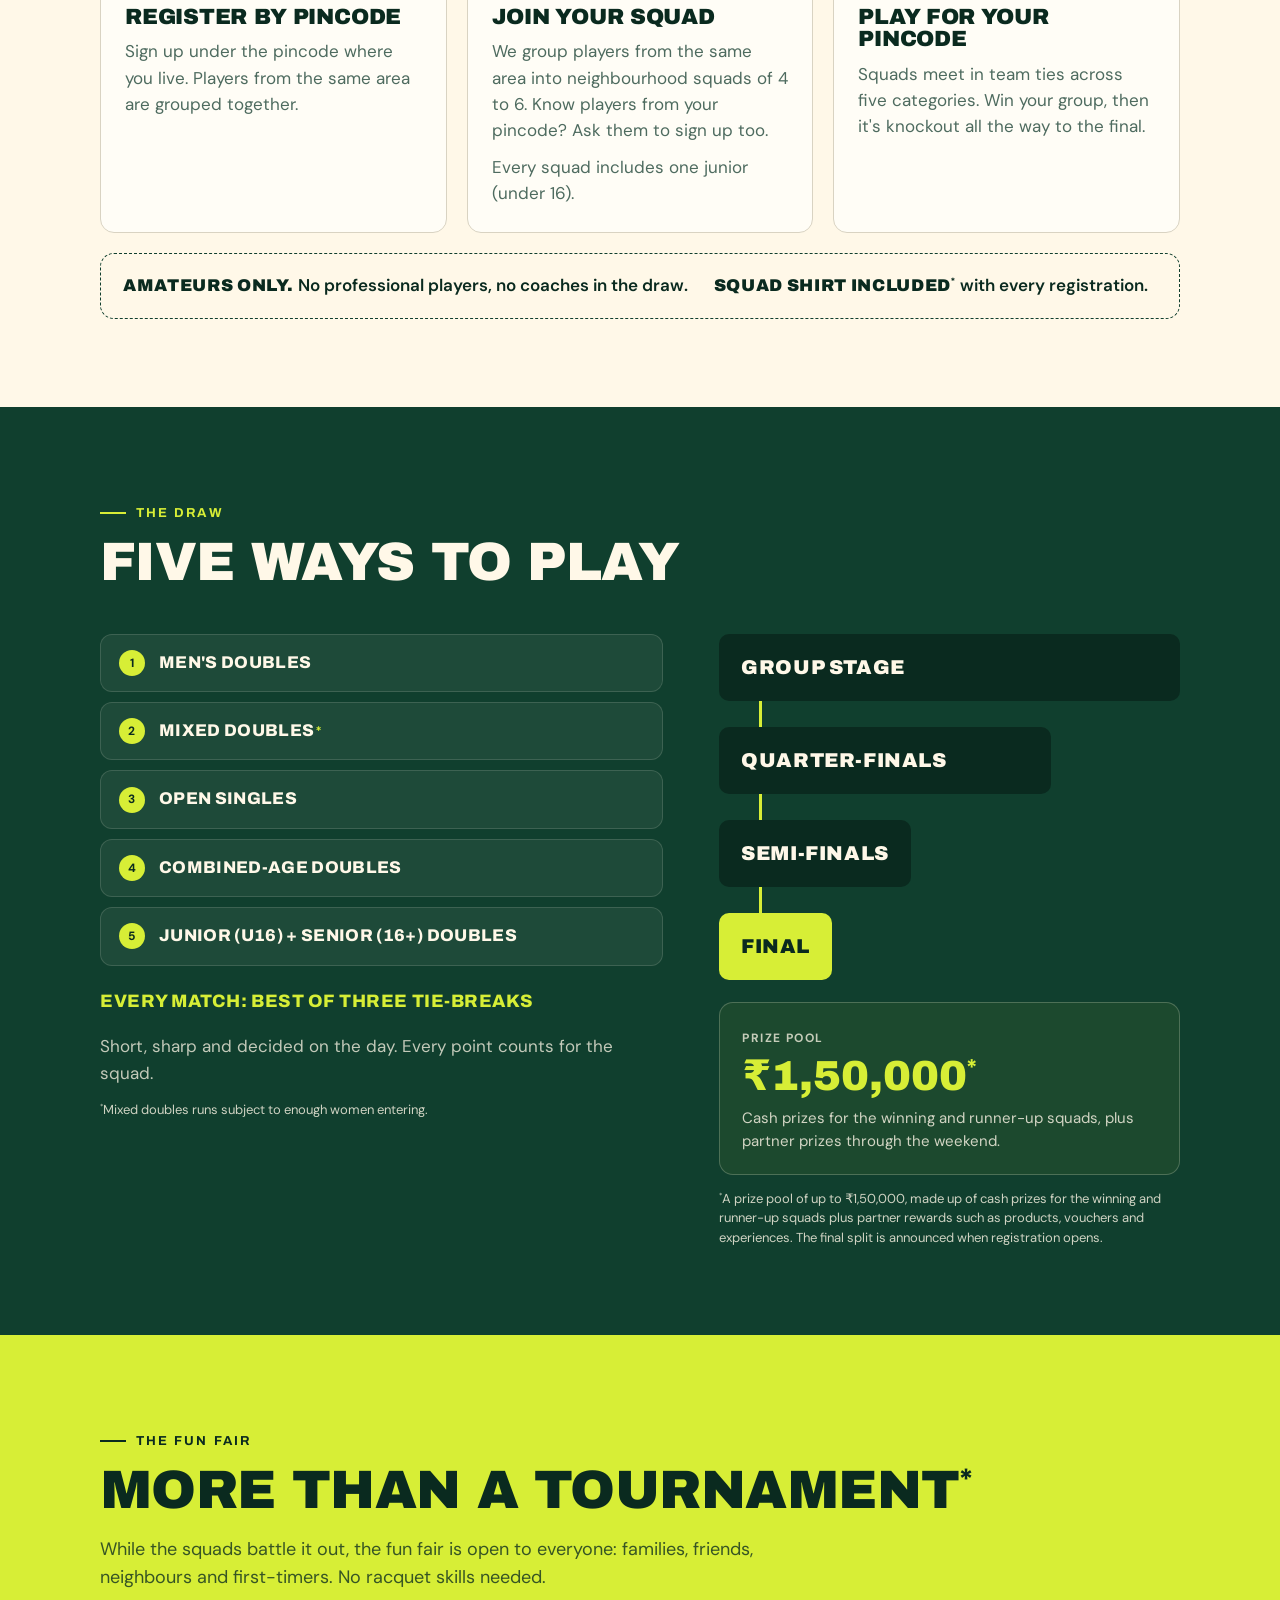
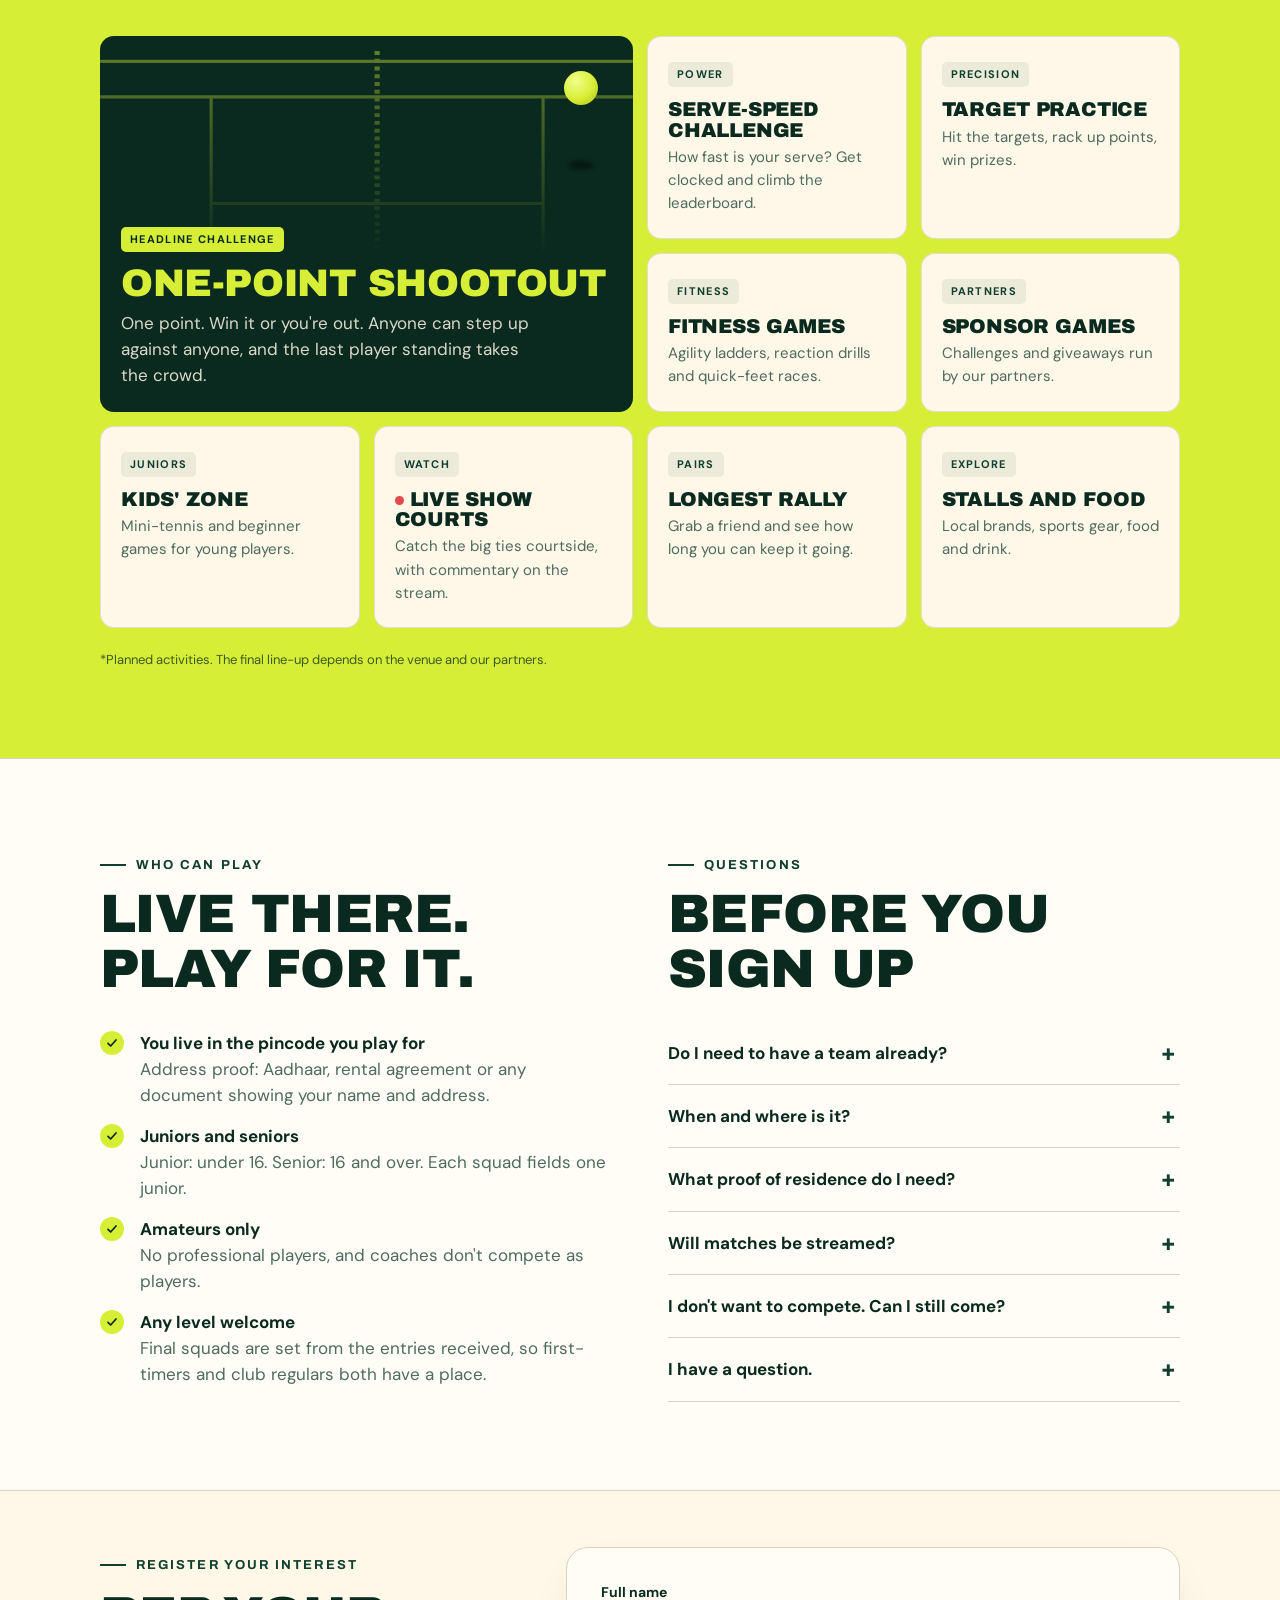
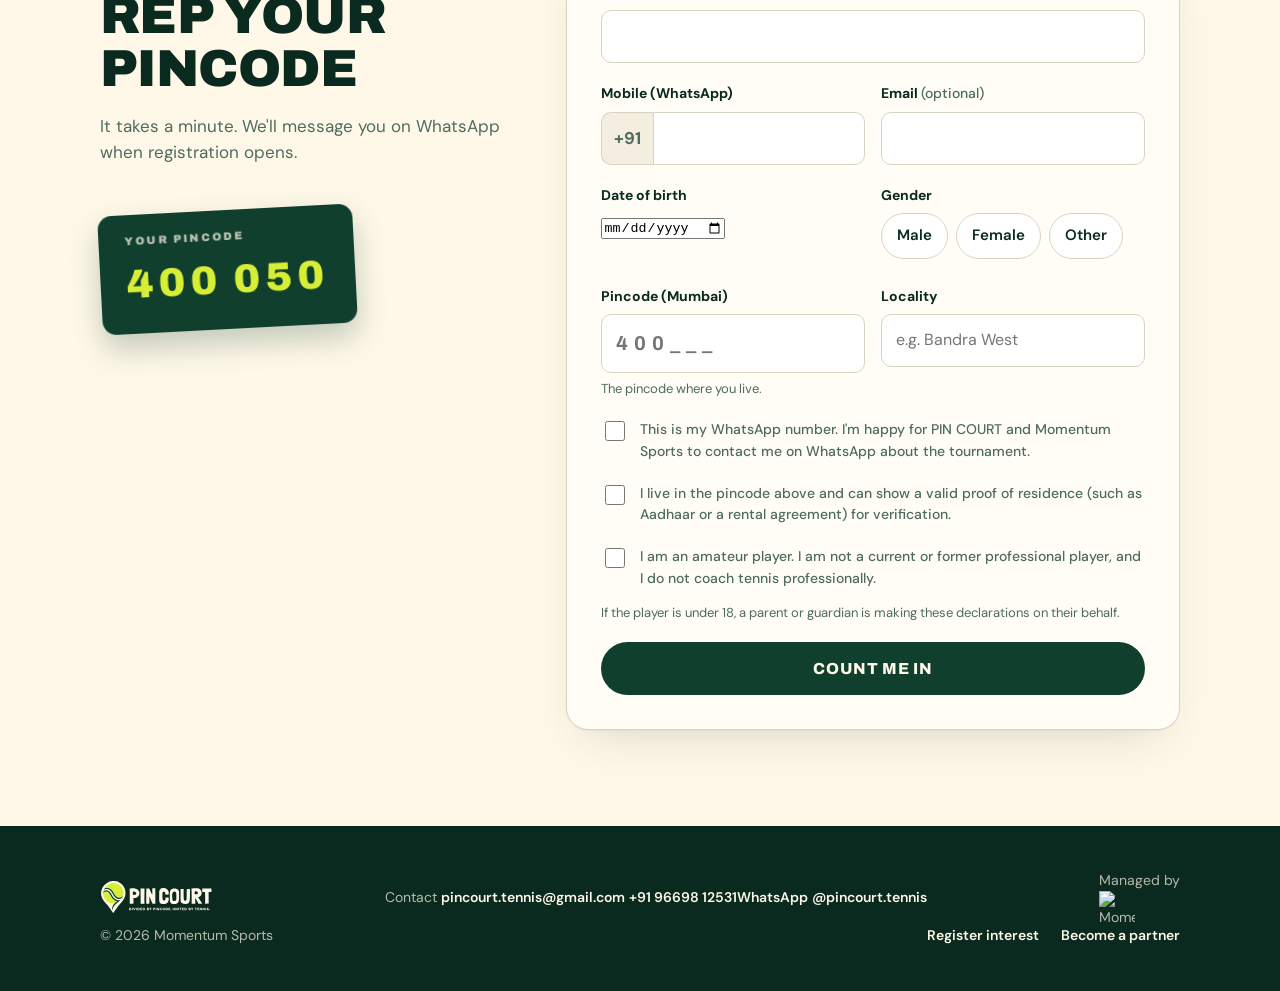
==== commit c67ee562: "Final pages: new player form, tentative dates and venue, contacts, Momentum Sports" ====
--- a/index.html
+++ b/index.html
@@ -15,7 +15,7 @@
   <link rel="icon" type="image/png" href="assets/favicon.png">
   <link rel="apple-touch-icon" href="assets/apple-touch-icon.png">
   <link rel="preload" href="assets/fonts/archivo-latin-900-normal.woff2" as="font" type="font/woff2" crossorigin>
-  <link rel="stylesheet" href="assets/styles.css?v=7">
+  <link rel="stylesheet" href="assets/styles.css?v=8">
 </head>
 <body>
 
@@ -42,28 +42,20 @@
   </div>
 </header>
 
-<section class="hero hero-has-scene">
+<section class="hero">
+  <img class="court" src="assets/court.svg" alt="" aria-hidden="true">
   <div class="wrap hero-inner">
     <div>
       <span class="eyebrow">Mumbai · Amateur team tennis</span>
       <h1>Your pincode needs a <em>team.</em></h1>
       <p class="lede">Sixteen neighbourhood squads, picked by pincode. Two days of team tennis in Mumbai, with live-streamed show courts and a fun fair open to everyone. The result goes home with the neighbourhood, not just the player.</p>
+      <p class="when"><span>23–24 January 2027<sup>*</sup></span><span>AITA Courts, Kalina<sup>*</sup></span></p>
       <div class="hero-actions">
         <a class="btn btn-lime" href="#join">Rep your pincode</a>
         <a class="btn btn-ghost" href="#format">How it works</a>
       </div>
     </div>
-    <div class="hero-scene" data-scene="1">
-      <svg class="scene" viewBox="20 84 560 330" role="img" aria-label="A tennis court with the PIN COURT pin standing on the net">
-  <defs><radialGradient id="ballg" cx="35%" cy="30%" r="70%"><stop offset="0" stop-color="#F1FF8A"/><stop offset=".55" stop-color="#D7EE36"/><stop offset="1" stop-color="#A9BE1A"/></radialGradient></defs>
-  <polygon class="surf" points="39.8,396.7 560.2,396.7 371.5,190.2 228.5,190.2"/><g class="lines"><line class="ln" x1="39.8" y1="396.7" x2="560.2" y2="396.7"/><line class="ln" x1="228.5" y1="190.2" x2="371.5" y2="190.2"/><line class="ln" x1="39.8" y1="396.7" x2="228.5" y2="190.2"/><line class="ln" x1="560.2" y1="396.7" x2="371.5" y2="190.2"/><line class="ln" x1="104.8" y1="396.7" x2="246.4" y2="190.2"/><line class="ln" x1="495.2" y1="396.7" x2="353.6" y2="190.2"/><line class="ln" x1="178.7" y1="288.9" x2="421.3" y2="288.9"/><line class="ln" x1="235.6" y1="205.9" x2="364.4" y2="205.9"/><line class="ln" x1="300.0" y1="288.9" x2="300.0" y2="205.9"/><line class="ln" x1="300.0" y1="396.7" x2="300.0" y2="387.5"/><line class="ln" x1="300.0" y1="190.2" x2="300.0" y2="190.9"/></g>
-  <g class="layer-far"></g>
-  <polygon class="netbody" points="169.2,212.8 180.1,213.3 191.0,213.8 201.9,214.2 212.8,214.6 223.7,214.9 234.6,215.2 245.5,215.4 256.4,215.6 267.3,215.8 278.2,215.9 289.1,216.0 300.0,216.0 310.9,216.0 321.8,215.9 332.7,215.8 343.6,215.6 354.5,215.4 365.4,215.2 376.3,214.9 387.2,214.6 398.1,214.2 409.0,213.8 419.9,213.3 430.8,212.8 430.8,234.7 419.9,234.7 409.0,234.7 398.1,234.7 387.2,234.7 376.3,234.7 365.4,234.7 354.5,234.7 343.6,234.7 332.7,234.7 321.8,234.7 310.9,234.7 300.0,234.7 289.1,234.7 278.2,234.7 267.3,234.7 256.4,234.7 245.5,234.7 234.6,234.7 223.7,234.7 212.8,234.7 201.9,234.7 191.0,234.7 180.1,234.7 169.2,234.7"/><g class="netmesh"><line class="mesh" x1="180.1" y1="234.7" x2="180.1" y2="213.3"/><line class="mesh" x1="191.0" y1="234.7" x2="191.0" y2="213.8"/><line class="mesh" x1="201.9" y1="234.7" x2="201.9" y2="214.2"/><line class="mesh" x1="212.8" y1="234.7" x2="212.8" y2="214.6"/><line class="mesh" x1="223.7" y1="234.7" x2="223.7" y2="214.9"/><line class="mesh" x1="234.6" y1="234.7" x2="234.6" y2="215.2"/><line class="mesh" x1="245.5" y1="234.7" x2="245.5" y2="215.4"/><line class="mesh" x1="256.4" y1="234.7" x2="256.4" y2="215.6"/><line class="mesh" x1="267.3" y1="234.7" x2="267.3" y2="215.8"/><line class="mesh" x1="278.2" y1="234.7" x2="278.2" y2="215.9"/><line class="mesh" x1="289.1" y1="234.7" x2="289.1" y2="216.0"/><line class="mesh" x1="300.0" y1="234.7" x2="300.0" y2="216.0"/><line class="mesh" x1="310.9" y1="234.7" x2="310.9" y2="216.0"/><line class="mesh" x1="321.8" y1="234.7" x2="321.8" y2="215.9"/><line class="mesh" x1="332.7" y1="234.7" x2="332.7" y2="215.8"/><line class="mesh" x1="343.6" y1="234.7" x2="343.6" y2="215.6"/><line class="mesh" x1="354.5" y1="234.7" x2="354.5" y2="215.4"/><line class="mesh" x1="365.4" y1="234.7" x2="365.4" y2="215.2"/><line class="mesh" x1="376.3" y1="234.7" x2="376.3" y2="214.9"/><line class="mesh" x1="387.2" y1="234.7" x2="387.2" y2="214.6"/><line class="mesh" x1="398.1" y1="234.7" x2="398.1" y2="214.2"/><line class="mesh" x1="409.0" y1="234.7" x2="409.0" y2="213.8"/><line class="mesh" x1="419.9" y1="234.7" x2="419.9" y2="213.3"/><line class="mesh" x1="169.2" y1="231.0" x2="430.8" y2="231.0"/><line class="mesh" x1="169.2" y1="227.4" x2="430.8" y2="227.4"/><line class="mesh" x1="169.2" y1="223.7" x2="430.8" y2="223.7"/><line class="mesh" x1="169.2" y1="220.1" x2="430.8" y2="220.1"/><line class="mesh" x1="169.2" y1="216.4" x2="430.8" y2="216.4"/></g><line class="post" x1="169.2" y1="234.7" x2="169.2" y2="212.8"/><line class="post" x1="430.8" y1="234.7" x2="430.8" y2="212.8"/><line class="strap" x1="300.0" y1="234.7" x2="300.0" y2="216.0"/><polyline class="tape" points="169.2,212.8 180.1,213.3 191.0,213.8 201.9,214.2 212.8,214.6 223.7,214.9 234.6,215.2 245.5,215.4 256.4,215.6 267.3,215.8 278.2,215.9 289.1,216.0 300.0,216.0 310.9,216.0 321.8,215.9 332.7,215.8 343.6,215.6 354.5,215.4 365.4,215.2 376.3,214.9 387.2,214.6 398.1,214.2 409.0,213.8 419.9,213.3 430.8,212.8"/>
-  <g class="layer-near"></g>
-  <g class="scene-pin"><ellipse class="pin-shadow" cx="300.0" cy="236.7" rx="40" ry="6"/><image href="assets/icon-reversed.svg" x="248.0" y="86.6" width="104" height="134.4"/></g>
-</svg>
-      <p class="scene-hint">Tap the pin</p>
-    </div>
+    <div class="hero-mark"><img src="assets/icon-reversed.svg" alt=""></div>
   </div>
 </section>
 
@@ -72,17 +64,17 @@
     <div class="band-item"><b>16<sup>*</sup></b><span>Pincode squads</span></div>
     <div class="band-item"><b>4–6<sup>*</sup></b><span>Players per squad</span></div>
     <div class="band-item"><b>5<sup>*</sup></b><span>Categories</span></div>
-    <div class="band-item"><b>2<sup>*</sup></b><span>Days of tennis</span></div>
+    <div class="band-item"><b>23–24<sup>*</sup></b><span>January 2027</span></div>
     <div class="band-item"><b>Live<sup>*</sup></b><span>Streamed show courts</span></div>
     <div class="band-item"><b>₹1.5L<sup>*</sup></b><span>Prize pool</span></div>
   </div>
-  <div class="wrap"><p class="band-note">*Planned format. Numbers, categories, schedule and prizes may change once entries and the venue are confirmed.</p></div>
+  <div class="wrap"><p class="band-note">*Tentative. Dates, venue, format and prizes may change based on final entries and venue availability. Final details will be confirmed closer to the event.</p></div>
 </div>
 
 <section class="section" id="format">
   <div class="wrap">
     <span class="eyebrow">How it works</span>
-    <h2>Two ways in. One route to the final.</h2>
+    <h2>From your pincode to the final.</h2>
     <p class="intro">Your pincode is your squad name. It goes on the scoreboard, the player introductions, the squad shirts and every post about your team.</p>
     <div class="section-body steps">
       <div class="step">
@@ -92,8 +84,8 @@
       </div>
       <div class="step">
         <span class="num">02</span>
-        <h3>Join or bring a squad</h3>
-        <p>Enter on your own and we'll place you in your neighbourhood squad, or enter as a ready-made squad of 4 to 6 players from the same area.</p>
+        <h3>Join your squad</h3>
+        <p>We group players from the same area into neighbourhood squads of 4 to 6. Know players from your pincode? Ask them to sign up too.</p>
         <p>Every squad includes one junior (under 16).</p>
       </div>
       <div class="step">
@@ -176,11 +168,12 @@
     <div class="faq">
       <span class="eyebrow">Questions</span>
       <h2 style="margin-bottom:24px">Before you sign up</h2>
-      <details><summary>Do I need to have a team already?</summary><p>No. Most players enter on their own and we build squads by pincode. If you already have 4 to 6 players from the same area, you can enter together.</p></details>
-      <details><summary>Is there an entry fee?</summary><p>Yes. The fee is announced when registration opens, and it includes your squad playing shirt. Registering interest now is free.</p></details>
-      <details><summary>When and where is it?</summary><p>A two-day weekend in Mumbai. Dates and venue go out first to everyone who registers interest.</p></details>
+      <details><summary>Do I need to have a team already?</summary><p>No. Sign up on your own and we build squads by pincode. Friends from the same area can each register, and we'll keep you together where we can.</p></details>
+      <details><summary>When and where is it?</summary><p>Tentatively 23–24 January 2027 at AITA Courts, Kalina, Mumbai.<sup>*</sup> Final dates and venue are confirmed closer to the event, based on entries and venue availability.</p></details>
+      <details><summary>What proof of residence do I need?</summary><p>Any document showing your name and an address in your pincode, such as Aadhaar, a rental agreement or a utility bill. We may ask to see it before squads are confirmed.</p></details>
       <details><summary>Will matches be streamed?</summary><p>Yes. The show courts are streamed live with commentary, including the semi-finals and the final.</p></details>
-      <details><summary>I don't want to compete. Can I still come?</summary><p>Yes. The fun fair is open to everyone all day: the One-Point Shootout, serve-speed and target challenges, fitness games, a kids' zone and stalls. Tick "Visit the fun fair" in the form.</p></details>
+      <details><summary>I don't want to compete. Can I still come?</summary><p>Yes. The fun fair is open to everyone all day: the One-Point Shootout, serve-speed and target challenges, fitness games, a kids' zone and stalls.</p></details>
+      <details><summary>I have a question.</summary><p>Write to <a href="mailto:pincourt.tennis@gmail.com">pincourt.tennis@gmail.com</a> or call / WhatsApp <a href="https://wa.me/919669812531">+91 96698 12531</a>.</p></details>
     </div>
   </div>
 </section>
@@ -190,7 +183,7 @@
     <div class="form-intro">
       <span class="eyebrow">Register your interest</span>
       <h2>Rep your pincode</h2>
-      <p>It takes a minute. We'll message you on WhatsApp when registration opens, with dates, venue and the entry fee. No payment now.</p>
+      <p>It takes a minute. We'll message you on WhatsApp when registration opens.</p>
       <div class="pin-card" aria-hidden="true"><small>YOUR PINCODE</small>400 _ _ _</div>
     </div>
 
@@ -199,63 +192,7 @@
         <div class="field">
           <label for="p-name">Full name</label>
           <input id="p-name" name="name" type="text" autocomplete="name" required maxlength="80">
-          <div class="err">Please enter your name.</div>
-        </div>
-
-        <div class="row">
-          <div class="field">
-            <label for="p-pin">Pincode</label>
-            <input id="p-pin" name="pincode" class="pin-input" type="text" inputmode="numeric" autocomplete="postal-code" placeholder="400___" required maxlength="6" pattern="[1-9][0-9]{5}">
-            <div class="hint" id="pin-hint">The pincode where you live.</div>
-            <div class="err">Enter a 6-digit pincode.</div>
-          </div>
-          <div class="field">
-            <label for="p-area">Area / society <span class="opt">(optional)</span></label>
-            <input id="p-area" name="area" type="text" maxlength="80" placeholder="e.g. Bandra West">
-          </div>
-        </div>
-
-        <div class="field">
-          <span class="label" id="entry-label">How are you entering?</span>
-          <div class="chips" role="radiogroup" aria-labelledby="entry-label">
-            <label class="chip"><input type="radio" name="entryType" value="Individual" required checked><span>On my own</span></label>
-            <label class="chip"><input type="radio" name="entryType" value="Ready-made squad"><span>With a ready-made squad</span></label>
-          </div>
-          <div class="err">Please choose one.</div>
-        </div>
-
-        <div class="guardian" id="squad-box">
-          <div class="field">
-            <label for="p-squadsize">How many players in your squad?</label>
-            <select id="p-squadsize" name="squadSize">
-              <option value="">Choose</option>
-              <option>4</option><option>5</option><option>6</option>
-            </select>
-            <div class="err">Squads have 4 to 6 players.</div>
-          </div>
-          <div class="field">
-            <label for="p-squad">Other players' names <span class="opt">(optional)</span></label>
-            <textarea id="p-squad" name="squadPlayers" maxlength="600" style="min-height:80px" placeholder="One per line. Remember: one junior (under 16) per squad."></textarea>
-          </div>
-        </div>
-
-        <div class="field">
-          <span class="label" id="age-label">Age group</span>
-          <div class="chips" role="radiogroup" aria-labelledby="age-label">
-            <label class="chip"><input type="radio" name="ageGroup" value="Under 16" required><span>Under 16</span></label>
-            <label class="chip"><input type="radio" name="ageGroup" value="16-17"><span>16–17</span></label>
-            <label class="chip"><input type="radio" name="ageGroup" value="18+"><span>18 and over</span></label>
-          </div>
-          <div class="err">Please choose an age group.</div>
-        </div>
-
-        <div class="guardian" id="guardian">
-          <div class="field">
-            <label for="p-gname">Parent / guardian name</label>
-            <input id="p-gname" name="guardianName" type="text" maxlength="80">
-            <div class="err">A parent or guardian must fill this in for players under 18.</div>
-          </div>
-          <div class="hint">For players under 18, please use the parent or guardian's mobile number below.</div>
+          <div class="err">Please enter your full name.</div>
         </div>
 
         <div class="row">
@@ -271,54 +208,62 @@
           </div>
         </div>
 
-        <div class="field">
-          <span class="label" id="gender-label">Gender</span>
-          <div class="chips" role="radiogroup" aria-labelledby="gender-label">
-            <label class="chip"><input type="radio" name="gender" value="Male" required><span>Male</span></label>
-            <label class="chip"><input type="radio" name="gender" value="Female"><span>Female</span></label>
-            <label class="chip"><input type="radio" name="gender" value="Prefer not to say"><span>Prefer not to say</span></label>
-          </div>
-          <div class="hint">Helps us balance squads for mixed doubles.</div>
-          <div class="err">Please choose one.</div>
-        </div>
-
-        <div class="field">
-          <span class="label" id="level-label">How do you play?</span>
-          <div class="chips" role="radiogroup" aria-labelledby="level-label">
-            <label class="chip"><input type="radio" name="level" value="Just starting" required><span>Just starting</span></label>
-            <label class="chip"><input type="radio" name="level" value="Casual"><span>Casually</span></label>
-            <label class="chip"><input type="radio" name="level" value="Regular"><span>Every week</span></label>
-            <label class="chip"><input type="radio" name="level" value="Competitive"><span>Club / tournaments</span></label>
-          </div>
-          <div class="err">Please choose one.</div>
-        </div>
-
-        <div class="field">
-          <span class="label" id="cat-label">Categories you'd like to play <span class="opt">(optional, pick any)</span></span>
-          <div class="chips" role="group" aria-labelledby="cat-label">
-            <label class="chip"><input type="checkbox" name="categories" value="Men's doubles"><span>Men's doubles</span></label>
-            <label class="chip"><input type="checkbox" name="categories" value="Mixed doubles"><span>Mixed doubles</span></label>
-            <label class="chip"><input type="checkbox" name="categories" value="Open singles"><span>Open singles</span></label>
-            <label class="chip"><input type="checkbox" name="categories" value="Combined-age doubles"><span>Combined-age doubles</span></label>
-            <label class="chip"><input type="checkbox" name="categories" value="Junior + Senior doubles"><span>Junior + Senior doubles</span></label>
-          </div>
-        </div>
-
-        <div class="field">
-          <span class="label" id="want-label">I'd also like to <span class="opt">(pick any)</span></span>
-          <div class="chips" role="group" aria-labelledby="want-label">
-            <label class="chip"><input type="checkbox" name="interest" value="Play" checked><span>Play</span></label>
-            <label class="chip"><input type="checkbox" name="interest" value="Captain a squad"><span>Captain a squad</span></label>
-            <label class="chip"><input type="checkbox" name="interest" value="Volunteer"><span>Volunteer</span></label>
-            <label class="chip"><input type="checkbox" name="interest" value="Fun fair"><span>Visit the fun fair</span></label>
+        <div class="row">
+          <div class="field">
+            <label for="p-dob">Date of birth</label>
+            <input id="p-dob" name="dob" type="date" required min="1930-01-01">
+            <div class="err">Please enter a valid date of birth.</div>
+          </div>
+          <div class="field">
+            <span class="label" id="gender-label">Gender</span>
+            <div class="chips" role="radiogroup" aria-labelledby="gender-label">
+              <label class="chip"><input type="radio" name="gender" value="Male" required><span>Male</span></label>
+              <label class="chip"><input type="radio" name="gender" value="Female"><span>Female</span></label>
+              <label class="chip"><input type="radio" name="gender" value="Other"><span>Other</span></label>
+            </div>
+            <div class="err">Please choose one.</div>
+          </div>
+        </div>
+
+        <div class="guardian" id="guardian">
+          <div class="field">
+            <label for="p-gname">Parent / guardian name</label>
+            <input id="p-gname" name="guardianName" type="text" maxlength="80">
+            <div class="err">Players under 18 need a parent or guardian to register them.</div>
+          </div>
+          <div class="hint">The player is under 18, so a parent or guardian should fill in this form and use their own mobile number above.</div>
+        </div>
+
+        <div class="row">
+          <div class="field">
+            <label for="p-pin">Pincode (Mumbai)</label>
+            <input id="p-pin" name="pincode" class="pin-input" type="text" inputmode="numeric" autocomplete="postal-code" placeholder="400___" required maxlength="6" pattern="40[01][0-9]{3}">
+            <div class="hint" id="pin-hint">The pincode where you live.</div>
+            <div class="err">Enter your 6-digit Mumbai pincode (starts with 400 or 401).</div>
+          </div>
+          <div class="field">
+            <label for="p-area">Locality</label>
+            <input id="p-area" name="area" type="text" required maxlength="80" placeholder="e.g. Bandra West">
+            <div class="err">Please enter your locality.</div>
           </div>
         </div>
 
         <div class="hp" aria-hidden="true"><label>Leave this empty <input type="text" name="website" tabindex="-1" autocomplete="off"></label></div>
 
-        <div class="field">
-          <label class="consent"><input type="checkbox" name="consent" value="Yes" required><span>I agree that PIN COURT and Momentum Sports can contact me on WhatsApp, phone or email about this tournament. If the player is under 18, I am their parent or guardian.</span></label>
-          <div class="err">Please tick to continue.</div>
+        <div class="checks-block">
+          <div class="field">
+            <label class="consent"><input type="checkbox" name="whatsappConsent" value="Yes" required><span>This is my WhatsApp number. I'm happy for PIN COURT and Momentum Sports to contact me on WhatsApp about the tournament.</span></label>
+            <div class="err">Please tick to continue.</div>
+          </div>
+          <div class="field">
+            <label class="consent"><input type="checkbox" name="residenceDeclaration" value="Yes" required><span>I live in the pincode above and can show a valid proof of residence (such as Aadhaar or a rental agreement) for verification.</span></label>
+            <div class="err">Please tick to continue.</div>
+          </div>
+          <div class="field">
+            <label class="consent"><input type="checkbox" name="amateurDeclaration" value="Yes" required><span>I am an amateur player. I am not a current or former professional player, and I do not coach tennis professionally.</span></label>
+            <div class="err">Please tick to continue.</div>
+          </div>
+          <p class="hint" style="margin:-6px 0 18px">If the player is under 18, a parent or guardian is making these declarations on their behalf.</p>
         </div>
 
         <button class="btn btn-forest" type="submit">Count me in</button>
@@ -337,15 +282,21 @@
 </section>
 
 <footer class="site-footer">
-  <div class="wrap">
-    <img src="assets/lockup-reversed.svg" alt="PIN COURT">
-    <div>Presented by Momentum Sports</div>
-    <div class="foot-links"><a href="index.html#join">Register interest</a><a href="partners.html">Become a partner</a></div>
-  </div>
+  <div class="wrap foot-grid">
+    <div class="foot-brand"><img src="assets/lockup-reversed.svg" alt="PIN COURT"></div>
+    <div class="foot-contact">
+      <span class="foot-label">Contact</span>
+      <a href="mailto:pincourt.tennis@gmail.com">pincourt.tennis@gmail.com</a>
+      <span class="phone-row"><a href="tel:+919669812531">+91 96698 12531</a><a class="wa" href="https://wa.me/919669812531">WhatsApp</a></span>
+      <a href="https://www.instagram.com/pincourt.tennis/">@pincourt.tennis</a>
+    </div>
+    <div class="foot-managed"><span class="foot-label">Managed by</span><img src="assets/momentum-sports.png" alt="Momentum Sports" width="86" height="82"></div>
+  </div>
+  <div class="wrap foot-bottom"><span>© 2026 Momentum Sports</span><div class="foot-links"><a href="index.html#join">Register interest</a><a href="partners.html">Become a partner</a></div></div>
 </footer>
 
-<script src="config.js?v=7"></script>
-<script src="assets/forms.js?v=7"></script>
-<script src="assets/fx.js?v=7"></script>
+<script src="config.js?v=8"></script>
+<script src="assets/forms.js?v=8"></script>
+<script src="assets/fx.js?v=8"></script>
 </body>
 </html>
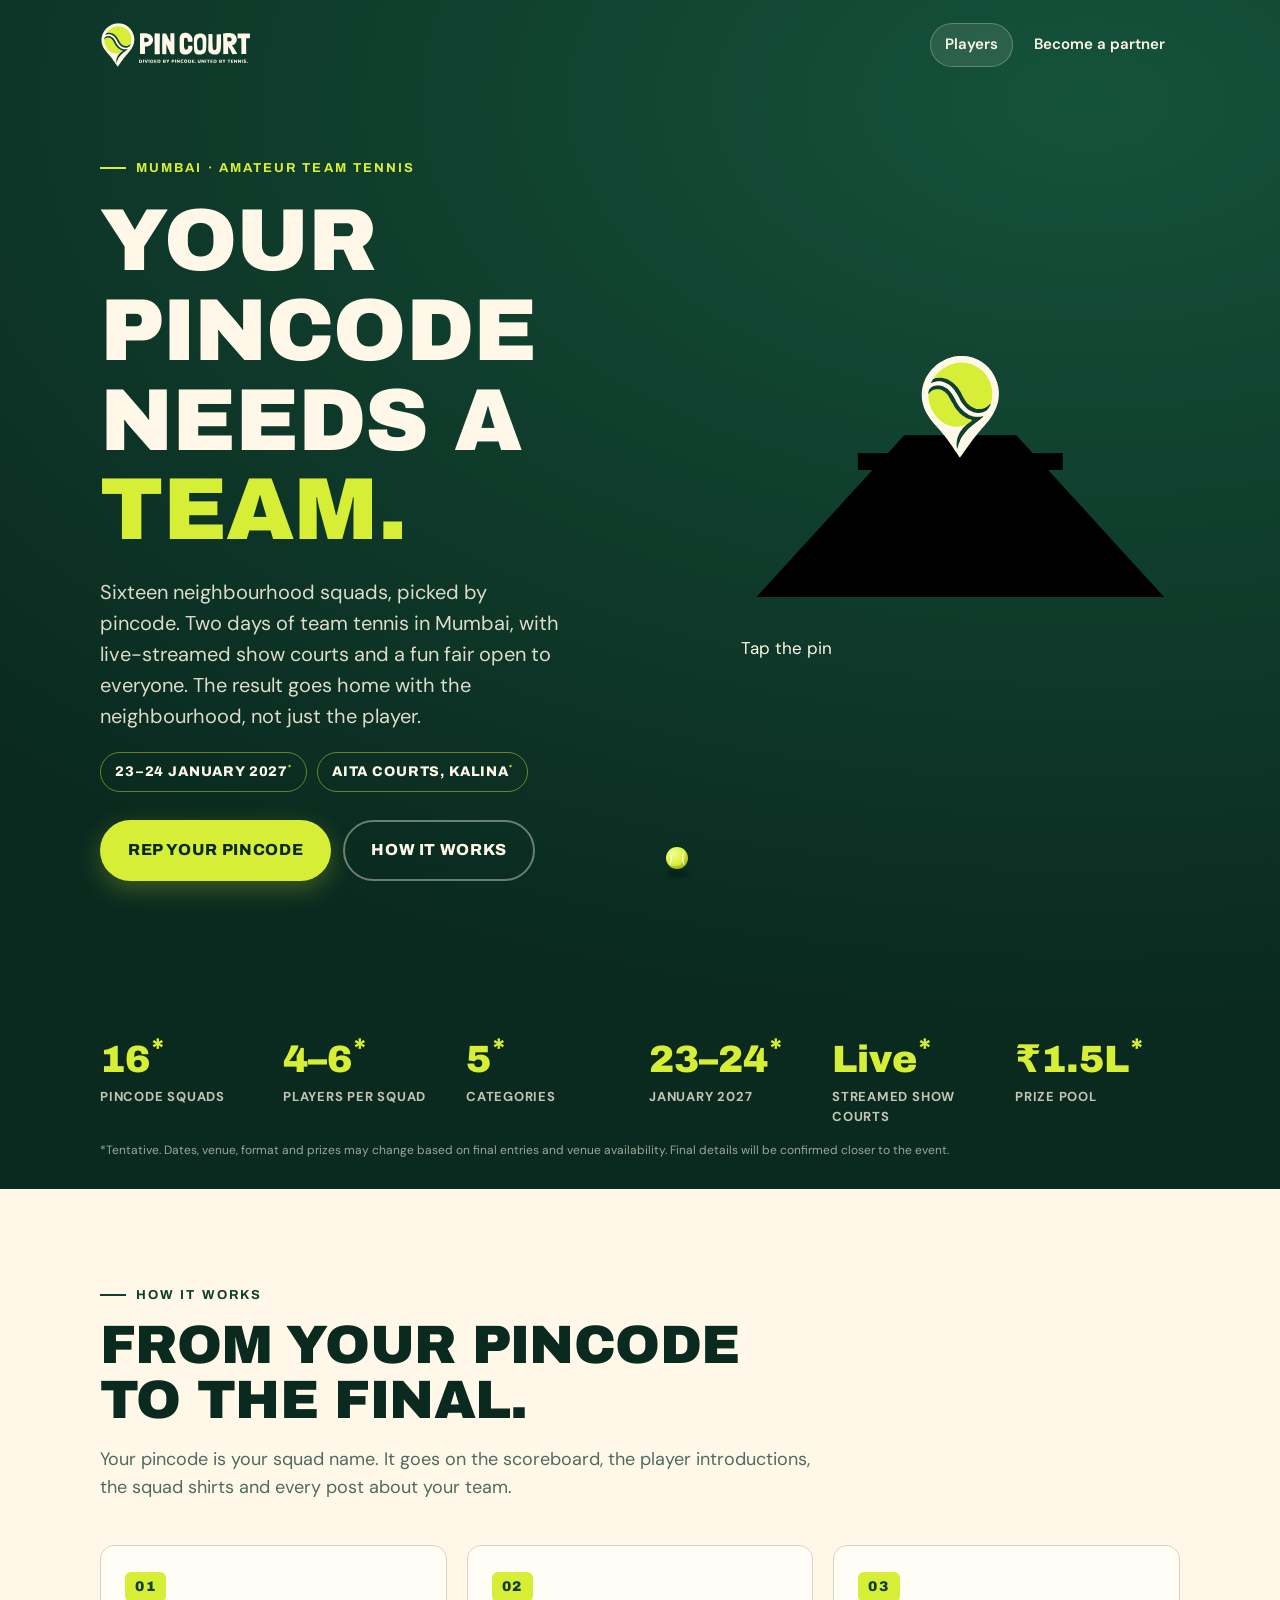
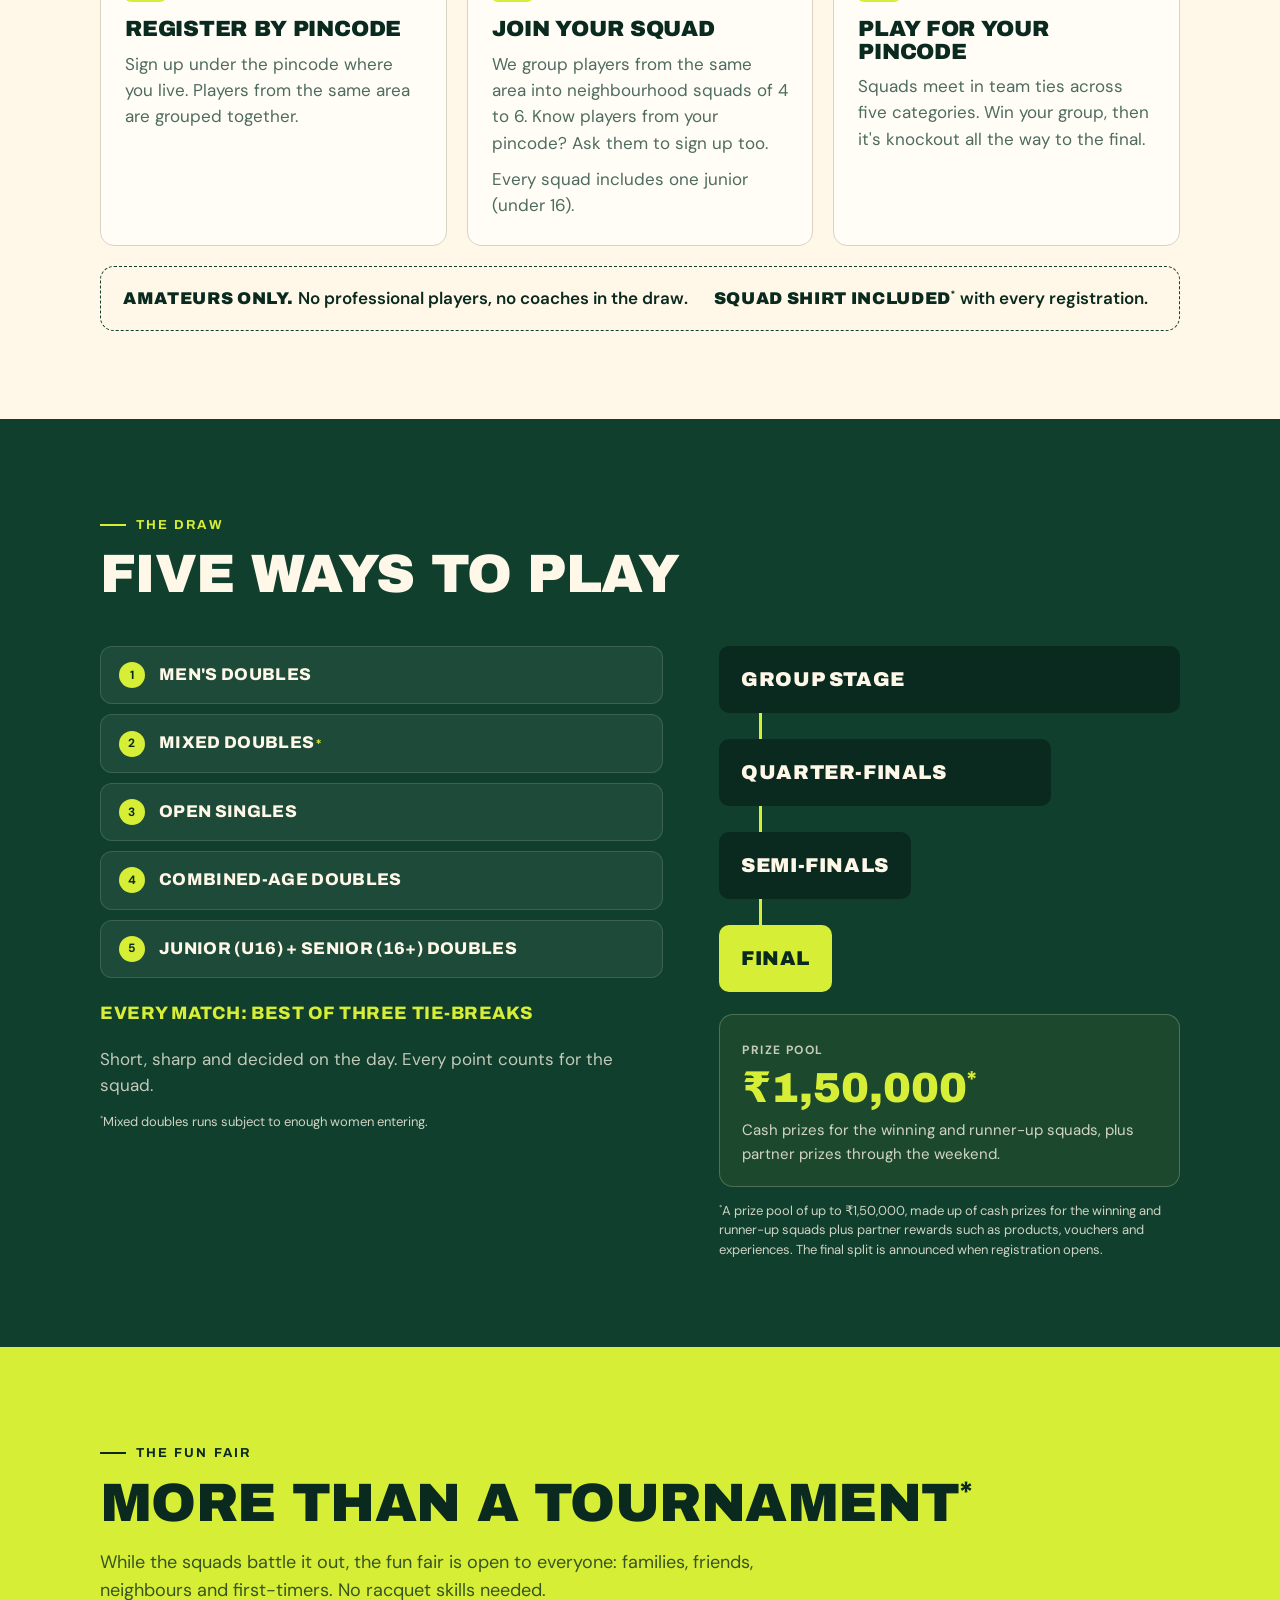
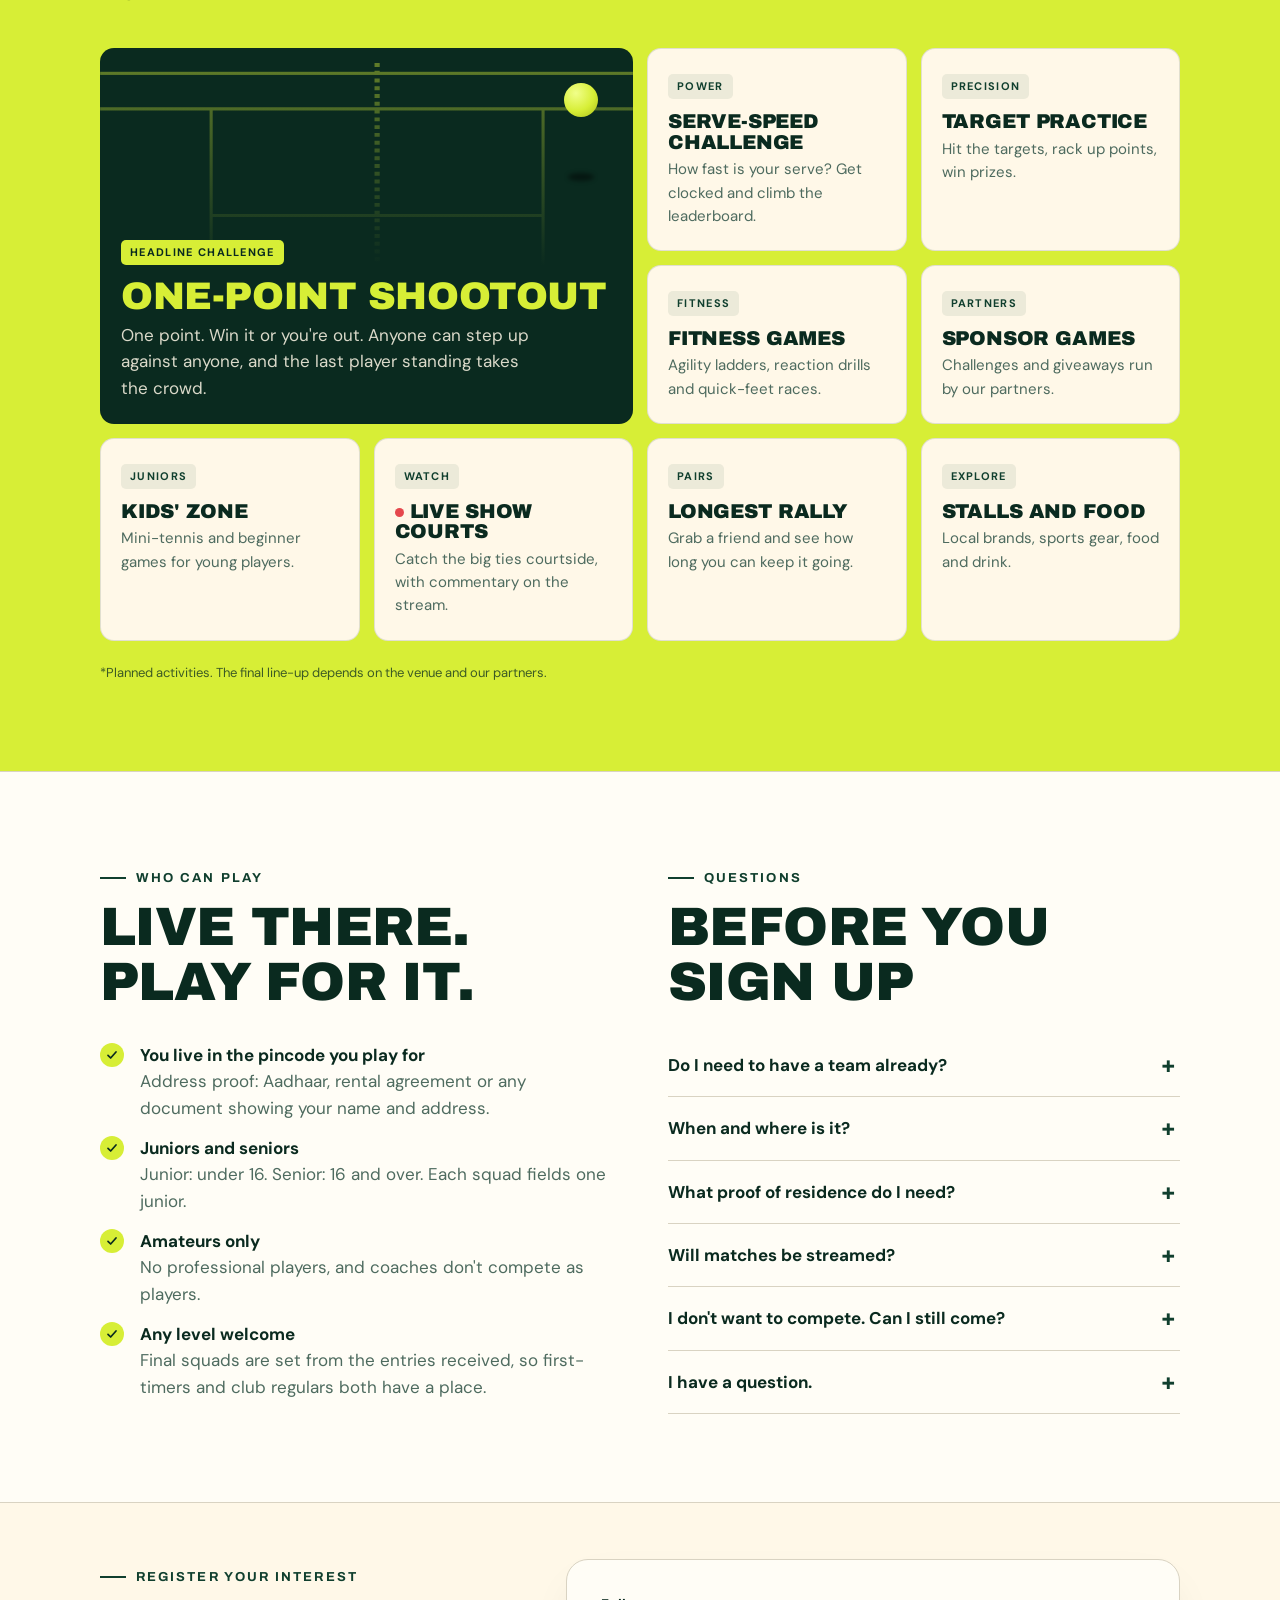
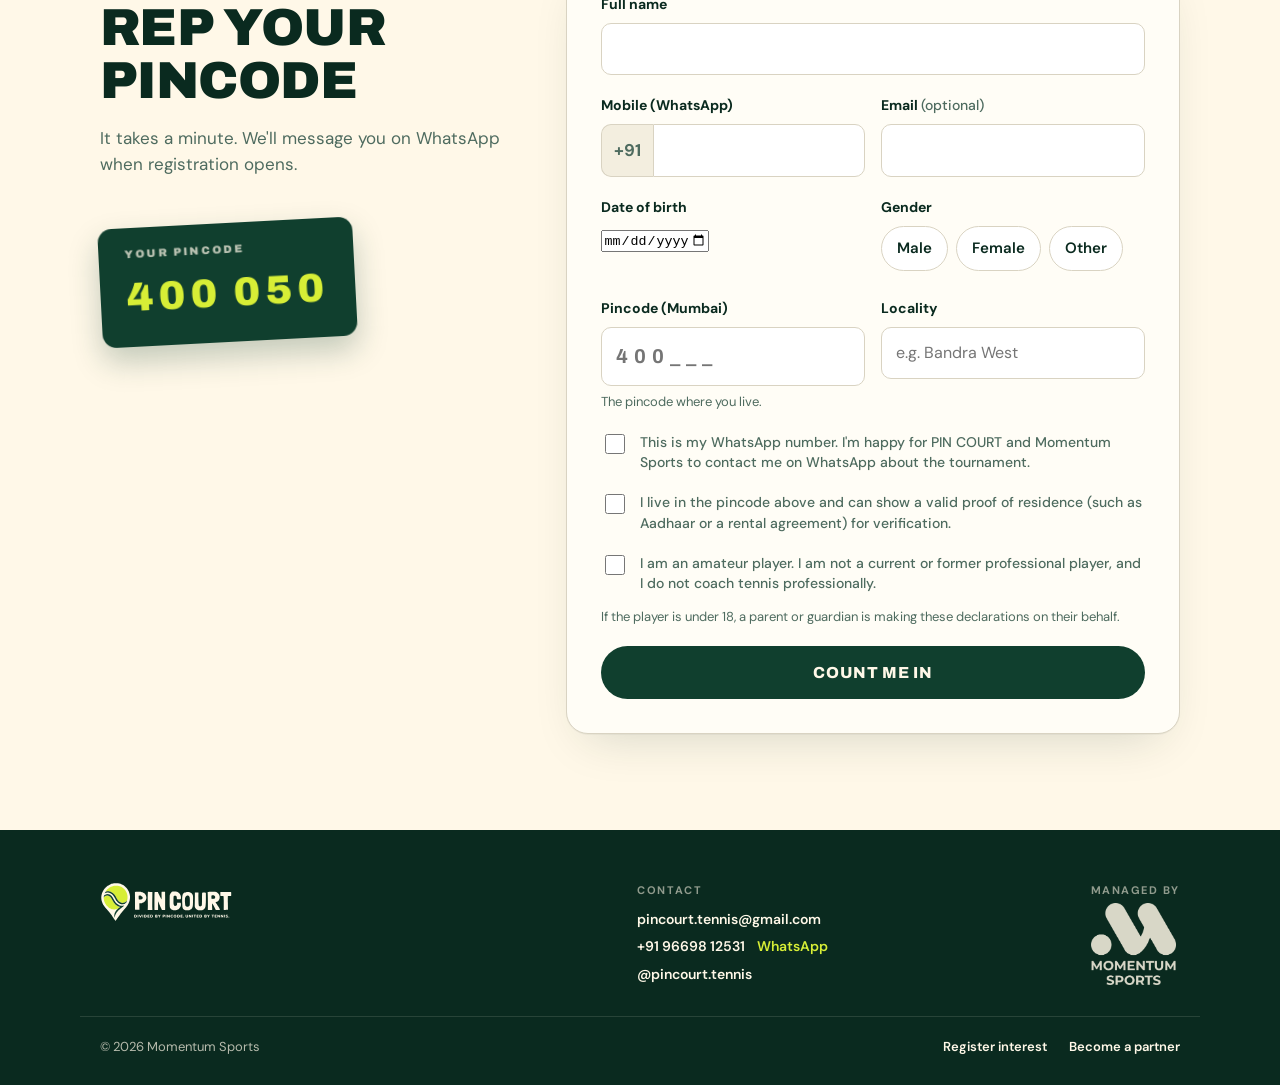
==== commit 533a1640: "Restore 3D court rally hero" ====
--- a/index.html
+++ b/index.html
@@ -15,7 +15,7 @@
   <link rel="icon" type="image/png" href="assets/favicon.png">
   <link rel="apple-touch-icon" href="assets/apple-touch-icon.png">
   <link rel="preload" href="assets/fonts/archivo-latin-900-normal.woff2" as="font" type="font/woff2" crossorigin>
-  <link rel="stylesheet" href="assets/styles.css?v=8">
+  <link rel="stylesheet" href="assets/styles.css?v=9">
 </head>
 <body>
 
@@ -42,8 +42,7 @@
   </div>
 </header>
 
-<section class="hero">
-  <img class="court" src="assets/court.svg" alt="" aria-hidden="true">
+<section class="hero hero-has-scene">
   <div class="wrap hero-inner">
     <div>
       <span class="eyebrow">Mumbai · Amateur team tennis</span>
@@ -55,7 +54,17 @@
         <a class="btn btn-ghost" href="#format">How it works</a>
       </div>
     </div>
-    <div class="hero-mark"><img src="assets/icon-reversed.svg" alt=""></div>
+    <div class="hero-scene" data-scene="1">
+      <svg class="scene" viewBox="20 84 560 330" role="img" aria-label="A tennis court with the PIN COURT pin standing on the net">
+  <defs><radialGradient id="ballg" cx="35%" cy="30%" r="70%"><stop offset="0" stop-color="#F1FF8A"/><stop offset=".55" stop-color="#D7EE36"/><stop offset="1" stop-color="#A9BE1A"/></radialGradient></defs>
+  <polygon class="surf" points="39.8,396.7 560.2,396.7 371.5,190.2 228.5,190.2"/><g class="lines"><line class="ln" x1="39.8" y1="396.7" x2="560.2" y2="396.7"/><line class="ln" x1="228.5" y1="190.2" x2="371.5" y2="190.2"/><line class="ln" x1="39.8" y1="396.7" x2="228.5" y2="190.2"/><line class="ln" x1="560.2" y1="396.7" x2="371.5" y2="190.2"/><line class="ln" x1="104.8" y1="396.7" x2="246.4" y2="190.2"/><line class="ln" x1="495.2" y1="396.7" x2="353.6" y2="190.2"/><line class="ln" x1="178.7" y1="288.9" x2="421.3" y2="288.9"/><line class="ln" x1="235.6" y1="205.9" x2="364.4" y2="205.9"/><line class="ln" x1="300.0" y1="288.9" x2="300.0" y2="205.9"/><line class="ln" x1="300.0" y1="396.7" x2="300.0" y2="387.5"/><line class="ln" x1="300.0" y1="190.2" x2="300.0" y2="190.9"/></g>
+  <g class="layer-far"></g>
+  <polygon class="netbody" points="169.2,212.8 180.1,213.3 191.0,213.8 201.9,214.2 212.8,214.6 223.7,214.9 234.6,215.2 245.5,215.4 256.4,215.6 267.3,215.8 278.2,215.9 289.1,216.0 300.0,216.0 310.9,216.0 321.8,215.9 332.7,215.8 343.6,215.6 354.5,215.4 365.4,215.2 376.3,214.9 387.2,214.6 398.1,214.2 409.0,213.8 419.9,213.3 430.8,212.8 430.8,234.7 419.9,234.7 409.0,234.7 398.1,234.7 387.2,234.7 376.3,234.7 365.4,234.7 354.5,234.7 343.6,234.7 332.7,234.7 321.8,234.7 310.9,234.7 300.0,234.7 289.1,234.7 278.2,234.7 267.3,234.7 256.4,234.7 245.5,234.7 234.6,234.7 223.7,234.7 212.8,234.7 201.9,234.7 191.0,234.7 180.1,234.7 169.2,234.7"/><g class="netmesh"><line class="mesh" x1="180.1" y1="234.7" x2="180.1" y2="213.3"/><line class="mesh" x1="191.0" y1="234.7" x2="191.0" y2="213.8"/><line class="mesh" x1="201.9" y1="234.7" x2="201.9" y2="214.2"/><line class="mesh" x1="212.8" y1="234.7" x2="212.8" y2="214.6"/><line class="mesh" x1="223.7" y1="234.7" x2="223.7" y2="214.9"/><line class="mesh" x1="234.6" y1="234.7" x2="234.6" y2="215.2"/><line class="mesh" x1="245.5" y1="234.7" x2="245.5" y2="215.4"/><line class="mesh" x1="256.4" y1="234.7" x2="256.4" y2="215.6"/><line class="mesh" x1="267.3" y1="234.7" x2="267.3" y2="215.8"/><line class="mesh" x1="278.2" y1="234.7" x2="278.2" y2="215.9"/><line class="mesh" x1="289.1" y1="234.7" x2="289.1" y2="216.0"/><line class="mesh" x1="300.0" y1="234.7" x2="300.0" y2="216.0"/><line class="mesh" x1="310.9" y1="234.7" x2="310.9" y2="216.0"/><line class="mesh" x1="321.8" y1="234.7" x2="321.8" y2="215.9"/><line class="mesh" x1="332.7" y1="234.7" x2="332.7" y2="215.8"/><line class="mesh" x1="343.6" y1="234.7" x2="343.6" y2="215.6"/><line class="mesh" x1="354.5" y1="234.7" x2="354.5" y2="215.4"/><line class="mesh" x1="365.4" y1="234.7" x2="365.4" y2="215.2"/><line class="mesh" x1="376.3" y1="234.7" x2="376.3" y2="214.9"/><line class="mesh" x1="387.2" y1="234.7" x2="387.2" y2="214.6"/><line class="mesh" x1="398.1" y1="234.7" x2="398.1" y2="214.2"/><line class="mesh" x1="409.0" y1="234.7" x2="409.0" y2="213.8"/><line class="mesh" x1="419.9" y1="234.7" x2="419.9" y2="213.3"/><line class="mesh" x1="169.2" y1="231.0" x2="430.8" y2="231.0"/><line class="mesh" x1="169.2" y1="227.4" x2="430.8" y2="227.4"/><line class="mesh" x1="169.2" y1="223.7" x2="430.8" y2="223.7"/><line class="mesh" x1="169.2" y1="220.1" x2="430.8" y2="220.1"/><line class="mesh" x1="169.2" y1="216.4" x2="430.8" y2="216.4"/></g><line class="post" x1="169.2" y1="234.7" x2="169.2" y2="212.8"/><line class="post" x1="430.8" y1="234.7" x2="430.8" y2="212.8"/><line class="strap" x1="300.0" y1="234.7" x2="300.0" y2="216.0"/><polyline class="tape" points="169.2,212.8 180.1,213.3 191.0,213.8 201.9,214.2 212.8,214.6 223.7,214.9 234.6,215.2 245.5,215.4 256.4,215.6 267.3,215.8 278.2,215.9 289.1,216.0 300.0,216.0 310.9,216.0 321.8,215.9 332.7,215.8 343.6,215.6 354.5,215.4 365.4,215.2 376.3,214.9 387.2,214.6 398.1,214.2 409.0,213.8 419.9,213.3 430.8,212.8"/>
+  <g class="layer-near"></g>
+  <g class="scene-pin"><ellipse class="pin-shadow" cx="300.0" cy="236.7" rx="40" ry="6"/><image href="assets/icon-reversed.svg" x="248.0" y="86.6" width="104" height="134.4"/></g>
+</svg>
+      <p class="scene-hint">Tap the pin</p>
+    </div>
   </div>
 </section>
 
@@ -295,8 +304,8 @@
   <div class="wrap foot-bottom"><span>© 2026 Momentum Sports</span><div class="foot-links"><a href="index.html#join">Register interest</a><a href="partners.html">Become a partner</a></div></div>
 </footer>
 
-<script src="config.js?v=8"></script>
-<script src="assets/forms.js?v=8"></script>
-<script src="assets/fx.js?v=8"></script>
+<script src="config.js?v=9"></script>
+<script src="assets/forms.js?v=9"></script>
+<script src="assets/fx.js?v=9"></script>
 </body>
 </html>
--- a/assets/styles.css
+++ b/assets/styles.css
@@ -545,42 +545,6 @@
 .cur .r { width: 52px; height: 52px; left: -12px; top: -16px; }
 
 /* =========================================================
-   v7: hero court scene (perspective court, raised net, pin on the net)
-   ========================================================= */
-.hero-scene { position: relative; width: 100%; max-width: 580px; justify-self: end; }
-.scene { display: block; width: 100%; height: auto; overflow: visible; }
-.scene .sur { fill: rgba(0,0,0,.16); }
-.scene .surf { fill: #1A5A3F; }
-.scene .ln { stroke: rgba(255,248,232,.85); stroke-width: 1.6; stroke-linecap: round; }
-.scene .netbody { fill: rgba(10,42,31,.38); }
-.scene .mesh { stroke: rgba(255,248,232,.22); stroke-width: .6; }
-.scene .tape { fill: none; stroke: #FFF8E8; stroke-width: 3; stroke-linejoin: round; }
-.scene .post { stroke: #0A2A1F; stroke-width: 5; stroke-linecap: round; }
-.scene .strap { stroke: #FFF8E8; stroke-width: 2; opacity: .8; }
-.scene .scene-pin { cursor: pointer; }
-.scene .scene-pin image { transform-box: fill-box; transform-origin: 50% 100%; animation: pin-bob 3.2s ease-in-out infinite; }
-.scene .pin-shadow { fill: rgba(0,0,0,.35); filter: blur(2px); transform-box: fill-box; transform-origin: center; animation: pin-shade 3.2s ease-in-out infinite; }
-@keyframes pin-bob { 50% { transform: translateY(-7px); } }
-@keyframes pin-shade { 50% { transform: scale(.82); opacity: .7; } }
-.scene .scene-pin.boing image { animation: pin-boing .7s cubic-bezier(.3,1.5,.5,1); }
-@keyframes pin-boing { 0% { transform: scale(1,1); } 25% { transform: scale(1.12,.84); } 55% { transform: translateY(-34px) scale(.94,1.08); } 100% { transform: none; } }
-.scene .sball circle { fill: url(#ballg); stroke: rgba(10,42,31,.5); stroke-width: .6; }
-.scene .sshadow { fill: rgba(0,0,0,.45); }
-.scene .mark { fill: none; stroke: #FFF8E8; stroke-width: 1.2; opacity: 0; animation: mark 1.4s ease-out forwards; }
-@keyframes mark { 0% { opacity: .9; } 100% { opacity: 0; } }
-.scene-hint { margin: 6px 0 0; text-align: center; font-size: 12px; letter-spacing: .14em; text-transform: uppercase; font-weight: 700; color: rgba(255,248,232,.45); }
-.hero.hero-has-scene .hero-inner { align-items: center; }
-@media (min-width: 901px) {
-  .hero.hero-has-scene { padding-bottom: 90px; }
-  .hero.hero-has-scene .hero-inner { grid-template-columns: 1fr 1fr; gap: 24px; }
-}
-@media (max-width: 900px) {
-  .hero.hero-has-scene { padding-bottom: 40px; }
-  .hero-scene { justify-self: center; max-width: 520px; margin-top: 4px; }
-  .scene-hint { margin-top: 2px; }
-}
-
-/* =========================================================
    phones: tap-to-drop balls, scroll ball, sticky call-to-action
    ========================================================= */
 .drop { position: fixed; z-index: 9998; pointer-events: none; width: 0; height: 0; }
@@ -610,11 +574,36 @@
   .pin-card { display: inline-block; font-size: 30px; padding: 14px 20px; margin-top: 18px; }
   body { padding-bottom: 0; }
 }
-@media (prefers-reduced-motion: reduce) { .drop, .scroll-ball .b { display: none; } .scene .scene-pin image, .scene .pin-shadow { animation: none; } }
-.hero-scene::before { content: ""; position: absolute; left: 4%; right: 4%; bottom: 8%; height: 30%; background: radial-gradient(ellipse at 50% 60%, rgba(0,0,0,.35), transparent 70%); filter: blur(10px); pointer-events: none; }
-.scene { position: relative; }
+@media (prefers-reduced-motion: reduce) { .drop, .scroll-ball .b { display: none; } }
+
+/* =========================================================
+   v8: tentative date/venue line, contact, footer with Momentum Sports
+   ========================================================= */
+.when { display: flex; flex-wrap: wrap; gap: 10px; margin: -12px 0 28px; }
+.when span { font-family: var(--display); font-weight: 800; font-size: 14px; letter-spacing: .06em; text-transform: uppercase; color: var(--cream); border: 1px solid rgba(215,238,54,.45); border-radius: 999px; padding: 8px 14px; }
+.when sup { color: var(--lime); }
+.contact-card { margin-top: 28px; display: grid; gap: 6px; padding: 20px 22px; border-radius: var(--radius); background: var(--forest); color: var(--cream); max-width: 340px; }
+.contact-card a { color: var(--cream); font-weight: 700; text-decoration: none; overflow-wrap: anywhere; }
+.contact-card a:hover, .contact-card a.wa { color: var(--lime); }
+.foot-label { display: block; font-size: 11px; letter-spacing: .14em; text-transform: uppercase; font-weight: 700; color: rgba(255,248,232,.55); margin-bottom: 4px; }
+.site-footer { padding: 52px 0 28px; }
+.site-footer .wrap.foot-grid { display: grid; grid-template-columns: 1.2fr 1fr auto; gap: 32px; align-items: start; }
+.foot-brand img { height: 40px; width: auto; }
+.foot-contact { display: grid; gap: 6px; }
+.foot-contact a { font-weight: 600; }
+.foot-contact a.wa { color: var(--lime); margin-left: 6px; }
+.foot-managed { display: grid; justify-items: start; }
+.foot-managed img { height: 82px; width: auto; opacity: .9; }
+.site-footer .wrap.foot-bottom { margin-top: 30px; padding-top: 20px; border-top: 1px solid rgba(255,248,232,.12); font-size: 13px; }
+.checks-block .consent { line-height: 1.45; }
 @media (max-width: 900px) {
-  .hero.hero-has-scene { padding-top: 92px; }
-  .hero.hero-has-scene .hero-scene { order: -1; max-width: 460px; margin: 0 auto -6px; }
-  .hero.hero-has-scene .scene-hint { display: none; }
-}
+  .site-footer .wrap.foot-grid { grid-template-columns: 1fr 1fr; }
+  .foot-brand { grid-column: 1 / -1; }
+}
+@media (max-width: 560px) {
+  .when { margin-top: -8px; }
+  .when span { font-size: 12px; padding: 7px 12px; }
+  .site-footer { padding-bottom: 96px; }
+}
+.phone-row { display: flex; flex-wrap: wrap; gap: 4px 12px; }
+.foot-contact a.wa { margin-left: 0; }
